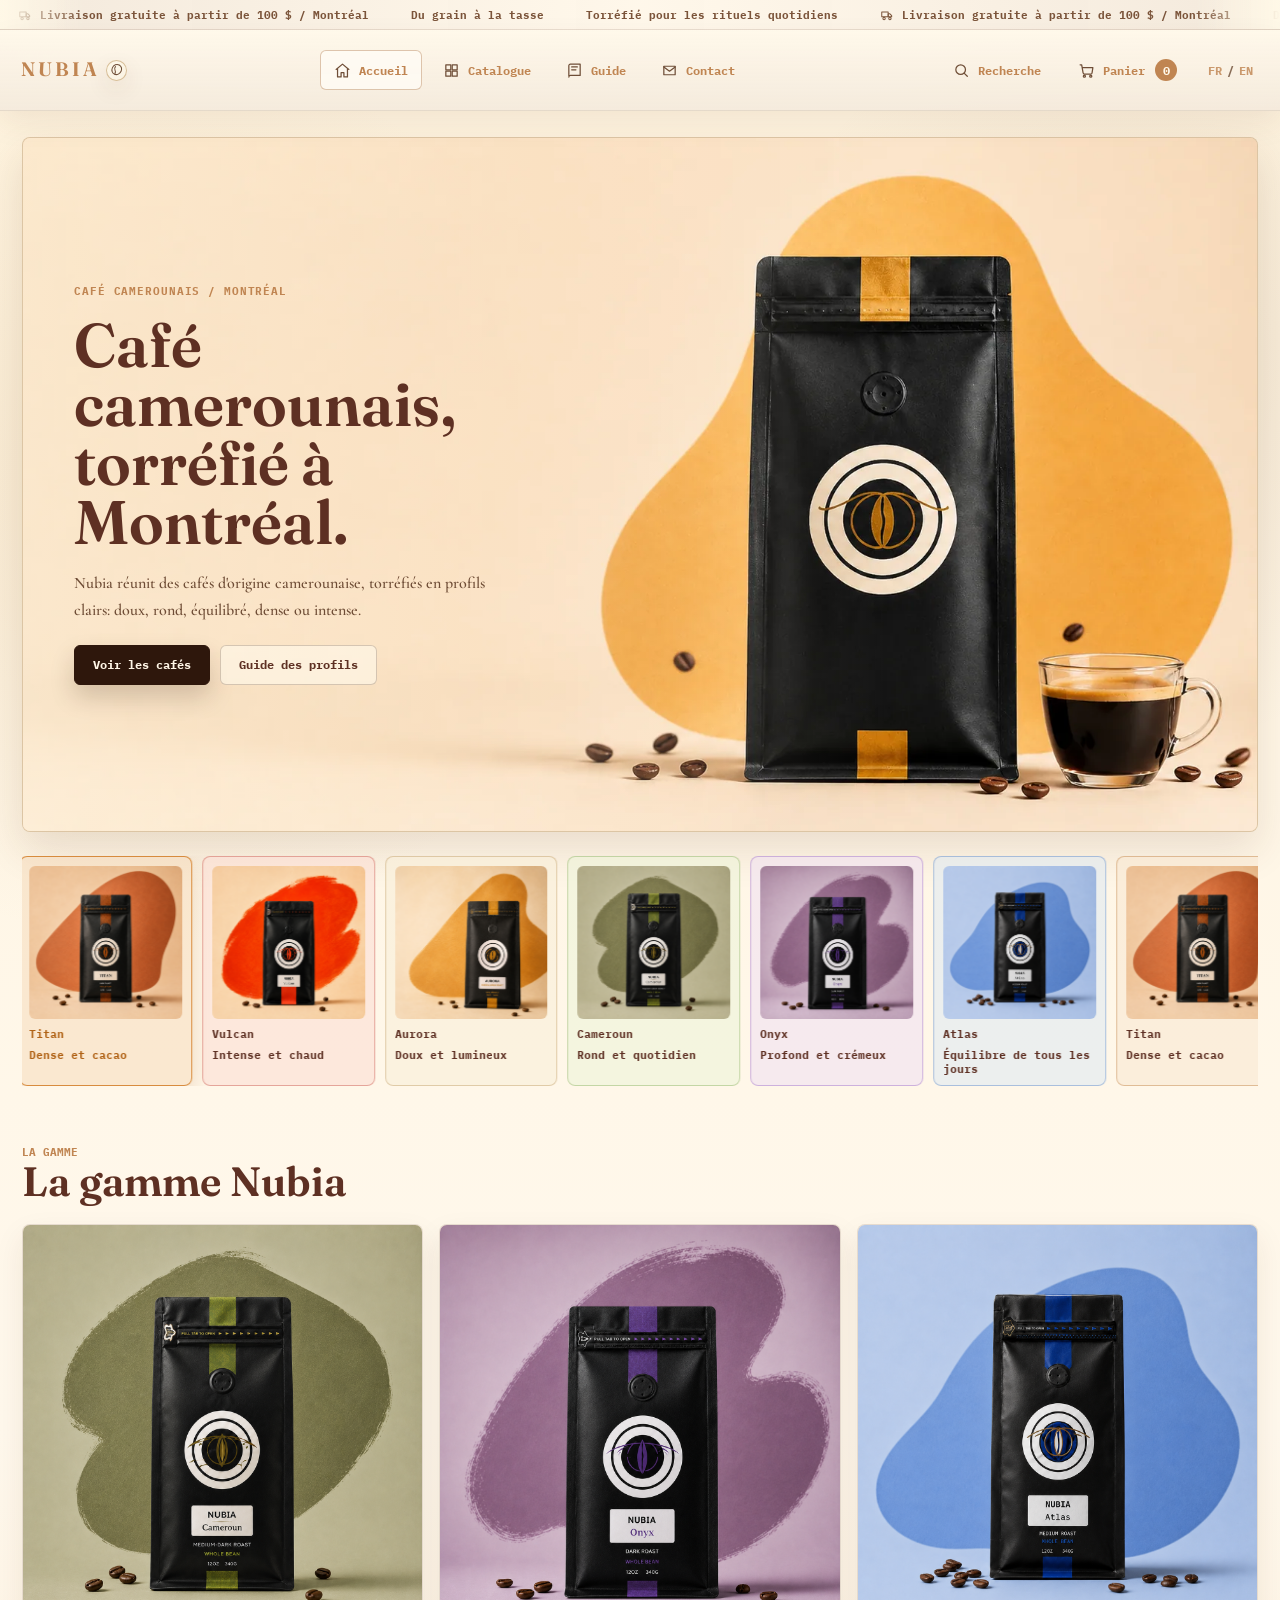
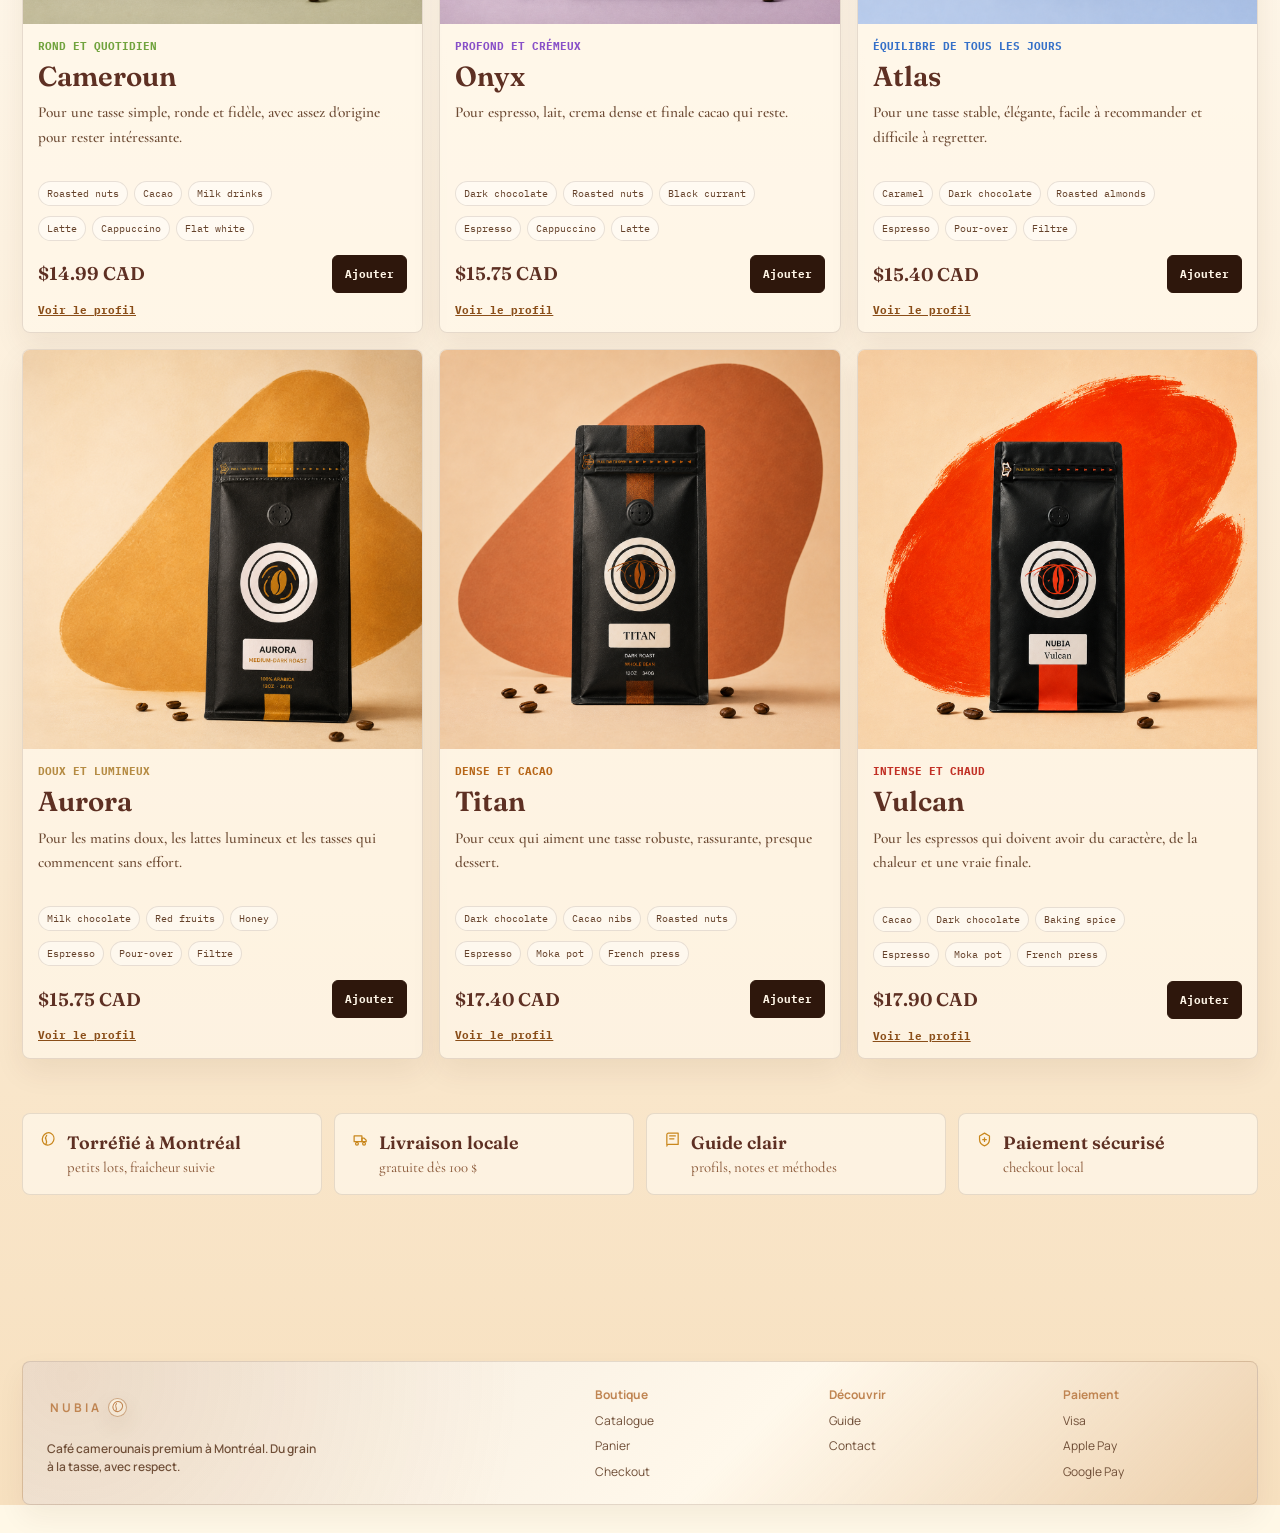
==== index.html @ 1af1313c "Nubia static site showcase" ====
<!doctype html>
<html lang="fr">
  <head>
    <meta charset="UTF-8" />
    <meta name="viewport" content="width=device-width, initial-scale=1.0" />
    <title>Nubia - Cafe camerounais premium</title>
    <meta name="description" content="Boutique Nubia: cafés camerounais premium torréfiés à Montréal." />
    <link rel="icon" href="./public/favicon.svg" type="image/svg+xml" />
    <link rel="preconnect" href="https://fonts.googleapis.com" />
    <link rel="preconnect" href="https://fonts.gstatic.com" crossorigin />
    <link href="https://fonts.googleapis.com/css2?family=Fraunces:opsz,wght@9..144,500;9..144,600&family=IBM+Plex+Mono:wght@400;500;600&family=Instrument+Serif:ital@0;1&family=Manrope:wght@400;500;600;700&display=swap" rel="stylesheet" />
    <link rel="stylesheet" href="./src/nubia.css" />
    <link rel="stylesheet" href="./src/nubia-da.css" />
  </head>
  <body class="page-store page-home" data-route="home" >
    <div class="ambient" aria-hidden="true">
      <canvas id="ambient-canvas"></canvas>
      <span class="ambient-grid"></span>
      <span class="ambient-aura"></span>
    </div>
    <div class="announcement" aria-label="Offre Nubia">
    <div class="announcement-track"><span><svg class="nav-icon" viewBox="0 0 24 24" aria-hidden="true" focusable="false"><path d="M3 7h11v8H3z" /><path d="M14 10h3l3 3v2h-6z" /><circle cx="7" cy="18" r="2" /><circle cx="17" cy="18" r="2" /></svg> <span data-i18n="announce-free-shipping" data-fr="Livraison gratuite à partir de 100 $ / Montréal" data-en="Free shipping over $100 / Montreal">Livraison gratuite à partir de 100 $ / Montréal</span></span><span><span data-i18n="announce-farm" data-fr="Du grain à la tasse" data-en="From the farm to the cup">Du grain à la tasse</span></span><span><span data-i18n="announce-ritual" data-fr="Torréfié pour les rituels quotidiens" data-en="Roasted for daily rituals">Torréfié pour les rituels quotidiens</span></span><span><svg class="nav-icon" viewBox="0 0 24 24" aria-hidden="true" focusable="false"><path d="M3 7h11v8H3z" /><path d="M14 10h3l3 3v2h-6z" /><circle cx="7" cy="18" r="2" /><circle cx="17" cy="18" r="2" /></svg> <span data-i18n="announce-free-shipping" data-fr="Livraison gratuite à partir de 100 $ / Montréal" data-en="Free shipping over $100 / Montreal">Livraison gratuite à partir de 100 $ / Montréal</span></span><span><span data-i18n="announce-farm" data-fr="Du grain à la tasse" data-en="From the farm to the cup">Du grain à la tasse</span></span><span><span data-i18n="announce-ritual" data-fr="Torréfié pour les rituels quotidiens" data-en="Roasted for daily rituals">Torréfié pour les rituels quotidiens</span></span><span><svg class="nav-icon" viewBox="0 0 24 24" aria-hidden="true" focusable="false"><path d="M3 7h11v8H3z" /><path d="M14 10h3l3 3v2h-6z" /><circle cx="7" cy="18" r="2" /><circle cx="17" cy="18" r="2" /></svg> <span data-i18n="announce-free-shipping" data-fr="Livraison gratuite à partir de 100 $ / Montréal" data-en="Free shipping over $100 / Montreal">Livraison gratuite à partir de 100 $ / Montréal</span></span><span><span data-i18n="announce-farm" data-fr="Du grain à la tasse" data-en="From the farm to the cup">Du grain à la tasse</span></span><span><span data-i18n="announce-ritual" data-fr="Torréfié pour les rituels quotidiens" data-en="Roasted for daily rituals">Torréfié pour les rituels quotidiens</span></span></div>
  </div>
  <header class="site-nav">
    <a class="brand" href="./index.html" aria-label="Nubia accueil"><span class="brand-word" aria-hidden="true"><span>N</span><span>U</span><span>B</span><span>I</span><span>A</span></span><span class="brand-bean" aria-hidden="true"><svg class="nav-icon" viewBox="0 0 24 24" aria-hidden="true" focusable="false"><path d="M15.8 3.5c3.4 2.2 4.9 6.7 3.2 10.7-1.9 4.5-7 6.9-11.2 5.1-4.1-1.7-5.7-6.9-3.6-11.4 2-4.4 7.4-7.1 11.6-4.4Z" /><path d="M8.3 18.7c1.3-2.4 1.4-4.4.2-6.5-1.1-2-.8-4 .9-6.1" /></svg></span></a>
    <nav aria-label="Navigation principale">
      <a class="active" href="./index.html"><svg class="nav-icon" viewBox="0 0 24 24" aria-hidden="true" focusable="false"><path d="M3 10.5 12 3l9 7.5" /><path d="M5 9.5V21h5v-6h4v6h5V9.5" /></svg><span data-i18n="nav-home" data-fr="Accueil" data-en="Home">Accueil</span></a><a class="" href="./collections/all/index.html"><svg class="nav-icon" viewBox="0 0 24 24" aria-hidden="true" focusable="false"><path d="M4 4h7v7H4z" /><path d="M13 4h7v7h-7z" /><path d="M4 13h7v7H4z" /><path d="M13 13h7v7h-7z" /></svg><span data-i18n="nav-catalogue" data-fr="Catalogue" data-en="Shop">Catalogue</span></a><a class="" href="./pages/apprendre/index.html"><svg class="nav-icon" viewBox="0 0 24 24" aria-hidden="true" focusable="false"><path d="M4 19.5V5.2A2.2 2.2 0 0 1 6.2 3H20v16H6.2A2.2 2.2 0 0 0 4 21.2" /><path d="M8 7h8" /><path d="M8 11h6" /></svg><span data-i18n="nav-learn" data-fr="Guide" data-en="Guide">Guide</span></a><a class="" href="./pages/contact/index.html"><svg class="nav-icon" viewBox="0 0 24 24" aria-hidden="true" focusable="false"><path d="M4 6h16v12H4z" /><path d="m4 7 8 6 8-6" /></svg><span data-i18n="nav-contact" data-fr="Contact" data-en="Contact">Contact</span></a>
    </nav>
    <div class="nav-actions">
      <button type="button" class="icon-button" data-search-toggle aria-label="Recherche"><svg class="nav-icon" viewBox="0 0 24 24" aria-hidden="true" focusable="false"><circle cx="10.8" cy="10.8" r="6.8" /><path d="m16 16 4.2 4.2" /></svg><span data-i18n="nav-search" data-fr="Recherche" data-en="Search">Recherche</span></button>
      <button type="button" class="cart-button" data-cart-toggle aria-label="Panier"><svg class="nav-icon" viewBox="0 0 24 24" aria-hidden="true" focusable="false"><circle cx="9" cy="20" r="1.5" /><circle cx="18" cy="20" r="1.5" /><path d="M3 4h2.2l2 11.5a2 2 0 0 0 2 1.6h8.7a2 2 0 0 0 1.9-1.4L21 8H6.1" /></svg><span data-i18n="nav-cart" data-fr="Panier" data-en="Cart">Panier</span><strong data-cart-count>0</strong></button>
      <button type="button" class="lang-button" data-lang-toggle aria-label="Changer la langue"><span data-lang-current>FR</span><span class="lang-separator">/</span><span data-lang-next>EN</span></button>
    </div>
  </header><main class="da-site da-home">
      <section class="da-hero da-scene" data-hero>
        <picture class="da-scene-picture">
    <source media="(max-width: 760px)" srcset="./public/images/new-da-optimized/mobile-4-5/1.%20Home%20Hero.webp" />
    <img src="./public/images/new-da-optimized/desktop-16-9/1.%20Home%20Hero.webp" alt="Sac Nubia Aurora avec tasse de café" loading="eager" decoding="async" />
  </picture>
        <div class="da-scene-copy da-hero-copy">
          <span class="da-label" data-i18n="da-home-label" data-fr="Café camerounais / Montréal" data-en="Cameroonian coffee / Montreal">Café camerounais / Montréal</span>
          <h1 data-split data-i18n="da-home-title" data-fr="Café camerounais, torréfié à Montréal." data-en="Cameroonian coffee, roasted in Montreal.">Café camerounais, torréfié à Montréal.</h1>
          <p data-i18n="da-home-copy" data-fr="Nubia réunit des cafés d&#39;origine camerounaise, torréfiés en profils clairs: doux, rond, équilibré, dense ou intense." data-en="Nubia brings together Cameroonian-origin coffees, roasted into clear profiles: soft, round, balanced, dense or intense.">Nubia réunit des cafés d'origine camerounaise, torréfiés en profils clairs: doux, rond, équilibré, dense ou intense.</p>
          <div class="hero-actions">
            <a class="btn primary" href="./collections/all/index.html"><span data-i18n="da-shop-now" data-fr="Voir les cafés" data-en="Shop coffees">Voir les cafés</span></a>
            <a class="btn ghost" href="./pages/apprendre/index.html"><span data-i18n="da-read-guide-hero" data-fr="Guide des profils" data-en="Profile guide">Guide des profils</span></a>
          </div>
        </div>
      </section>

      <section class="da-ritual-strip" data-profile-controls aria-label="Profils Nubia">
        <div class="da-ritual-track">
          <a class="active" href="./products/titan/index.html" style="--accent:#d87918;--soft:rgba(216, 121, 24, 0.2)" data-profile="titan" data-image="./public/images/product-images/titan/titan-01.png" data-name="Titan" data-label="Dense et cacao" data-price="$17.40 CAD" data-url="./products/titan/index.html" data-accent="#d87918" data-soft="rgba(216, 121, 24, 0.2)">
    <img src="./public/images/product-images/titan/titan-01.png" alt="Titan Nubia" loading="lazy" decoding="async" />
    <span>Titan</span>
    <small><span data-i18n="ritual-strip-titan" data-fr="Dense et cacao" data-en="Dense and cacao">Dense et cacao</span></small>
  </a><a class="" href="./products/vulcan/index.html" style="--accent:#e63129;--soft:rgba(230, 49, 41, 0.2)" data-profile="vulcan" data-image="./public/images/product-images/vulcan/vulcan-01.png" data-name="Vulcan" data-label="Intense et chaud" data-price="$17.90 CAD" data-url="./products/vulcan/index.html" data-accent="#e63129" data-soft="rgba(230, 49, 41, 0.2)">
    <img src="./public/images/product-images/vulcan/vulcan-01.png" alt="Vulcan Nubia" loading="lazy" decoding="async" />
    <span>Vulcan</span>
    <small><span data-i18n="ritual-strip-vulcan" data-fr="Intense et chaud" data-en="Intense and warm">Intense et chaud</span></small>
  </a><a class="" href="./products/aurora/index.html" style="--accent:#d6a950;--soft:rgba(214, 169, 80, 0.2)" data-profile="aurora" data-image="./public/images/product-images/aurora/aurora-01.png" data-name="Aurora" data-label="Doux et lumineux" data-price="$15.75 CAD" data-url="./products/aurora/index.html" data-accent="#d6a950" data-soft="rgba(214, 169, 80, 0.2)">
    <img src="./public/images/product-images/aurora/aurora-01.png" alt="Aurora Nubia" loading="lazy" decoding="async" />
    <span>Aurora</span>
    <small><span data-i18n="ritual-strip-aurora" data-fr="Doux et lumineux" data-en="Soft and luminous">Doux et lumineux</span></small>
  </a><a class="" href="./products/cameroun/index.html" style="--accent:#7cc94a;--soft:rgba(124, 201, 74, 0.2)" data-profile="cameroun" data-image="./public/images/product-images/cameroun/cameroun-01.png" data-name="Cameroun" data-label="Rond et quotidien" data-price="$14.99 CAD" data-url="./products/cameroun/index.html" data-accent="#7cc94a" data-soft="rgba(124, 201, 74, 0.2)">
    <img src="./public/images/product-images/cameroun/cameroun-01.png" alt="Cameroun Nubia" loading="lazy" decoding="async" />
    <span>Cameroun</span>
    <small><span data-i18n="ritual-strip-cameroun" data-fr="Rond et quotidien" data-en="Round and everyday">Rond et quotidien</span></small>
  </a><a class="" href="./products/onyx/index.html" style="--accent:#9b5cff;--soft:rgba(155, 92, 255, 0.22)" data-profile="onyx" data-image="./public/images/product-images/onyx/onyx-01.png" data-name="Onyx" data-label="Profond et crémeux" data-price="$15.75 CAD" data-url="./products/onyx/index.html" data-accent="#9b5cff" data-soft="rgba(155, 92, 255, 0.22)">
    <img src="./public/images/product-images/onyx/onyx-01.png" alt="Onyx Nubia" loading="lazy" decoding="async" />
    <span>Onyx</span>
    <small><span data-i18n="ritual-strip-onyx" data-fr="Profond et crémeux" data-en="Deep and creamy">Profond et crémeux</span></small>
  </a><a class="" href="./products/atlas/index.html" style="--accent:#2e86ff;--soft:rgba(46, 134, 255, 0.21)" data-profile="atlas" data-image="./public/images/product-images/atlas/atlas-01.png" data-name="Atlas" data-label="Équilibre de tous les jours" data-price="$15.40 CAD" data-url="./products/atlas/index.html" data-accent="#2e86ff" data-soft="rgba(46, 134, 255, 0.21)">
    <img src="./public/images/product-images/atlas/atlas-01.png" alt="Atlas Nubia" loading="lazy" decoding="async" />
    <span>Atlas</span>
    <small><span data-i18n="ritual-strip-atlas" data-fr="Équilibre de tous les jours" data-en="Everyday balance">Équilibre de tous les jours</span></small>
  </a>
          <a class=" is-clone" href="./products/titan/index.html" style="--accent:#d87918;--soft:rgba(216, 121, 24, 0.2)" data-profile="titan" data-image="./public/images/product-images/titan/titan-01.png" data-name="Titan" data-label="Dense et cacao" data-price="$17.40 CAD" data-url="./products/titan/index.html" data-accent="#d87918" data-soft="rgba(216, 121, 24, 0.2)" aria-hidden="true" tabindex="-1">
    <img src="./public/images/product-images/titan/titan-01.png" alt="Titan Nubia" loading="lazy" decoding="async" />
    <span>Titan</span>
    <small><span data-i18n="ritual-strip-titan" data-fr="Dense et cacao" data-en="Dense and cacao">Dense et cacao</span></small>
  </a><a class=" is-clone" href="./products/vulcan/index.html" style="--accent:#e63129;--soft:rgba(230, 49, 41, 0.2)" data-profile="vulcan" data-image="./public/images/product-images/vulcan/vulcan-01.png" data-name="Vulcan" data-label="Intense et chaud" data-price="$17.90 CAD" data-url="./products/vulcan/index.html" data-accent="#e63129" data-soft="rgba(230, 49, 41, 0.2)" aria-hidden="true" tabindex="-1">
    <img src="./public/images/product-images/vulcan/vulcan-01.png" alt="Vulcan Nubia" loading="lazy" decoding="async" />
    <span>Vulcan</span>
    <small><span data-i18n="ritual-strip-vulcan" data-fr="Intense et chaud" data-en="Intense and warm">Intense et chaud</span></small>
  </a><a class=" is-clone" href="./products/aurora/index.html" style="--accent:#d6a950;--soft:rgba(214, 169, 80, 0.2)" data-profile="aurora" data-image="./public/images/product-images/aurora/aurora-01.png" data-name="Aurora" data-label="Doux et lumineux" data-price="$15.75 CAD" data-url="./products/aurora/index.html" data-accent="#d6a950" data-soft="rgba(214, 169, 80, 0.2)" aria-hidden="true" tabindex="-1">
    <img src="./public/images/product-images/aurora/aurora-01.png" alt="Aurora Nubia" loading="lazy" decoding="async" />
    <span>Aurora</span>
    <small><span data-i18n="ritual-strip-aurora" data-fr="Doux et lumineux" data-en="Soft and luminous">Doux et lumineux</span></small>
  </a><a class=" is-clone" href="./products/cameroun/index.html" style="--accent:#7cc94a;--soft:rgba(124, 201, 74, 0.2)" data-profile="cameroun" data-image="./public/images/product-images/cameroun/cameroun-01.png" data-name="Cameroun" data-label="Rond et quotidien" data-price="$14.99 CAD" data-url="./products/cameroun/index.html" data-accent="#7cc94a" data-soft="rgba(124, 201, 74, 0.2)" aria-hidden="true" tabindex="-1">
    <img src="./public/images/product-images/cameroun/cameroun-01.png" alt="Cameroun Nubia" loading="lazy" decoding="async" />
    <span>Cameroun</span>
    <small><span data-i18n="ritual-strip-cameroun" data-fr="Rond et quotidien" data-en="Round and everyday">Rond et quotidien</span></small>
  </a><a class=" is-clone" href="./products/onyx/index.html" style="--accent:#9b5cff;--soft:rgba(155, 92, 255, 0.22)" data-profile="onyx" data-image="./public/images/product-images/onyx/onyx-01.png" data-name="Onyx" data-label="Profond et crémeux" data-price="$15.75 CAD" data-url="./products/onyx/index.html" data-accent="#9b5cff" data-soft="rgba(155, 92, 255, 0.22)" aria-hidden="true" tabindex="-1">
    <img src="./public/images/product-images/onyx/onyx-01.png" alt="Onyx Nubia" loading="lazy" decoding="async" />
    <span>Onyx</span>
    <small><span data-i18n="ritual-strip-onyx" data-fr="Profond et crémeux" data-en="Deep and creamy">Profond et crémeux</span></small>
  </a><a class=" is-clone" href="./products/atlas/index.html" style="--accent:#2e86ff;--soft:rgba(46, 134, 255, 0.21)" data-profile="atlas" data-image="./public/images/product-images/atlas/atlas-01.png" data-name="Atlas" data-label="Équilibre de tous les jours" data-price="$15.40 CAD" data-url="./products/atlas/index.html" data-accent="#2e86ff" data-soft="rgba(46, 134, 255, 0.21)" aria-hidden="true" tabindex="-1">
    <img src="./public/images/product-images/atlas/atlas-01.png" alt="Atlas Nubia" loading="lazy" decoding="async" />
    <span>Atlas</span>
    <small><span data-i18n="ritual-strip-atlas" data-fr="Équilibre de tous les jours" data-en="Everyday balance">Équilibre de tous les jours</span></small>
  </a>
        </div>
      </section>

      <section class="da-product-section">
        <div class="da-section-head">
          <div>
            <span class="da-label"><span data-i18n="da-range-label" data-fr="La gamme" data-en="The range">La gamme</span></span>
            <h2 data-i18n="da-range-title" data-fr="La gamme Nubia" data-en="The Nubia range">La gamme Nubia</h2>
          </div>
        </div>
        <div class="da-product-grid"><article class="da-product-card tone-sage" data-card data-product-card="cameroun" data-methods="latte cappuccino flat white filter" style="--accent:#7cc94a;--soft:rgba(124, 201, 74, 0.2)">
    <a class="da-product-media" href="./products/cameroun/index.html" aria-label="Voir Cameroun">
      <img src="./public/images/product-images/cameroun/cameroun-01.png" alt="Cameroun Nubia" loading="lazy" decoding="async" />
    </a>
    <div class="da-product-body">
      <span class="da-product-ritual"><span data-i18n="product-cameroun-ritual" data-fr="Rond et quotidien" data-en="Round and everyday">Rond et quotidien</span></span>
      <h3>Cameroun</h3>
      <p><span data-i18n="product-cameroun-promise" data-fr="Pour une tasse simple, ronde et fidèle, avec assez d&#39;origine pour rester intéressante." data-en="For a simple, round and reliable cup, with enough origin character to stay interesting.">Pour une tasse simple, ronde et fidèle, avec assez d'origine pour rester intéressante.</span></p>
      <div class="da-note-line"><span>Roasted nuts</span><span>Cacao</span><span>Milk drinks</span></div>
      <div class="da-method-line"><small>Latte</small><small>Cappuccino</small><small>Flat white</small></div>
      <div class="da-buy-line">
        <strong>$14.99 CAD</strong>
        <button type="button" data-add-cart data-product="cameroun" data-name="Cameroun" data-price="14.99"><span data-i18n="product-cameroun-add" data-fr="Ajouter" data-en="Add">Ajouter</span></button>
      </div>
      <a class="da-profile-link" href="./products/cameroun/index.html"><span data-i18n="product-cameroun-profile-link" data-fr="Voir le profil" data-en="View profile">Voir le profil</span></a>
    </div>
  </article><article class="da-product-card tone-violet" data-card data-product-card="onyx" data-methods="espresso cappuccino latte mocha" style="--accent:#9b5cff;--soft:rgba(155, 92, 255, 0.22)">
    <a class="da-product-media" href="./products/onyx/index.html" aria-label="Voir Onyx">
      <img src="./public/images/product-images/onyx/onyx-01.png" alt="Onyx Nubia" loading="lazy" decoding="async" />
    </a>
    <div class="da-product-body">
      <span class="da-product-ritual"><span data-i18n="product-onyx-ritual" data-fr="Profond et crémeux" data-en="Deep and creamy">Profond et crémeux</span></span>
      <h3>Onyx</h3>
      <p><span data-i18n="product-onyx-promise" data-fr="Pour espresso, lait, crema dense et finale cacao qui reste." data-en="For espresso, milk drinks, dense crema and a cacao finish that lingers.">Pour espresso, lait, crema dense et finale cacao qui reste.</span></p>
      <div class="da-note-line"><span>Dark chocolate</span><span>Roasted nuts</span><span>Black currant</span></div>
      <div class="da-method-line"><small>Espresso</small><small>Cappuccino</small><small>Latte</small></div>
      <div class="da-buy-line">
        <strong>$15.75 CAD</strong>
        <button type="button" data-add-cart data-product="onyx" data-name="Onyx" data-price="15.75"><span data-i18n="product-onyx-add" data-fr="Ajouter" data-en="Add">Ajouter</span></button>
      </div>
      <a class="da-profile-link" href="./products/onyx/index.html"><span data-i18n="product-onyx-profile-link" data-fr="Voir le profil" data-en="View profile">Voir le profil</span></a>
    </div>
  </article><article class="da-product-card tone-blue" data-card data-product-card="atlas" data-methods="espresso pour-over filter latte" style="--accent:#2e86ff;--soft:rgba(46, 134, 255, 0.21)">
    <a class="da-product-media" href="./products/atlas/index.html" aria-label="Voir Atlas">
      <img src="./public/images/product-images/atlas/atlas-01.png" alt="Atlas Nubia" loading="lazy" decoding="async" />
    </a>
    <div class="da-product-body">
      <span class="da-product-ritual"><span data-i18n="product-atlas-ritual" data-fr="Équilibre de tous les jours" data-en="Everyday balance">Équilibre de tous les jours</span></span>
      <h3>Atlas</h3>
      <p><span data-i18n="product-atlas-promise" data-fr="Pour une tasse stable, élégante, facile à recommander et difficile à regretter." data-en="For a stable, elegant cup that is easy to recommend and hard to regret.">Pour une tasse stable, élégante, facile à recommander et difficile à regretter.</span></p>
      <div class="da-note-line"><span>Caramel</span><span>Dark chocolate</span><span>Roasted almonds</span></div>
      <div class="da-method-line"><small>Espresso</small><small>Pour-over</small><small>Filter</small></div>
      <div class="da-buy-line">
        <strong>$15.40 CAD</strong>
        <button type="button" data-add-cart data-product="atlas" data-name="Atlas" data-price="15.40"><span data-i18n="product-atlas-add" data-fr="Ajouter" data-en="Add">Ajouter</span></button>
      </div>
      <a class="da-profile-link" href="./products/atlas/index.html"><span data-i18n="product-atlas-profile-link" data-fr="Voir le profil" data-en="View profile">Voir le profil</span></a>
    </div>
  </article><article class="da-product-card tone-gold" data-card data-product-card="aurora" data-methods="espresso pour-over filter latte" style="--accent:#d6a950;--soft:rgba(214, 169, 80, 0.2)">
    <a class="da-product-media" href="./products/aurora/index.html" aria-label="Voir Aurora">
      <img src="./public/images/product-images/aurora/aurora-01.png" alt="Aurora Nubia" loading="lazy" decoding="async" />
    </a>
    <div class="da-product-body">
      <span class="da-product-ritual"><span data-i18n="product-aurora-ritual" data-fr="Doux et lumineux" data-en="Soft and luminous">Doux et lumineux</span></span>
      <h3>Aurora</h3>
      <p><span data-i18n="product-aurora-promise" data-fr="Pour les matins doux, les lattes lumineux et les tasses qui commencent sans effort." data-en="For soft mornings, luminous lattes and cups that start without effort.">Pour les matins doux, les lattes lumineux et les tasses qui commencent sans effort.</span></p>
      <div class="da-note-line"><span>Milk chocolate</span><span>Red fruits</span><span>Honey</span></div>
      <div class="da-method-line"><small>Espresso</small><small>Pour-over</small><small>Filter</small></div>
      <div class="da-buy-line">
        <strong>$15.75 CAD</strong>
        <button type="button" data-add-cart data-product="aurora" data-name="Aurora" data-price="15.75"><span data-i18n="product-aurora-add" data-fr="Ajouter" data-en="Add">Ajouter</span></button>
      </div>
      <a class="da-profile-link" href="./products/aurora/index.html"><span data-i18n="product-aurora-profile-link" data-fr="Voir le profil" data-en="View profile">Voir le profil</span></a>
    </div>
  </article><article class="da-product-card tone-copper" data-card data-product-card="titan" data-methods="espresso moka pot french press cold brew" style="--accent:#d87918;--soft:rgba(216, 121, 24, 0.2)">
    <a class="da-product-media" href="./products/titan/index.html" aria-label="Voir Titan">
      <img src="./public/images/product-images/titan/titan-01.png" alt="Titan Nubia" loading="lazy" decoding="async" />
    </a>
    <div class="da-product-body">
      <span class="da-product-ritual"><span data-i18n="product-titan-ritual" data-fr="Dense et cacao" data-en="Dense and cacao">Dense et cacao</span></span>
      <h3>Titan</h3>
      <p><span data-i18n="product-titan-promise" data-fr="Pour ceux qui aiment une tasse robuste, rassurante, presque dessert." data-en="For people who like a robust, reassuring cup with a near-dessert finish.">Pour ceux qui aiment une tasse robuste, rassurante, presque dessert.</span></p>
      <div class="da-note-line"><span>Dark chocolate</span><span>Cacao nibs</span><span>Roasted nuts</span></div>
      <div class="da-method-line"><small>Espresso</small><small>Moka pot</small><small>French press</small></div>
      <div class="da-buy-line">
        <strong>$17.40 CAD</strong>
        <button type="button" data-add-cart data-product="titan" data-name="Titan" data-price="17.40"><span data-i18n="product-titan-add" data-fr="Ajouter" data-en="Add">Ajouter</span></button>
      </div>
      <a class="da-profile-link" href="./products/titan/index.html"><span data-i18n="product-titan-profile-link" data-fr="Voir le profil" data-en="View profile">Voir le profil</span></a>
    </div>
  </article><article class="da-product-card tone-red" data-card data-product-card="vulcan" data-methods="espresso moka pot french press cappuccino" style="--accent:#e63129;--soft:rgba(230, 49, 41, 0.2)">
    <a class="da-product-media" href="./products/vulcan/index.html" aria-label="Voir Vulcan">
      <img src="./public/images/product-images/vulcan/vulcan-01.png" alt="Vulcan Nubia" loading="lazy" decoding="async" />
    </a>
    <div class="da-product-body">
      <span class="da-product-ritual"><span data-i18n="product-vulcan-ritual" data-fr="Intense et chaud" data-en="Intense and warm">Intense et chaud</span></span>
      <h3>Vulcan</h3>
      <p><span data-i18n="product-vulcan-promise" data-fr="Pour les espressos qui doivent avoir du caractère, de la chaleur et une vraie finale." data-en="For espressos that need character, warmth and a real finish.">Pour les espressos qui doivent avoir du caractère, de la chaleur et une vraie finale.</span></p>
      <div class="da-note-line"><span>Cacao</span><span>Dark chocolate</span><span>Baking spice</span></div>
      <div class="da-method-line"><small>Espresso</small><small>Moka pot</small><small>French press</small></div>
      <div class="da-buy-line">
        <strong>$17.90 CAD</strong>
        <button type="button" data-add-cart data-product="vulcan" data-name="Vulcan" data-price="17.90"><span data-i18n="product-vulcan-add" data-fr="Ajouter" data-en="Add">Ajouter</span></button>
      </div>
      <a class="da-profile-link" href="./products/vulcan/index.html"><span data-i18n="product-vulcan-profile-link" data-fr="Voir le profil" data-en="View profile">Voir le profil</span></a>
    </div>
  </article></div>
      </section>

      <section class="da-trust-row">
        <span class="da-stat"><svg class="nav-icon" viewBox="0 0 24 24" aria-hidden="true" focusable="false"><path d="M15.8 3.5c3.4 2.2 4.9 6.7 3.2 10.7-1.9 4.5-7 6.9-11.2 5.1-4.1-1.7-5.7-6.9-3.6-11.4 2-4.4 7.4-7.1 11.6-4.4Z" /><path d="M8.3 18.7c1.3-2.4 1.4-4.4.2-6.5-1.1-2-.8-4 .9-6.1" /></svg><strong><span data-i18n="da-stat-roasted-montreal" data-fr="Torréfié à Montréal" data-en="Roasted in Montreal">Torréfié à Montréal</span></strong><small><span data-i18n="da-stat-roasted-montreal-detail" data-fr="petits lots, fraîcheur suivie" data-en="small batches, tracked freshness">petits lots, fraîcheur suivie</span></small></span>
        <span class="da-stat"><svg class="nav-icon" viewBox="0 0 24 24" aria-hidden="true" focusable="false"><path d="M3 7h11v8H3z" /><path d="M14 10h3l3 3v2h-6z" /><circle cx="7" cy="18" r="2" /><circle cx="17" cy="18" r="2" /></svg><strong><span data-i18n="da-stat-local-delivery" data-fr="Livraison locale" data-en="Local delivery">Livraison locale</span></strong><small><span data-i18n="da-stat-local-delivery-detail" data-fr="gratuite dès 100 $" data-en="free from $100">gratuite dès 100 $</span></small></span>
        <span class="da-stat"><svg class="nav-icon" viewBox="0 0 24 24" aria-hidden="true" focusable="false"><path d="M4 19.5V5.2A2.2 2.2 0 0 1 6.2 3H20v16H6.2A2.2 2.2 0 0 0 4 21.2" /><path d="M8 7h8" /><path d="M8 11h6" /></svg><strong><span data-i18n="da-stat-guided-choice" data-fr="Guide clair" data-en="Clear guide">Guide clair</span></strong><small><span data-i18n="da-stat-guided-choice-detail" data-fr="profils, notes et méthodes" data-en="profiles, notes and methods">profils, notes et méthodes</span></small></span>
        <span class="da-stat"><svg class="nav-icon" viewBox="0 0 24 24" aria-hidden="true" focusable="false"><path d="M12 3l7 4v5c0 4.5-2.9 7.4-7 9-4.1-1.6-7-4.5-7-9V7z" /><path d="M9.5 12.2h5" /><path d="M12 9.7v5" /></svg><strong><span data-i18n="da-stat-secure-payment" data-fr="Paiement sécurisé" data-en="Secure payment">Paiement sécurisé</span></strong><small><span data-i18n="da-stat-secure-payment-detail" data-fr="checkout local" data-en="local checkout">checkout local</span></small></span>
      </section>
    </main><aside class="cart-drawer" id="cart-drawer" aria-hidden="true">
    <div class="drawer-head">
      <div><span class="eyebrow"><span data-i18n="drawer-cart" data-fr="Panier" data-en="Cart">Panier</span></span><h2><span data-i18n="drawer-title" data-fr="Sélection Nubia" data-en="Nubia selection">Sélection Nubia</span></h2></div>
      <button type="button" class="round-button" data-cart-close aria-label="Fermer">x</button>
    </div>
    <div class="cart-lines" data-cart-lines></div>
    <div class="cart-total"><span><span data-i18n="drawer-total" data-fr="Total estimé" data-en="Estimated total">Total estimé</span></span><strong data-cart-total>$0.00 CAD</strong></div>
    <a class="btn primary full" href="./cart/index.html"><span data-i18n="drawer-review-cart" data-fr="Voir le panier" data-en="Review cart">Voir le panier</span></a>
    <a class="btn ghost full" href="./checkout/index.html"><span data-i18n="drawer-checkout" data-fr="Passer au checkout" data-en="Go to checkout">Passer au checkout</span></a>
  </aside><section class="search-overlay" id="search-overlay" aria-hidden="true">
    <div class="search-panel">
      <div class="drawer-head">
        <div><span class="eyebrow">Finder</span><h2>Quel rituel tu veux?</h2></div>
        <button type="button" class="round-button" data-search-close aria-label="Fermer">x</button>
      </div>
      <input type="search" data-search-input placeholder="espresso, latte, cacao, smooth..." />
      <div class="search-results" data-search-results></div>
    </div>
  </section><section class="bulk-modal" id="bulk-modal" aria-hidden="true">
    <div class="bulk-panel">
      <div class="drawer-head">
        <div><span class="eyebrow">Calcul pro</span><h2 data-bulk-title>Nubia</h2><p data-bulk-sub>Commande professionnelle locale.</p></div>
        <button type="button" class="round-button" data-bulk-close aria-label="Fermer">x</button>
      </div>
      <div class="bulk-tabs">
        <button class="active" type="button" data-bulk-qty="10">10 kg</button>
        <button type="button" data-bulk-qty="20">20 kg</button>
        <button type="button" data-bulk-qty="50">50 kg</button>
      </div>
      <label class="bulk-custom"><span>Kg personnalisé</span><input type="number" min="1" data-bulk-custom placeholder="35" /></label>
      <div class="bulk-table" data-bulk-results></div>
      <p class="bulk-note" data-bulk-note></p>
    </div>
  </section><footer class="site-footer da-footer">
    <div><a class="brand" href="./index.html" aria-label="Nubia accueil"><span class="brand-word" aria-hidden="true"><span>N</span><span>U</span><span>B</span><span>I</span><span>A</span></span><span class="brand-bean" aria-hidden="true"><svg class="nav-icon" viewBox="0 0 24 24" aria-hidden="true" focusable="false"><path d="M15.8 3.5c3.4 2.2 4.9 6.7 3.2 10.7-1.9 4.5-7 6.9-11.2 5.1-4.1-1.7-5.7-6.9-3.6-11.4 2-4.4 7.4-7.1 11.6-4.4Z" /><path d="M8.3 18.7c1.3-2.4 1.4-4.4.2-6.5-1.1-2-.8-4 .9-6.1" /></svg></span></a><p><span data-i18n="da-footer-copy" data-fr="Café camerounais premium à Montréal. Du grain à la tasse, avec respect." data-en="Premium Cameroonian coffee in Montreal. From the farm to the cup, with respect.">Café camerounais premium à Montréal. Du grain à la tasse, avec respect.</span></p></div>
    <nav><strong><span data-i18n="footer-shop-title" data-fr="Boutique" data-en="Shop">Boutique</span></strong><a href="./collections/all/index.html"><span data-i18n="footer-catalogue" data-fr="Catalogue" data-en="Catalog">Catalogue</span></a><a href="./cart/index.html"><span data-i18n="footer-cart" data-fr="Panier" data-en="Cart">Panier</span></a><a href="./checkout/index.html">Checkout</a></nav>
    <nav><strong><span data-i18n="footer-discover-title" data-fr="Découvrir" data-en="Discover">Découvrir</span></strong><a href="./pages/apprendre/index.html">Guide</a><a href="./pages/contact/index.html">Contact</a></nav>
    <nav><strong><span data-i18n="footer-payment-title" data-fr="Paiement" data-en="Payment">Paiement</span></strong><span>Visa</span><span>Apple Pay</span><span>Google Pay</span></nav>
  </footer>
    <div class="scroll-progress" aria-hidden="true"></div>
    <script>window.__NUBIA_EXPORT__ = true;window.__NUBIA_BOOTSTRAP__ = {"products":[{"slug":"onyx","name":"Onyx","label":"Profond / crémeux","price":"$15.75 CAD","status":"Profil signature","accent":"#9b5cff","soft":"rgba(155, 92, 255, 0.22)","image":"./public/images/product-images/onyx/onyx-01.png","tile":"./public/images/product-images/onyx/onyx-01.png","gallery":["./public/images/product-images/onyx/onyx-01.png","./public/images/product-images/onyx/onyx-02.png","./public/images/product-images/onyx/onyx-03.png","./public/images/product-images/onyx/onyx-04.png","./public/images/product-images/onyx/onyx-05.png"],"origin":"Cameroun","region":"West Africa","roast":"Dark roast","process":"Washed","altitude":"1100-1600 MASL","harvest":"Nov-Feb","blend":"30% Robusta","ritual":"Heavy body","tagline":"Deep, bold, creamy.","description":"Pour ceux qui veulent un café profond, crémeux, avec une vraie présence en lait.","notes":["Dark chocolate","Roasted nuts","Black currant","Caramel","Spice"],"methods":["Espresso","Cappuccino","Latte","Mocha"],"brew":{"temp":"92 C","ratio":"1:2.1","time":"25-28s"},"scores":{"body":8.8,"acidity":6.2,"crema":8,"sweetness":7.4,"balance":8},"story":"Onyx est le profil signature pour un café intense mais enveloppant. Il garde une texture riche, une crema rassurante et une finale qui fonctionne autant en espresso qu'en lait.","visual":{"tile":"./public/images/new-da-optimized/product%20titles/onyx.webp","desktop":"./public/images/new-da-optimized/desktop-16-9/5.%20Product%20Page%20Hero%20Template-onyx.webp","mobile":"./public/images/new-da-optimized/mobile-4-5/5.%20Product%20Page%20Hero%20Template-onyx.webp","tone":"violet"},"heroDesktop":"./public/images/new-da-optimized/desktop-16-9/5.%20Product%20Page%20Hero%20Template-onyx.webp","heroMobile":"./public/images/new-da-optimized/mobile-4-5/5.%20Product%20Page%20Hero%20Template-onyx.webp","copy":{"ritual":"Profond et crémeux","ritualEn":"Deep and creamy","promise":"Pour espresso, lait, crema dense et finale cacao qui reste.","promiseEn":"For espresso, milk drinks, dense crema and a cacao finish that lingers.","oneLine":"Le profil signature quand tu veux du poids sans agressivité.","oneLineEn":"The signature profile when you want weight without harshness."}},{"slug":"cameroun","name":"Cameroun","label":"Rond / smooth","price":"$14.99 CAD","status":"Profil origine","accent":"#7cc94a","soft":"rgba(124, 201, 74, 0.2)","image":"./public/images/product-images/cameroun/cameroun-01.png","tile":"./public/images/product-images/cameroun/cameroun-01.png","gallery":["./public/images/product-images/cameroun/cameroun-01.png","./public/images/product-images/cameroun/cameroun-02.png","./public/images/product-images/cameroun/cameroun-03.png","./public/images/product-images/cameroun/cameroun-04.png","./public/images/product-images/cameroun/cameroun-05.png"],"origin":"Cameroun","region":"West Region","roast":"Medium-dark","process":"Washed","altitude":"1100-1600 MASL","harvest":"Nov-Feb","blend":"Mountain grown","ritual":"Smooth milk drinks","tagline":"Full body. Low acidity.","description":"Le profil le plus smooth pour les rituels quotidiens: rond, accessible, mais premium.","notes":["Roasted nuts","Cacao","Milk drinks","Caramel","Spice"],"methods":["Latte","Cappuccino","Flat white","Filter"],"brew":{"temp":"92 C","ratio":"1:2.2","time":"26-30s"},"scores":{"body":9.1,"acidity":3.2,"crema":8.6,"sweetness":6.8,"balance":8.4},"story":"Cameroun met l'origine au centre. C'est le profil qui donne à Nubia son ancrage: une tasse ronde, douce, basse en acidité, facile à aimer mais clairement premium.","visual":{"tile":"./public/images/new-da-optimized/product%20titles/cameroun.webp","desktop":"./public/images/new-da-optimized/desktop-16-9/5.%20Product%20Page%20Hero%20Template%3Dcameroun.webp","mobile":"./public/images/new-da-optimized/mobile-4-5/5.%20Product%20Page%20Hero%20Template-cameroun.webp","tone":"sage"},"heroDesktop":"./public/images/new-da-optimized/desktop-16-9/5.%20Product%20Page%20Hero%20Template%3Dcameroun.webp","heroMobile":"./public/images/new-da-optimized/mobile-4-5/5.%20Product%20Page%20Hero%20Template-cameroun.webp","copy":{"ritual":"Rond et quotidien","ritualEn":"Round and everyday","promise":"Pour une tasse simple, ronde et fidèle, avec assez d'origine pour rester intéressante.","promiseEn":"For a simple, round and reliable cup, with enough origin character to stay interesting.","oneLine":"Le point d'ancrage de Nubia: quotidien, solide, jamais plat.","oneLineEn":"Nubia's anchor profile: everyday, solid, never flat."}},{"slug":"titan","name":"Titan","label":"Dense / cacao","price":"$17.40 CAD","status":"Profil puissant","accent":"#d87918","soft":"rgba(216, 121, 24, 0.2)","image":"./public/images/product-images/titan/titan-01.png","tile":"./public/images/product-images/titan/titan-01.png","gallery":["./public/images/product-images/titan/titan-01.png","./public/images/product-images/titan/titan-02.png","./public/images/product-images/titan/titan-03.png","./public/images/product-images/titan/titan-04.png","./public/images/product-images/titan/titan-05.png"],"origin":"Multi-origin","region":"South America / Africa / Asia","roast":"Dark roast","process":"Washed","altitude":"1200-1800 MASL","harvest":"Nov-Feb","blend":"Power blend","ritual":"Full body","tagline":"Cacao, dark choco, nuts.","description":"Un dark roast puissant, dense, construit pour l'espresso et les methodes qui demandent du corps.","notes":["Dark chocolate","Cacao nibs","Roasted nuts","Burnt caramel"],"methods":["Espresso","Moka pot","French press","Cold brew"],"brew":{"temp":"93 C","ratio":"1:2.2","time":"28-32s"},"scores":{"body":9.2,"acidity":2.8,"crema":8.7,"sweetness":6.6,"balance":8.8},"story":"Titan est construit comme un moteur: dense, stable, rassurant. Il donne au client l'impression d'un cafe qui ne flanche pas, avec une presence cacao tres nette.","visual":{"tile":"./public/images/new-da-optimized/product%20titles/titan.webp","desktop":"./public/images/new-da-optimized/desktop-16-9/5.%20Product%20Page%20Hero%20Template-titan.webp","mobile":"./public/images/new-da-optimized/mobile-4-5/5.%20Product%20Page%20Hero%20Template-titan.webp","tone":"copper"},"heroDesktop":"./public/images/new-da-optimized/desktop-16-9/5.%20Product%20Page%20Hero%20Template-titan.webp","heroMobile":"./public/images/new-da-optimized/mobile-4-5/5.%20Product%20Page%20Hero%20Template-titan.webp","copy":{"ritual":"Dense et cacao","ritualEn":"Dense and cacao","promise":"Pour ceux qui aiment une tasse robuste, rassurante, presque dessert.","promiseEn":"For people who like a robust, reassuring cup with a near-dessert finish.","oneLine":"Un profil construit pour tenir tête au lait, au sucre et aux longues journées.","oneLineEn":"A profile built to stand up to milk, sugar and long days."}},{"slug":"vulcan","name":"Vulcan","label":"Intense / épicé","price":"$17.90 CAD","status":"Profil intense","accent":"#e63129","soft":"rgba(230, 49, 41, 0.2)","image":"./public/images/product-images/vulcan/vulcan-01.png","tile":"./public/images/product-images/vulcan/vulcan-01.png","gallery":["./public/images/product-images/vulcan/vulcan-01.png","./public/images/product-images/vulcan/vulcan-02.png","./public/images/product-images/vulcan/vulcan-03.png","./public/images/product-images/vulcan/vulcan-04.png","./public/images/product-images/vulcan/vulcan-05.png"],"origin":"West Africa","region":"Highland belt","roast":"Dark roast","process":"Washed","altitude":"1200-1800 MASL","harvest":"Nov-Feb","blend":"Most intense","ritual":"Maximum intensity","tagline":"Dark, intense, spiced.","description":"Le module le plus intense: cacao, dark choco, spices, crema dense et finish assumée.","notes":["Cacao","Dark chocolate","Baking spice","Molasses","Smoked wood"],"methods":["Espresso","Moka pot","French press","Cappuccino"],"brew":{"temp":"94 C","ratio":"1:2.0","time":"29-33s"},"scores":{"body":9.5,"acidity":2.4,"crema":8.9,"sweetness":6.2,"balance":7.8},"story":"Vulcan est le profil qui vend le frisson. Il doit sentir la chaleur, la pression, la densité. C'est le café pour ceux qui veulent que leur espresso ait du poids.","visual":{"tile":"./public/images/new-da-optimized/product%20titles/vulcan.webp","desktop":"./public/images/new-da-optimized/desktop-16-9/5.%20Product%20Page%20Hero%20Template-vulcan.webp","mobile":"./public/images/new-da-optimized/mobile-4-5/5.%20Product%20Page%20Hero%20Template-vulcan.webp","tone":"red"},"heroDesktop":"./public/images/new-da-optimized/desktop-16-9/5.%20Product%20Page%20Hero%20Template-vulcan.webp","heroMobile":"./public/images/new-da-optimized/mobile-4-5/5.%20Product%20Page%20Hero%20Template-vulcan.webp","copy":{"ritual":"Intense et chaud","ritualEn":"Intense and warm","promise":"Pour les espressos qui doivent avoir du caractère, de la chaleur et une vraie finale.","promiseEn":"For espressos that need character, warmth and a real finish.","oneLine":"La version plus assumée: chaude, directe, mémorable.","oneLineEn":"The more assertive version: warm, direct, memorable."}},{"slug":"aurora","name":"Aurora","label":"Doux / raffiné","price":"$15.75 CAD","status":"Profil arabica","accent":"#d6a950","soft":"rgba(214, 169, 80, 0.2)","image":"./public/images/product-images/aurora/aurora-01.png","tile":"./public/images/product-images/aurora/aurora-01.png","gallery":["./public/images/product-images/aurora/aurora-01.png","./public/images/product-images/aurora/aurora-02.png","./public/images/product-images/aurora/aurora-03.png","./public/images/product-images/aurora/aurora-04.png","./public/images/product-images/aurora/aurora-05.png"],"origin":"Selected Arabica","region":"High altitude","roast":"Medium-dark","process":"Washed","altitude":"1200-1800 MASL","harvest":"Nov-Feb","blend":"100% Arabica","ritual":"Refined sweetness","tagline":"Sweet, smooth, refined.","description":"Un profil plus doux et lumineux: milk chocolate, fruits rouges, miel, equilibre et finesse.","notes":["Milk chocolate","Red fruits","Honey","Roasted almonds","Brown sugar"],"methods":["Espresso","Pour-over","Filter","Latte"],"brew":{"temp":"92 C","ratio":"1:2.4","time":"26-30s"},"scores":{"body":8.3,"acidity":5.6,"crema":8.1,"sweetness":8.7,"balance":8.6},"story":"Aurora apporte la lumière dans l'univers Nubia. Il garde le côté premium, mais ouvre une expérience plus douce, plus accessible, plus élégante.","visual":{"tile":"./public/images/new-da-optimized/product%20titles/aurora.webp","desktop":"./public/images/new-da-optimized/desktop-16-9/5.%20Product%20Page%20Hero%20Template-aurora.webp","mobile":"./public/images/new-da-optimized/mobile-4-5/5.%20Product%20Page%20Hero%20Template-aurora.webp","tone":"gold"},"heroDesktop":"./public/images/new-da-optimized/desktop-16-9/5.%20Product%20Page%20Hero%20Template-aurora.webp","heroMobile":"./public/images/new-da-optimized/mobile-4-5/5.%20Product%20Page%20Hero%20Template-aurora.webp","copy":{"ritual":"Doux et lumineux","ritualEn":"Soft and luminous","promise":"Pour les matins doux, les lattes lumineux et les tasses qui commencent sans effort.","promiseEn":"For soft mornings, luminous lattes and cups that start without effort.","oneLine":"Le profil le plus accessible: clair, doux, rassurant.","oneLineEn":"The most approachable profile: clear, soft and reassuring."}},{"slug":"atlas","name":"Atlas","label":"Équilibre / quotidien","price":"$15.40 CAD","status":"Profil equilibre","accent":"#2e86ff","soft":"rgba(46, 134, 255, 0.21)","image":"./public/images/product-images/atlas/atlas-01.png","tile":"./public/images/product-images/atlas/atlas-01.png","gallery":["./public/images/product-images/atlas/atlas-01.png","./public/images/product-images/atlas/atlas-02.png","./public/images/product-images/atlas/atlas-03.png","./public/images/product-images/atlas/atlas-04.png","./public/images/product-images/atlas/atlas-05.png"],"origin":"Premium Arabica","region":"Signature selection","roast":"Medium roast","process":"Washed","altitude":"1200-1800 MASL","harvest":"Nov-Feb","blend":"100% Arabica","ritual":"Balanced everyday cup","tagline":"Balanced, full-bodied, dependable.","description":"Le point d'entrée signature: full body, structure équilibrée, caramel, choco et amandes grillées.","notes":["Caramel","Dark chocolate","Roasted almonds","Brown sugar","Toasted grains"],"methods":["Espresso","Pour-over","Filter","Latte"],"brew":{"temp":"92 C","ratio":"1:2.4","time":"26-30s"},"scores":{"body":8.7,"acidity":4.8,"crema":8.2,"sweetness":8,"balance":9},"story":"Atlas est le profil qui porte la collection. Il est assez riche pour vendre la qualité, assez balancé pour devenir le café quotidien.","visual":{"tile":"./public/images/new-da-optimized/product%20titles/atlas.webp","desktop":"./public/images/new-da-optimized/desktop-16-9/5.%20Product%20Page%20Hero%20Template-atlas.webp","mobile":"./public/images/new-da-optimized/mobile-4-5/5.%20Product%20Page%20Hero%20Template-atlas.webp","tone":"blue"},"heroDesktop":"./public/images/new-da-optimized/desktop-16-9/5.%20Product%20Page%20Hero%20Template-atlas.webp","heroMobile":"./public/images/new-da-optimized/mobile-4-5/5.%20Product%20Page%20Hero%20Template-atlas.webp","copy":{"ritual":"Équilibre de tous les jours","ritualEn":"Everyday balance","promise":"Pour une tasse stable, élégante, facile à recommander et difficile à regretter.","promiseEn":"For a stable, elegant cup that is easy to recommend and hard to regret.","oneLine":"Le sac qui porte la routine sans devenir banal.","oneLineEn":"The bag that carries the routine without becoming ordinary."}}]};window.__NUBIA_PATH_PREFIX__ = "./";window.__NUBIA_SITE_ORIGIN__ = "";</script>
    <script type="module" src="./src/nubia.js"></script>
    
  </body>
</html>
---- src/nubia.css ----
:root {
  color-scheme: light;
  --bg: #fff8e7;
  --roast: #e8d4ba;
  --panel: rgba(255, 248, 231, 0.78);
  --panel-2: rgba(245, 232, 206, 0.92);
  --ink: #2d1a0e;
  --muted: #74533d;
  --faint: rgba(45, 26, 14, 0.48);
  --line: rgba(84, 52, 29, 0.16);
  --line-strong: rgba(84, 52, 29, 0.34);
  --gold: #9c6418;
  --light-roast: #cfb298;
  --green: #527a36;
  --blue: #2c6faa;
  --purple: #7442ad;
  --red: #b93830;
  --radius: 6px;
  --max: 1450px;
  --scroll: 0;
  --mx: 50vw;
  --my: 20vh;
  --serif: "Playfair Display", Georgia, "Times New Roman", serif;
  --mono: "DM Mono", Consolas, "SFMono-Regular", "Roboto Mono", monospace;
  --sans: Inter, "Segoe UI", Arial, sans-serif;
  font-family: var(--mono);
  background: var(--bg);
}

* {
  box-sizing: border-box;
  letter-spacing: 0 !important;
}

html {
  background: var(--bg);
  overflow-x: clip;
  scroll-behavior: smooth;
}

body {
  margin: 0;
  min-height: 100vh;
  overflow-x: clip;
  color: var(--ink);
  background:
    radial-gradient(ellipse at calc(var(--mx) * .7) calc(var(--my) * .75), rgba(207, 178, 152, 0.48) 0%, transparent 34rem),
    radial-gradient(ellipse at 82% calc(16% + var(--scroll) * 18%), rgba(222, 199, 173, 0.42) 0%, transparent 28rem),
    radial-gradient(ellipse at 18% calc(84% - var(--scroll) * 20%), rgba(245, 232, 206, 0.62) 0%, transparent 30rem),
    linear-gradient(135deg, #fff8e7 0%, #f5e8ce 48%, #e8d4ba 100%);
  font-family: var(--mono);
}

body::after {
  content: "";
  position: fixed;
  inset: 0;
  z-index: -8;
  pointer-events: none;
  opacity: 0.22;
  background:
    repeating-radial-gradient(circle at 18% 22%, rgba(45,26,14,0.11) 0 1px, transparent 1px 5px),
    repeating-linear-gradient(120deg, transparent 0 12px, rgba(84,52,29,0.035) 13px 14px);
  mix-blend-mode: multiply;
}

a {
  color: inherit;
  text-decoration: none;
}

img {
  display: block;
  max-width: 100%;
}

[hidden] {
  display: none !important;
}

button,
input,
select {
  font: inherit;
}

button {
  color: inherit;
}

.ambient,
.ambient-grid,
.ambient-aura,
#ambient-canvas {
  position: fixed;
  inset: 0;
  pointer-events: none;
}

.ambient {
  z-index: -10;
  overflow: hidden;
}

#ambient-canvas {
  width: 100%;
  height: 100%;
  opacity: 0.24;
}

.ambient-grid {
  background:
    linear-gradient(rgba(84, 52, 29, 0.055) 1px, transparent 1px),
    linear-gradient(90deg, rgba(84, 52, 29, 0.04) 1px, transparent 1px);
  background-size: 64px 64px;
  transform: translate3d(0, calc(var(--scroll) * -80px), 0);
  mask-image: radial-gradient(circle at 55% 32%, black, transparent 78%);
}

.ambient-aura {
  inset: -26%;
  contain: paint;
  background:
    conic-gradient(from calc(var(--scroll) * 300deg) at 54% 46%, transparent 0deg, rgba(207,178,152,.5) 62deg, transparent 126deg, rgba(245,232,206,.42) 210deg, rgba(222,199,173,.44) 292deg, transparent 360deg),
    radial-gradient(circle at 50% 100%, rgba(207,178,152,.5), transparent 35rem);
  filter: blur(34px) saturate(1.2);
  opacity: 0.62;
  animation: aura-drift 22s ease-in-out infinite alternate;
}

.scroll-progress {
  position: fixed;
  left: 0;
  top: 0;
  z-index: 100;
  width: calc(var(--scroll) * 100%);
  height: 3px;
  background: linear-gradient(90deg, #5f7f3a, #9c6418, #7442ad, #b93830);
  box-shadow: 0 0 18px rgba(84, 52, 29, 0.28);
}

.announcement {
  position: relative;
  display: flex;
  align-items: center;
  min-height: 32px;
  border-bottom: 1px solid var(--line);
  background: rgba(255, 248, 231, 0.72);
  color: var(--muted);
  font-size: 0.78rem;
  font-weight: 800;
  overflow: hidden;
  contain: paint;
  white-space: nowrap;
}

.announcement::before,
.announcement::after {
  content: "";
  position: absolute;
  top: 0;
  bottom: 0;
  z-index: 2;
  width: 86px;
  pointer-events: none;
}

.announcement::before {
  left: 0;
  background: linear-gradient(90deg, var(--bg), transparent);
}

.announcement::after {
  right: 0;
  background: linear-gradient(270deg, var(--bg), transparent);
}

.announcement-track {
  display: inline-flex;
  min-width: max-content;
  align-items: center;
  gap: 32px;
  padding-inline: 18px;
  animation: announcement-marquee 34s linear infinite;
  will-change: transform;
}

.announcement:hover .announcement-track {
  animation-play-state: paused;
}

.announcement-track span {
  display: inline-flex;
  align-items: center;
  gap: 8px;
}

.site-nav,
.admin-topbar {
  position: sticky;
  top: 0;
  z-index: 50;
  display: grid;
  grid-template-columns: auto 1fr auto;
  gap: 20px;
  align-items: center;
  min-height: 74px;
  padding: 14px max(18px, calc((100vw - var(--max)) / 2));
  border-bottom: 1px solid var(--line);
  background: rgba(255, 248, 231, 0.74);
  backdrop-filter: blur(22px);
  box-shadow: 0 18px 50px rgba(84, 52, 29, 0.08);
}

.brand {
  display: inline-flex;
  align-items: center;
  gap: 7px;
  padding: 5px 3px;
  color: var(--ink);
  font-weight: 900;
  min-height: 42px;
}

.brand-word {
  display: inline-flex;
  align-items: center;
  gap: 3px;
  color: var(--gold);
  font-family: var(--serif);
  font-size: .92rem;
  font-weight: 900;
  line-height: 1;
  text-transform: uppercase;
}

.brand-bean {
  display: grid;
  place-items: center;
  width: 20px;
  height: 20px;
  color: var(--gold);
  border: 1px solid rgba(156, 100, 24, 0.38);
  border-radius: 50%;
  background:
    radial-gradient(circle at 35% 28%, rgba(255,248,231,.82), transparent 48%),
    rgba(255,248,231,.35);
  box-shadow: 0 8px 22px rgba(84, 52, 29, 0.1);
  transition: transform 220ms ease, border-color 220ms ease;
}

.brand:hover .brand-bean {
  transform: rotate(12deg) scale(1.05);
  border-color: rgba(156, 100, 24, 0.58);
}

.nav-icon {
  flex: 0 0 auto;
  width: 17px;
  height: 17px;
  fill: none;
  stroke: currentColor;
  stroke-width: 1.85;
  stroke-linecap: round;
  stroke-linejoin: round;
}

.brand .nav-icon,
.announcement .nav-icon {
  width: 14px;
  height: 14px;
}

.site-nav nav,
.nav-actions,
.admin-toolbar,
.time-tabs {
  display: flex;
  align-items: center;
  gap: 8px;
}

.site-nav nav {
  justify-content: center;
}

.nav-actions,
.admin-toolbar {
  justify-content: flex-end;
}

.site-nav a,
.site-nav button,
.btn,
.catalogue-filters button,
.hero-controls button,
.variant-row button,
.gallery-controls button,
.bulk-tabs button,
.round-button,
.time-tabs button,
.admin-sidebar button,
.admin-sidebar a {
  border-radius: 4px;
}

.site-nav nav a,
.icon-button,
.cart-button {
  display: inline-flex;
  align-items: center;
  gap: 8px;
  min-height: 42px;
  padding: 10px 14px;
  border: 1px solid transparent;
  background: transparent;
  color: var(--muted);
  cursor: pointer;
  transition: border-color 180ms ease, background 180ms ease, color 180ms ease, transform 180ms ease;
}

.site-nav nav a:hover,
.site-nav nav a.active,
.icon-button:hover,
.cart-button:hover {
  color: var(--ink);
  border-color: var(--line);
  background: rgba(84,52,29,0.06);
  transform: translateY(-1px);
}

.cart-button [data-cart-count] {
  display: inline-grid;
  place-items: center;
  min-width: 22px;
  min-height: 22px;
  margin-left: 2px;
  background: var(--gold);
  color: #fff8e7;
  border-radius: 50%;
  font-weight: 900;
  font-size: .78rem;
}

[data-lang-current] {
  color: var(--ink);
  font-weight: 900;
}

.lang-separator {
  color: var(--faint);
}

.btn {
  display: inline-flex;
  justify-content: center;
  align-items: center;
  gap: 8px;
  min-height: 46px;
  padding: 12px 18px;
  border: 1px solid var(--line);
  background: rgba(84,52,29,0.055);
  color: var(--ink);
  font-weight: 900;
  cursor: pointer;
  transition: transform 180ms ease, box-shadow 180ms ease, border-color 180ms ease;
}

.btn.primary {
  border-color: rgba(84, 52, 29, 0.22);
  background: linear-gradient(135deg, #fff8e7, #f5e8ce 38%, #cfb298 78%, #a2703a);
  color: #2d1a0e;
  box-shadow: 0 18px 52px rgba(84,52,29,0.14);
}

.btn.ghost {
  background: rgba(84,52,29,0.06);
}

.btn:hover {
  transform: translateY(-2px);
  border-color: var(--line-strong);
}

.btn.full {
  width: 100%;
}

.eyebrow {
  color: var(--gold);
  font-size: 0.82rem;
  font-weight: 900;
}

.ecom-hero,
.catalogue-hero,
.simple-hero,
.contact-hero,
.cart-page,
.section {
  width: min(calc(100% - 36px), var(--max));
  margin: 0 auto;
}

.ecom-hero {
  display: grid;
  grid-template-columns: minmax(0, 0.88fr) minmax(430px, 1.12fr);
  gap: 36px;
  min-height: calc(100vh - 106px);
  align-items: center;
  padding: 64px 0 44px;
}

.hero-copy {
  display: grid;
  gap: 22px;
}

h1,
h2,
h3 {
  margin: 0;
  font-family: var(--serif);
  color: var(--ink);
  line-height: 1.02;
}

.hero-copy h1,
.catalogue-hero h1,
.simple-hero h1,
.contact-hero h1,
.cart-page h1 {
  font-size: clamp(3rem, 6.2vw, 6.8rem);
  max-width: 900px;
}

.guide-brand-title {
  color: var(--gold);
  font-size: clamp(4rem, 10vw, 8.2rem) !important;
  font-weight: 900;
  line-height: .82;
  text-transform: uppercase;
  text-shadow: 0 12px 40px rgba(84,52,29,.12);
}

.guide-divider {
  width: min(120px, 26vw);
  height: 1px;
  background: var(--gold);
  opacity: .48;
}

.guide-subtitle {
  margin: -4px 0 0;
  color: var(--muted) !important;
  text-transform: uppercase;
  font-size: .78rem !important;
}

.hero-copy p,
.catalogue-hero p,
.simple-hero p,
.contact-hero p,
.origin-copy p,
.product-buy-box p,
.cart-summary p {
  max-width: 720px;
  color: var(--muted);
  line-height: 1.72;
  font-size: 1rem;
}

.split-word {
  display: inline-block;
  transform-origin: 50% 100%;
  will-change: transform, opacity, filter;
}

.motion-ready .reveal-item {
  will-change: transform, opacity, filter;
}

.motion-ready .reveal-item.is-visible {
  opacity: 1;
  transform: translateY(0);
  filter: blur(0);
}

.hero-controls,
.catalogue-filters,
.bulk-tabs,
.variant-row,
.time-tabs {
  display: flex;
  flex-wrap: wrap;
  gap: 8px;
}

.hero-controls button,
.catalogue-filters button,
.bulk-tabs button,
.variant-row button,
.time-tabs button {
  min-height: 40px;
  padding: 9px 14px;
  border: 1px solid var(--line);
  background: rgba(255,255,255,0.04);
  color: var(--muted);
  cursor: pointer;
}

.hero-controls button.active,
.catalogue-filters button.active,
.bulk-tabs button.active,
.variant-row button.active,
.time-tabs button.active,
.hero-controls button:hover,
.catalogue-filters button:hover,
.variant-row button:hover {
  color: var(--ink);
  border-color: color-mix(in srgb, var(--accent, var(--gold)), white 18%);
  background: color-mix(in srgb, var(--accent, var(--gold)), transparent 84%);
}

.hero-actions {
  display: flex;
  flex-wrap: wrap;
  gap: 12px;
}

.hero-console,
[data-card],
.product-card,
.product-gallery,
.product-buy-box,
.admin-panel,
.admin-kpi,
.admin-customizer,
.cart-summary,
.cart-page-lines,
.search-panel,
.bulk-panel {
  border: 1px solid var(--line);
  border-radius: var(--radius);
  background:
    radial-gradient(circle at var(--spot-x, 50%) var(--spot-y, 0%), color-mix(in srgb, var(--soft, rgba(207,178,152,.25)), white 58%), transparent 34%),
    linear-gradient(155deg, rgba(255,255,255,0.62), rgba(245,232,206,0.38)),
    rgba(255, 248, 231, 0.74);
  box-shadow: 0 28px 90px rgba(84,52,29,.14), inset 0 1px 0 rgba(255,255,255,.72);
}

.hero-console {
  position: relative;
  overflow: hidden;
  min-height: 680px;
  padding: 18px;
}

.console-top,
.drawer-head,
.panel-head,
.product-line,
.price-row {
  display: flex;
  justify-content: space-between;
  gap: 18px;
  align-items: center;
}

.console-top {
  position: relative;
  z-index: 2;
  padding: 14px;
}

.console-top strong {
  display: block;
  margin-top: 4px;
  font-size: 2rem;
  font-family: var(--serif);
}

.console-top small {
  color: var(--muted);
}

.spring-stage {
  position: relative;
  display: grid;
  place-items: center;
  min-height: 470px;
  overflow: hidden;
  border: 1px solid rgba(246,213,151,.1);
  border-radius: var(--radius);
  background:
    linear-gradient(rgba(84,52,29,.065) 1px, transparent 1px),
    linear-gradient(90deg, rgba(84,52,29,.048) 1px, transparent 1px),
    radial-gradient(circle at 50% 45%, rgba(255,248,231,.76), transparent 24rem);
  background-size: 42px 42px;
}

.spring-lines {
  position: absolute;
  inset: 0;
  width: 100%;
  height: 100%;
  opacity: 0.74;
}

.trace {
  fill: none;
  stroke-width: 2;
  stroke-linecap: round;
  stroke-dasharray: 680;
  stroke-dashoffset: 680;
  filter: drop-shadow(0 0 12px currentColor);
}

.trace-a { color: var(--gold); stroke: currentColor; }
.trace-b { color: var(--green); stroke: currentColor; }
.trace-c { color: var(--purple); stroke: currentColor; }

.spring-stage img {
  position: relative;
  z-index: 2;
  width: min(88%, 660px);
  max-height: 430px;
  object-fit: contain;
  filter: drop-shadow(0 34px 46px rgba(0,0,0,.58));
}

.console-metrics,
.proof-grid,
.fact-grid {
  display: grid;
  grid-template-columns: repeat(3, minmax(0, 1fr));
  gap: 10px;
  margin-top: 12px;
}

.console-metrics div,
.proof-grid div,
.fact-grid div {
  min-height: 82px;
  padding: 14px;
  border: 1px solid var(--line);
  border-radius: var(--radius);
  background: rgba(84,52,29,.045);
}

.console-metrics span,
.proof-grid span,
.fact-grid span {
  display: block;
  color: var(--faint);
  font-size: .78rem;
}

.console-metrics strong,
.proof-grid strong,
.fact-grid strong {
  display: block;
  margin-top: 8px;
  color: var(--ink);
}

.section {
  padding: 86px 0;
}

.brand-hero,
.mission-band,
.visual-story-grid,
.catalogue-shelf,
.guide-hero,
.guide-path,
.checkout-page {
  width: min(calc(100% - 36px), var(--max));
  margin: 0 auto;
}

.brand-hero {
  display: grid;
  grid-template-columns: minmax(0, 1.12fr) minmax(380px, .88fr);
  gap: 34px;
  align-items: center;
  min-height: calc(100vh - 106px);
  padding: 44px 0 62px;
}

.brand-hero-media {
  position: relative;
  min-height: 670px;
  overflow: hidden;
  padding: 20px;
  background:
    radial-gradient(circle at 18% 18%, rgba(255,248,231,.95), transparent 18rem),
    linear-gradient(135deg, #fff8e7, #e8d4ba 54%, #cfb298);
}

.brand-hero-media > img {
  width: 100%;
  height: 100%;
  max-height: 630px;
  object-fit: contain;
  opacity: .94;
  filter: saturate(1.02) contrast(1.02);
}

.hero-overlay-copy {
  position: absolute;
  inset: 24px 24px auto;
  display: flex;
  justify-content: space-between;
  align-items: start;
  gap: 18px;
  color: var(--gold);
  pointer-events: none;
}

.hero-overlay-copy span {
  max-width: 220px;
  color: var(--muted);
  font-weight: 900;
  line-height: 1.35;
}

.hero-overlay-copy strong {
  color: rgba(156,100,24,.22);
  font-family: var(--serif);
  font-size: clamp(4.4rem, 12vw, 12rem);
  line-height: .75;
}

.hero-product-float {
  position: absolute;
  right: 4%;
  bottom: 4%;
  display: grid;
  place-items: center;
  width: min(42%, 340px);
  aspect-ratio: 1;
  border-radius: 50%;
  background: rgba(255,248,231,.56);
  box-shadow: 0 26px 70px rgba(84,52,29,.22);
  animation: product-float 7s ease-in-out infinite;
}

.hero-product-float img {
  width: 94%;
  height: 94%;
  object-fit: contain;
  filter: drop-shadow(0 28px 34px rgba(45,26,14,.32));
}

.brand-hero-copy {
  display: grid;
  gap: 22px;
}

.brand-hero-copy h1,
.guide-hero h1,
.checkout-page h1 {
  font-size: clamp(3rem, 5.4vw, 6.4rem);
  max-width: 820px;
}

.brand-hero-copy p,
.guide-hero p,
.checkout-intro p {
  max-width: 680px;
  color: var(--muted);
  line-height: 1.72;
  font-size: 1rem;
}

.mission-band {
  display: grid;
  gap: 18px;
  padding: 70px 0 76px;
  border-top: 1px solid var(--line);
  border-bottom: 1px solid var(--line);
  text-align: center;
}

.mission-line {
  display: flex;
  justify-content: center;
  gap: clamp(18px, 8vw, 120px);
  color: var(--gold);
  font-weight: 900;
  text-transform: uppercase;
}

.mission-band h2 {
  max-width: 980px;
  margin: 0 auto;
  font-size: clamp(2.6rem, 6vw, 7rem);
}

.visual-story-grid {
  display: grid;
  grid-template-columns: minmax(0, 1.08fr) minmax(0, .92fr);
  gap: 18px;
  padding: 20px 0 80px;
}

.visual-story-card {
  position: relative;
  min-height: 620px;
  overflow: hidden;
  padding: 22px;
  border: 1px solid var(--line);
  border-radius: var(--radius);
  background: rgba(255,248,231,.72);
}

.visual-story-card img {
  width: 100%;
  height: 100%;
  max-height: 570px;
  object-fit: contain;
}

.visual-story-card > div {
  position: absolute;
  left: 24px;
  right: 24px;
  bottom: 24px;
  display: grid;
  gap: 8px;
  padding: 18px;
  border: 1px solid rgba(255,248,231,.42);
  background: rgba(255,248,231,.78);
  backdrop-filter: blur(16px);
}

.visual-story-dark > div {
  background: rgba(45,26,14,.78);
  color: #fff8e7;
}

.visual-story-dark h2,
.visual-story-dark span {
  color: #fff8e7;
}

.visual-story-card h2 {
  max-width: 760px;
  font-size: clamp(2rem, 3vw, 3.4rem);
}

.social-club {
  display: grid;
  grid-template-columns: minmax(0, .95fr) minmax(360px, .8fr);
  gap: 24px;
  align-items: center;
  margin-bottom: 84px;
  padding: 34px;
  border: 1px solid var(--line);
  border-radius: var(--radius);
  background:
    radial-gradient(circle at 18% 20%, rgba(255,248,231,.92), transparent 24rem),
    linear-gradient(135deg, rgba(207,178,152,.48), rgba(245,232,206,.88));
}

.social-club h2 {
  font-size: clamp(2.4rem, 4.5vw, 5rem);
}

.social-club-form {
  display: grid;
  gap: 12px;
}

.catalogue-command {
  align-items: stretch;
}

.catalogue-toolbox {
  display: grid;
  gap: 14px;
  min-width: min(430px, 100%);
  padding: 20px;
}

.catalogue-shelf {
  display: grid;
  grid-template-columns: 180px minmax(0, 1fr);
  gap: 22px;
  padding: 28px 0 88px;
}

.catalogue-rail-label {
  position: sticky;
  top: 112px;
  align-self: start;
  display: grid;
  gap: 8px;
  color: var(--muted);
}

.catalogue-rail-label strong {
  color: var(--ink);
  font-size: 1.8rem;
  font-family: var(--serif);
}

.guide-hero {
  display: grid;
  grid-template-columns: minmax(0, .94fr) minmax(420px, 1.06fr);
  gap: 26px;
  align-items: center;
  padding: 72px 0 34px;
}

.guide-hero-copy {
  display: grid;
  gap: 18px;
}

.guide-hero-board {
  position: relative;
  min-height: 560px;
  display: grid;
  place-items: center;
  overflow: hidden;
  padding: 22px;
}

.guide-hero-board img {
  width: 100%;
  height: 100%;
  max-height: 500px;
  object-fit: contain;
}

.guide-hero-board strong {
  position: absolute;
  left: 24px;
  right: 24px;
  bottom: 24px;
  padding: 16px;
  background: rgba(45,26,14,.78);
  color: #fff8e7;
}

.guide-path {
  display: grid;
  grid-template-columns: repeat(3, minmax(0, 1fr));
  gap: 14px;
  padding: 24px 0 40px;
}

.guide-path article {
  display: grid;
  gap: 12px;
  min-height: 220px;
  padding: 22px;
  border: 1px solid var(--line);
  border-radius: var(--radius);
  background: rgba(255,248,231,.68);
}

.guide-path article span {
  color: var(--gold);
  font-weight: 900;
}

.guide-path article h2 {
  font-size: clamp(1.8rem, 2.6vw, 3rem);
}

.contact-room {
  min-height: calc(100vh - 140px);
  padding-top: 78px;
}

.contact-copy {
  display: grid;
  gap: 18px;
}

.contact-proof {
  display: flex;
  flex-wrap: wrap;
  gap: 8px;
}

.contact-proof span {
  padding: 10px 12px;
  border: 1px solid var(--line);
  background: rgba(84,52,29,.045);
  color: var(--muted);
  font-weight: 900;
}

.checkout-page {
  display: grid;
  gap: 28px;
  padding: 74px 0 92px;
}

.checkout-intro {
  display: grid;
  gap: 14px;
}

.checkout-grid {
  display: grid;
  grid-template-columns: minmax(0, .96fr) minmax(360px, .72fr);
  gap: 22px;
  align-items: start;
}

.checkout-form,
.checkout-summary {
  display: grid;
  gap: 16px;
  padding: 22px;
}

.checkout-form label {
  display: grid;
  gap: 8px;
  color: var(--muted);
}

.checkout-section-title {
  display: flex;
  align-items: center;
  gap: 10px;
  color: var(--ink);
  font-weight: 900;
}

.checkout-section-title > span {
  display: grid;
  place-items: center;
  width: 32px;
  height: 32px;
  border: 1px solid var(--line);
  color: var(--gold);
}

.radio-line {
  grid-template-columns: auto 1fr;
  align-items: center;
  min-height: 48px;
  padding: 10px 12px;
  border: 1px solid var(--line);
}

.radio-line input {
  width: auto;
  min-height: auto;
}

.checkout-lines {
  display: grid;
  gap: 10px;
}

.checkout-line {
  display: grid;
  grid-template-columns: 58px 1fr auto;
  gap: 12px;
  align-items: center;
  padding: 10px;
  border: 1px solid var(--line);
  background: rgba(84,52,29,.045);
}

.checkout-line img {
  width: 54px;
  height: 54px;
  object-fit: contain;
}

.checkout-line span,
.checkout-empty,
.checkout-output {
  color: var(--muted);
}

.checkout-totals {
  display: grid;
  gap: 8px;
  padding-top: 12px;
  border-top: 1px solid var(--line);
}

.checkout-totals div {
  display: flex;
  justify-content: space-between;
  gap: 16px;
}

.total-row {
  padding-top: 10px;
  border-top: 1px solid var(--line);
  color: var(--ink);
  font-size: 1.25rem;
}

.referral-card {
  display: grid;
  gap: 10px;
  margin-top: 8px;
  padding: 16px;
  border: 1px solid var(--line);
  background: rgba(207,178,152,.22);
}

.referral-card strong {
  font-size: 1.5rem;
  color: var(--gold);
}

.lang-button {
  display: inline-flex;
  align-items: center;
  gap: 5px;
  min-height: 30px;
  padding: 5px 8px;
  border: 0;
  background: transparent;
  color: var(--faint);
  font-size: .72rem;
  font-weight: 900;
  cursor: pointer;
}

.lang-button:hover {
  color: var(--ink);
}

.home-cinema,
.origin-rhythm,
.home-shop-strip,
.ritual-window,
.guide-studio,
.guide-scroll-system,
.guide-method-wall {
  width: min(calc(100% - 36px), var(--max));
  margin: 0 auto;
  min-width: 0;
}

.home-cinema > *,
.origin-rhythm > *,
.guide-studio > *,
.guide-scroll-system > *,
.guide-method-wall > * {
  min-width: 0;
}

.home-cinema {
  position: relative;
  display: grid;
  grid-template-columns: minmax(360px, .72fr) minmax(0, 1.28fr);
  gap: clamp(24px, 4vw, 64px);
  align-items: center;
  min-height: calc(100vh - 106px);
  padding: 52px 0 72px;
}

.home-cinema::before {
  content: "";
  position: absolute;
  inset: 9% -3% auto 38%;
  height: 52%;
  z-index: -1;
  background: radial-gradient(ellipse, rgba(207,178,152,.66), transparent 68%);
  filter: blur(24px);
}

.home-cinema-copy {
  position: relative;
  z-index: 6;
  display: grid;
  gap: 22px;
  align-content: center;
}

.cinema-kicker {
  margin: 0;
  color: var(--gold);
  font-weight: 900;
}

.home-cinema h1 {
  max-width: 670px;
  font-size: clamp(3.8rem, 5.95vw, 7rem);
  line-height: .92;
}

.guide-studio h1 {
  font-size: clamp(3.9rem, 7.8vw, 9rem);
  max-width: 880px;
}

.home-cinema p:not(.cinema-kicker),
.guide-studio p,
.origin-rhythm-copy p,
.ritual-window-copy p {
  max-width: 650px;
  color: var(--muted);
  font-size: 1.02rem;
  line-height: 1.76;
}

.cinema-stage {
  position: relative;
  min-height: 720px;
  overflow: hidden;
  display: grid;
  align-items: stretch;
  isolation: isolate;
  contain: paint;
}

.cinema-stage::before,
.cinema-stage::after {
  content: "";
  position: absolute;
  inset: auto 0 0;
  z-index: 3;
  height: 42%;
  pointer-events: none;
  background: linear-gradient(0deg, var(--bg), transparent);
}

.cinema-stage::after {
  inset: 0 0 auto;
  height: 34%;
  background: linear-gradient(180deg, var(--bg), transparent);
}

.cinema-scene {
  position: absolute;
  inset: 0;
  z-index: 1;
  width: 100%;
  height: 100%;
  object-fit: contain;
  object-position: center;
  opacity: .9;
  transform: scale(1.075);
  filter: saturate(1.08) contrast(1.02);
  mix-blend-mode: multiply;
  -webkit-mask-image:
    radial-gradient(ellipse at 55% 50%, #000 0%, #000 44%, rgba(0,0,0,.74) 58%, transparent 76%),
    linear-gradient(90deg, transparent 0%, #000 12%, #000 88%, transparent 100%);
  mask-image:
    radial-gradient(ellipse at 55% 50%, #000 0%, #000 44%, rgba(0,0,0,.74) 58%, transparent 76%),
    linear-gradient(90deg, transparent 0%, #000 12%, #000 88%, transparent 100%);
  -webkit-mask-composite: source-in;
  mask-composite: intersect;
}

.scene-wordmark {
  position: absolute;
  z-index: 2;
  right: 2%;
  top: 8%;
  color: rgba(156,100,24,.16);
  font-family: var(--serif);
  font-size: clamp(6rem, 15vw, 15rem);
  font-weight: 900;
  line-height: .75;
  pointer-events: none;
}

.scene-gradient {
  position: absolute;
  inset: 0;
  z-index: 2;
  background:
    radial-gradient(circle at 68% 63%, rgba(255,248,231,.68), transparent 15rem),
    radial-gradient(ellipse at 52% 50%, transparent 0%, transparent 46%, rgba(255,248,231,.88) 74%),
    linear-gradient(90deg, rgba(255,248,231,.95), transparent 32%, transparent 68%, rgba(255,248,231,.96));
  pointer-events: none;
}

.scene-product {
  position: absolute;
  right: clamp(12px, 5vw, 86px);
  bottom: 12%;
  z-index: 4;
  width: min(34vw, 390px);
  aspect-ratio: 1;
  display: grid;
  place-items: center;
  border-radius: 50%;
  background: rgba(255,248,231,.5);
  box-shadow: 0 34px 90px rgba(84,52,29,.2);
  animation: product-float 7s ease-in-out infinite;
}

.scene-product img {
  width: 96%;
  height: 96%;
  object-fit: contain;
  filter: drop-shadow(0 28px 34px rgba(45,26,14,.32));
}

.scene-controls {
  position: absolute;
  left: 4%;
  bottom: 10%;
  z-index: 5;
  display: grid;
  grid-template-columns: repeat(2, minmax(110px, 1fr));
  gap: 8px;
  width: min(360px, 52%);
}

.scene-controls button {
  display: grid;
  gap: 4px;
  min-height: 62px;
  padding: 10px 12px;
  border: 1px solid rgba(84,52,29,.18);
  background: rgba(255,248,231,.68);
  color: var(--ink);
  text-align: left;
  cursor: pointer;
  backdrop-filter: blur(14px);
}

.scene-controls button.active,
.scene-controls button:hover {
  border-color: color-mix(in srgb, var(--accent), white 20%);
  background: color-mix(in srgb, var(--soft), white 72%);
}

.scene-controls small {
  color: var(--muted);
}

.origin-rhythm {
  display: grid;
  grid-template-columns: minmax(0, .7fr) minmax(0, 1.3fr);
  gap: clamp(24px, 5vw, 72px);
  align-items: center;
  min-height: 760px;
  padding: 92px 0;
  border-top: 1px solid var(--line);
}

.origin-rhythm-copy {
  display: grid;
  gap: 18px;
}

.origin-rhythm-copy h2,
.ritual-window-copy h2,
.guide-method-wall h2 {
  font-size: clamp(3rem, 6vw, 7.2rem);
}

.origin-rhythm-scene {
  position: relative;
  min-height: 680px;
  overflow: hidden;
  display: grid;
  place-items: center;
  contain: paint;
  isolation: isolate;
}

.origin-rhythm-scene img {
  width: 100%;
  height: 100%;
  max-height: 640px;
  object-fit: contain;
  opacity: .94;
  filter: saturate(1.04) contrast(1.04) drop-shadow(0 36px 60px rgba(84,52,29,.16));
  mix-blend-mode: multiply;
  -webkit-mask-image:
    radial-gradient(ellipse at 55% 48%, #000 0%, #000 56%, rgba(0,0,0,.72) 70%, transparent 88%),
    linear-gradient(90deg, transparent, #000 10%, #000 90%, transparent);
  mask-image:
    radial-gradient(ellipse at 55% 48%, #000 0%, #000 56%, rgba(0,0,0,.72) 70%, transparent 88%),
    linear-gradient(90deg, transparent, #000 10%, #000 90%, transparent);
  -webkit-mask-composite: source-in;
  mask-composite: intersect;
}

.origin-rhythm-tags {
  position: absolute;
  left: 5%;
  right: 5%;
  bottom: 8%;
  display: flex;
  justify-content: space-between;
  gap: 12px;
}

.origin-rhythm-tags span {
  padding: 10px 14px;
  background: rgba(45,26,14,.72);
  color: #fff8e7;
  font-weight: 900;
  backdrop-filter: blur(14px);
}

.home-shop-strip {
  display: grid;
  gap: 24px;
  padding: 60px 0 90px;
}

.strip-head {
  display: flex;
  justify-content: space-between;
  gap: 22px;
  align-items: end;
}

.strip-head h2 {
  font-size: clamp(2.8rem, 5vw, 6rem);
}

.strip-products {
  display: grid;
  grid-template-columns: repeat(4, minmax(0, 1fr));
  gap: 12px;
}

.strip-product {
  position: relative;
  overflow: hidden;
  min-height: 440px;
  display: grid;
  align-content: end;
  padding: 18px;
  border: 1px solid var(--line);
  background:
    radial-gradient(circle at 50% 44%, color-mix(in srgb, var(--soft), white 48%), transparent 18rem),
    rgba(255,248,231,.58);
  transition: transform 260ms cubic-bezier(.18,1,.32,1);
}

.strip-product:hover {
  transform: translateY(-6px);
}

.strip-product img {
  position: absolute;
  inset: 8% 0 auto;
  width: 100%;
  height: 68%;
  object-fit: contain;
  filter: drop-shadow(0 26px 34px rgba(45,26,14,.24));
}

.strip-product span,
.strip-product strong {
  position: relative;
  z-index: 2;
}

.strip-product span {
  color: var(--muted);
}

.strip-product strong {
  margin-top: 6px;
  font-family: var(--serif);
  font-size: 2rem;
}

.ritual-window {
  position: relative;
  min-height: 760px;
  display: grid;
  align-items: end;
  overflow: hidden;
  margin-bottom: 90px;
  padding: 42px;
  isolation: isolate;
}

.ritual-window img {
  position: absolute;
  inset: 0;
  z-index: -2;
  width: 100%;
  height: 100%;
  object-fit: contain;
  opacity: .88;
  filter: saturate(1.02) contrast(1.01);
  mix-blend-mode: multiply;
  -webkit-mask-image:
    radial-gradient(ellipse at 54% 46%, #000 0%, #000 55%, rgba(0,0,0,.78) 68%, transparent 88%),
    linear-gradient(90deg, transparent 0%, #000 8%, #000 92%, transparent 100%);
  mask-image:
    radial-gradient(ellipse at 54% 46%, #000 0%, #000 55%, rgba(0,0,0,.78) 68%, transparent 88%),
    linear-gradient(90deg, transparent 0%, #000 8%, #000 92%, transparent 100%);
  -webkit-mask-composite: source-in;
  mask-composite: intersect;
}

.ritual-window::after {
  content: "";
  position: absolute;
  inset: 0;
  z-index: -1;
  background:
    linear-gradient(0deg, var(--bg) 0%, rgba(255,248,231,.7) 22%, transparent 44%),
    linear-gradient(90deg, rgba(255,248,231,.96), rgba(255,248,231,.42) 42%, rgba(255,248,231,.88));
}

.ritual-window-copy {
  max-width: 760px;
  display: grid;
  gap: 16px;
}

.social-club-integrated {
  margin-top: 0;
  background:
    radial-gradient(circle at 80% 30%, rgba(255,248,231,.8), transparent 22rem),
    linear-gradient(125deg, rgba(45,26,14,.08), rgba(207,178,152,.42), rgba(245,232,206,.88));
}

.guide-studio {
  position: relative;
  display: grid;
  grid-template-columns: minmax(360px, .74fr) minmax(0, 1.26fr);
  gap: clamp(24px, 4vw, 64px);
  align-items: center;
  min-height: calc(100vh - 106px);
  padding: 54px 0 72px;
}

.guide-studio-copy {
  display: grid;
  gap: 20px;
  align-content: center;
}

.guide-studio-copy .btn {
  width: fit-content;
}

.guide-studio-stage {
  position: relative;
  min-height: 700px;
  overflow: hidden;
  display: grid;
  place-items: center;
}

.guide-studio-stage img {
  width: 100%;
  height: 100%;
  max-height: 640px;
  object-fit: contain;
  mask-image: radial-gradient(ellipse at 54% 52%, black 0%, black 66%, transparent 86%);
}

.guide-orbit {
  position: absolute;
  inset: 0;
  width: 100%;
  height: 100%;
  color: var(--gold);
  opacity: .68;
}

.guide-orbit path {
  fill: none;
  stroke: currentColor;
  stroke-width: 2;
  stroke-dasharray: 700;
  stroke-dashoffset: 700;
  filter: drop-shadow(0 0 10px rgba(156,100,24,.4));
}

.guide-stage-note {
  position: absolute;
  display: grid;
  gap: 4px;
  min-width: 130px;
  padding: 12px;
  border: 1px solid rgba(84,52,29,.2);
  background: rgba(255,248,231,.72);
  backdrop-filter: blur(14px);
}

.guide-stage-note span {
  color: var(--gold);
}

.note-a { left: 8%; top: 20%; }
.note-b { right: 8%; top: 30%; }
.note-c { left: 18%; bottom: 18%; }

.guide-scroll-system {
  display: grid;
  grid-template-columns: minmax(0, 1fr) minmax(340px, .64fr);
  gap: clamp(22px, 5vw, 72px);
  align-items: start;
  padding: 70px 0 96px;
}

.guide-scroll-visual {
  position: sticky;
  top: 112px;
  min-height: 700px;
  display: grid;
  place-items: center;
  overflow: hidden;
}

.guide-scroll-visual img {
  width: 100%;
  height: 100%;
  max-height: 660px;
  object-fit: contain;
  filter: drop-shadow(0 34px 70px rgba(84,52,29,.2));
  mask-image: linear-gradient(90deg, transparent, black 10%, black 90%, transparent);
}

.guide-scroll-copy {
  display: grid;
  gap: 18px;
}

.guide-scroll-copy article {
  min-height: 360px;
  display: grid;
  align-content: center;
  gap: 14px;
  padding: 26px 0;
  border-top: 1px solid var(--line);
}

.guide-scroll-copy article span {
  color: var(--gold);
  font-weight: 900;
}

.guide-scroll-copy article h2 {
  font-size: clamp(2.3rem, 3.8vw, 4.8rem);
}

.guide-scroll-copy article p {
  color: var(--muted);
  line-height: 1.72;
}

.guide-method-wall {
  display: grid;
  grid-template-columns: minmax(0, .8fr) minmax(0, 1.2fr);
  gap: 26px;
  align-items: end;
  padding: 34px 0 94px;
}

.method-copy {
  display: grid;
  gap: 14px;
}

.method-tiles {
  display: grid;
  grid-template-columns: repeat(3, minmax(0, 1fr));
  gap: 10px;
}

.method-tiles article {
  min-height: 230px;
  display: grid;
  align-content: end;
  gap: 8px;
  padding: 18px;
  border: 1px solid var(--line);
  background:
    linear-gradient(180deg, transparent, rgba(84,52,29,.08)),
    rgba(255,248,231,.58);
}

.method-tiles strong {
  font-family: var(--serif);
  font-size: 2rem;
}

.method-tiles span {
  color: var(--muted);
}

.client-home,
.guide-page-v3 {
  padding-bottom: 40px;
}

.storefront-hero,
.coffee-chooser,
.product-path,
.origin-service,
.morning-panel,
.club-signup,
.guide-practical-hero,
.decision-guide,
.brew-map,
.origin-explainer {
  width: min(calc(100% - 36px), var(--max));
  margin: 0 auto;
  min-width: 0;
}

.storefront-hero {
  display: grid;
  grid-template-columns: minmax(360px, .72fr) minmax(0, 1.28fr);
  gap: clamp(28px, 5vw, 80px);
  align-items: center;
  min-height: calc(100vh - 106px);
  padding: 58px 0 76px;
}

.storefront-copy {
  display: grid;
  gap: 20px;
  max-width: 650px;
}

.storefront-label {
  margin: 0;
  color: var(--gold);
  font-size: .78rem;
  font-weight: 900;
}

.storefront-hero h1,
.guide-practical-hero h1 {
  max-width: 720px;
  font-size: clamp(2.75rem, 4.7vw, 5.05rem);
  font-weight: 650;
  line-height: 1.02;
}

.storefront-copy p:not(.storefront-label),
.guide-practical-copy p,
.chooser-intro p,
.origin-service-copy p,
.morning-panel p,
.club-copy p,
.brew-map-copy p,
.origin-explainer p,
.decision-steps p {
  max-width: 680px;
  margin: 0;
  color: var(--muted);
  font-size: .98rem;
  line-height: 1.72;
}

.hero-proof-line {
  display: flex;
  flex-wrap: wrap;
  gap: 8px;
  padding-top: 8px;
}

.hero-proof-line span {
  padding: 7px 10px;
  border: 1px solid rgba(84,52,29,.13);
  background: rgba(255,248,231,.54);
  color: var(--muted);
  font-size: .76rem;
  font-weight: 850;
}

.storefront-visual {
  position: relative;
  min-height: 650px;
  display: grid;
  place-items: center;
  overflow: hidden;
  isolation: isolate;
  contain: paint;
}

.storefront-visual::before {
  content: "";
  position: absolute;
  inset: 10% 4% 8%;
  z-index: -2;
  background: radial-gradient(ellipse at 54% 55%, rgba(207,178,152,.48), transparent 72%);
  filter: blur(18px);
}

.storefront-scene {
  width: 100%;
  height: 100%;
  max-height: 620px;
  object-fit: contain;
  opacity: .88;
  filter: saturate(1.02) contrast(1.02);
  mix-blend-mode: multiply;
  -webkit-mask-image: radial-gradient(ellipse at 52% 52%, #000 0%, #000 54%, rgba(0,0,0,.74) 68%, transparent 88%);
  mask-image: radial-gradient(ellipse at 52% 52%, #000 0%, #000 54%, rgba(0,0,0,.74) 68%, transparent 88%);
}

.hero-product-focus {
  position: absolute;
  right: 4%;
  bottom: 8%;
  z-index: 3;
  display: grid;
  grid-template-columns: 120px minmax(150px, 1fr);
  gap: 12px;
  align-items: center;
  width: min(430px, 58%);
  padding: 12px;
  border: 1px solid rgba(84,52,29,.16);
  background: rgba(255,248,231,.76);
  box-shadow: 0 24px 70px rgba(84,52,29,.16);
  backdrop-filter: blur(18px);
  transition: transform 220ms ease, border-color 220ms ease;
}

.hero-product-focus:hover {
  transform: translateY(-3px);
  border-color: color-mix(in srgb, var(--accent), white 22%);
}

.hero-product-focus img {
  grid-row: span 3;
  width: 120px;
  height: 120px;
  object-fit: contain;
  filter: drop-shadow(0 16px 20px rgba(45,26,14,.2));
}

.hero-product-focus span {
  color: var(--gold);
  font-size: .72rem;
  font-weight: 900;
}

.hero-product-focus strong {
  font-family: var(--serif);
  font-size: 1.55rem;
  line-height: .95;
}

.hero-product-focus small {
  color: var(--muted);
  line-height: 1.35;
}

.coffee-chooser {
  display: grid;
  grid-template-columns: minmax(300px, .54fr) minmax(0, 1fr);
  gap: clamp(22px, 4vw, 58px);
  align-items: start;
  padding: 38px 0 76px;
  border-top: 1px solid var(--line);
}

.chooser-intro,
.path-head,
.origin-service-copy,
.club-copy,
.guide-practical-copy,
.decision-head,
.brew-map-copy,
.origin-explainer > div {
  display: grid;
  gap: 14px;
}

.coffee-chooser h2,
.product-path h2,
.origin-service h2,
.morning-panel h2,
.club-signup h2,
.decision-guide h2,
.brew-map h2,
.origin-explainer h2 {
  max-width: 760px;
  font-size: clamp(1.95rem, 3.35vw, 3.7rem);
  font-weight: 650;
  line-height: 1.04;
}

.chooser-options {
  display: grid;
  grid-template-columns: repeat(2, minmax(0, 1fr));
  gap: 10px;
}

.chooser-options button {
  display: grid;
  gap: 9px;
  min-height: 172px;
  padding: 18px;
  border: 1px solid rgba(84,52,29,.16);
  background:
    radial-gradient(circle at 92% 8%, color-mix(in srgb, var(--soft, rgba(207,178,152,.2)), white 40%), transparent 8rem),
    rgba(255,248,231,.62);
  color: var(--ink);
  text-align: left;
  cursor: pointer;
  transition: transform 220ms ease, border-color 220ms ease, background 220ms ease;
}

.chooser-options button:hover,
.chooser-options button.active {
  transform: translateY(-3px);
  border-color: color-mix(in srgb, var(--accent), white 22%);
  background:
    radial-gradient(circle at 92% 8%, color-mix(in srgb, var(--soft, rgba(207,178,152,.2)), white 20%), transparent 9rem),
    rgba(255,248,231,.82);
}

.chooser-options span {
  color: var(--muted);
  font-size: .82rem;
  font-weight: 900;
}

.chooser-options strong {
  font-family: var(--serif);
  font-size: 2rem;
  line-height: .98;
}

.chooser-options small {
  max-width: 260px;
  color: var(--muted);
  line-height: 1.45;
}

.product-path {
  display: grid;
  gap: 24px;
  padding: 26px 0 84px;
}

.path-grid {
  display: grid;
  grid-template-columns: repeat(4, minmax(0, 1fr));
  gap: 12px;
}

.path-card {
  display: grid;
  grid-template-rows: auto minmax(250px, 1fr) auto;
  gap: 12px;
  min-height: 460px;
  padding: 16px;
  border: 1px solid rgba(84,52,29,.14);
  background:
    radial-gradient(circle at 50% 42%, color-mix(in srgb, var(--soft), white 52%), transparent 14rem),
    rgba(255,248,231,.58);
  transition: transform 220ms ease, border-color 220ms ease;
}

.path-card:hover {
  transform: translateY(-5px);
  border-color: color-mix(in srgb, var(--accent), white 20%);
}

.path-card > span {
  color: var(--gold);
  font-size: .74rem;
  font-weight: 900;
}

.path-card img {
  width: 100%;
  height: 100%;
  max-height: 300px;
  object-fit: contain;
  filter: drop-shadow(0 20px 28px rgba(45,26,14,.18));
}

.path-card div {
  display: grid;
  gap: 8px;
}

.path-card strong {
  font-family: var(--serif);
  font-size: 1.8rem;
  line-height: 1;
}

.path-card small {
  color: var(--muted);
  line-height: 1.48;
}

.origin-service {
  display: grid;
  grid-template-columns: minmax(0, 1.08fr) minmax(320px, .72fr);
  gap: clamp(24px, 5vw, 76px);
  align-items: center;
  padding: 58px 0 86px;
  border-top: 1px solid var(--line);
}

.origin-service-media {
  min-height: 560px;
  display: grid;
  place-items: center;
  overflow: hidden;
  contain: paint;
}

.origin-service-media img {
  width: 100%;
  max-height: 560px;
  object-fit: contain;
  mix-blend-mode: multiply;
  -webkit-mask-image: radial-gradient(ellipse at 50% 50%, #000 0%, #000 62%, transparent 86%);
  mask-image: radial-gradient(ellipse at 50% 50%, #000 0%, #000 62%, transparent 86%);
}

.text-link {
  width: fit-content;
  padding-bottom: 4px;
  border-bottom: 1px solid currentColor;
  color: var(--gold);
  font-weight: 900;
}

.morning-panel {
  position: relative;
  min-height: 620px;
  display: grid;
  align-items: end;
  overflow: hidden;
  padding: 34px;
  margin-bottom: 62px;
  border-top: 1px solid var(--line);
  border-bottom: 1px solid var(--line);
  isolation: isolate;
}

.morning-panel img {
  position: absolute;
  inset: 0;
  z-index: -2;
  width: 100%;
  height: 100%;
  object-fit: contain;
  opacity: .82;
  mix-blend-mode: multiply;
  -webkit-mask-image: radial-gradient(ellipse at 57% 46%, #000 0%, #000 54%, transparent 84%);
  mask-image: radial-gradient(ellipse at 57% 46%, #000 0%, #000 54%, transparent 84%);
}

.morning-panel::after {
  content: "";
  position: absolute;
  inset: 0;
  z-index: -1;
  background: linear-gradient(90deg, rgba(255,248,231,.96), rgba(255,248,231,.5) 52%, rgba(255,248,231,.86));
}

.morning-panel div {
  display: grid;
  gap: 14px;
  max-width: 690px;
}

.club-signup {
  display: grid;
  grid-template-columns: minmax(0, .86fr) minmax(320px, .7fr);
  gap: 26px;
  align-items: center;
  padding: 28px;
  border: 1px solid rgba(84,52,29,.14);
  background: rgba(207,178,152,.22);
}

.club-form {
  display: grid;
  gap: 10px;
}

.club-form input,
.club-form select {
  width: 100%;
  min-height: 46px;
  border: 1px solid var(--line);
  background: rgba(255,248,231,.86);
  padding: 11px 12px;
  color: var(--ink);
}

.club-form output {
  color: var(--muted);
  font-size: .82rem;
}

.guide-practical-hero {
  display: grid;
  grid-template-columns: minmax(360px, .74fr) minmax(0, 1.26fr);
  gap: clamp(26px, 5vw, 78px);
  align-items: center;
  min-height: calc(100vh - 106px);
  padding: 58px 0 80px;
}

.guide-practical-media {
  position: relative;
  min-height: 620px;
  display: grid;
  place-items: center;
  overflow: hidden;
  contain: paint;
}

.guide-practical-media img {
  width: 100%;
  height: 100%;
  max-height: 610px;
  object-fit: contain;
  opacity: .98;
  filter: saturate(1.04) contrast(1.04) drop-shadow(0 26px 48px rgba(84,52,29,.14));
  -webkit-mask-image: radial-gradient(ellipse at 52% 52%, #000 0%, #000 58%, transparent 86%);
  mask-image: radial-gradient(ellipse at 52% 52%, #000 0%, #000 58%, transparent 86%);
}

.guide-mini-card {
  position: absolute;
  right: 9%;
  bottom: 12%;
  display: grid;
  gap: 6px;
  min-width: 210px;
  padding: 14px;
  border: 1px solid rgba(84,52,29,.16);
  background: rgba(255,248,231,.78);
  backdrop-filter: blur(16px);
}

.guide-mini-card span {
  color: var(--gold);
  font-size: .72rem;
  font-weight: 900;
}

.guide-mini-card strong {
  font-size: 1rem;
}

.decision-guide {
  display: grid;
  gap: 24px;
  padding: 24px 0 82px;
  border-top: 1px solid var(--line);
}

.decision-steps {
  display: grid;
  grid-template-columns: repeat(3, minmax(0, 1fr));
  gap: 12px;
}

.decision-steps article {
  display: grid;
  align-content: start;
  gap: 14px;
  min-height: 330px;
  padding: 22px;
  border: 1px solid rgba(84,52,29,.14);
  background: rgba(255,248,231,.58);
}

.decision-steps article > span {
  color: var(--gold);
  font-weight: 900;
}

.decision-steps h3 {
  font-size: clamp(1.55rem, 2.25vw, 2.45rem);
  font-weight: 650;
}

.decision-steps a {
  width: fit-content;
  margin-top: auto;
  color: var(--gold);
  font-weight: 900;
  border-bottom: 1px solid currentColor;
}

.brew-map {
  display: grid;
  grid-template-columns: minmax(320px, .62fr) minmax(0, 1fr);
  gap: clamp(22px, 4vw, 60px);
  align-items: start;
  padding: 46px 0 82px;
}

.brew-table {
  display: grid;
  border-top: 1px solid var(--line);
}

.brew-table div {
  display: grid;
  grid-template-columns: 170px minmax(0, 1fr);
  gap: 18px;
  padding: 20px 0;
  border-bottom: 1px solid var(--line);
}

.brew-table strong {
  font-family: var(--serif);
  font-size: 1.6rem;
}

.brew-table span {
  color: var(--muted);
  line-height: 1.55;
}

.origin-explainer {
  display: grid;
  grid-template-columns: minmax(0, 1fr) minmax(320px, .72fr);
  gap: clamp(24px, 5vw, 72px);
  align-items: center;
  padding: 38px 0 86px;
  border-top: 1px solid var(--line);
}

.origin-explainer img {
  width: 100%;
  max-height: 560px;
  object-fit: contain;
  mix-blend-mode: multiply;
  -webkit-mask-image: radial-gradient(ellipse at 50% 50%, #000 0%, #000 62%, transparent 86%);
  mask-image: radial-gradient(ellipse at 50% 50%, #000 0%, #000 62%, transparent 86%);
}

.commerce-home,
.guide-system {
  padding-bottom: 46px;
}

.commerce-hero,
.quick-buy-bar,
.taste-lab,
.shop-floor,
.origin-proof,
.bundle-club,
.guide-hero-v4,
.answer-board,
.compare-guide,
.brew-cards,
.origin-explainer-v4 {
  width: min(calc(100% - 36px), var(--max));
  margin: 0 auto;
  min-width: 0;
}

.commerce-hero {
  display: grid;
  grid-template-columns: minmax(350px, .66fr) minmax(0, 1.34fr);
  gap: clamp(30px, 4.8vw, 78px);
  align-items: center;
  min-height: calc(100vh - 106px);
  padding: clamp(42px, 5vw, 76px) 0 60px;
}

.commerce-copy,
.taste-copy,
.shop-floor-head,
.origin-proof-copy,
.club-copy,
.guide-practical-copy,
.answer-head,
.compare-guide > div:first-child,
.origin-explainer-v4 > div {
  display: grid;
  gap: 14px;
}

.commerce-hero h1,
.guide-hero-v4 h1 {
  max-width: 780px;
  font-size: clamp(2.65rem, 4.4vw, 5rem);
  line-height: 1.02;
  font-weight: 620;
}

.commerce-copy > p,
.taste-copy p,
.origin-proof-copy p,
.club-copy p,
.guide-practical-copy p,
.answer-head p,
.compare-guide p,
.origin-explainer-v4 p,
.brew-cards p {
  max-width: 720px;
  margin: 0;
  color: var(--muted);
  font-size: .98rem;
  line-height: 1.72;
}

.commerce-microproof,
.proof-list {
  display: flex;
  flex-wrap: wrap;
  gap: 8px;
}

.commerce-microproof span,
.proof-list span {
  border: 1px solid rgba(84,52,29,.15);
  background: rgba(255,248,231,.64);
  padding: 8px 10px;
  color: var(--muted);
  font-size: .74rem;
  font-weight: 850;
}

.commerce-interface {
  position: relative;
  display: grid;
  align-items: end;
  min-height: 690px;
  isolation: isolate;
}

.commerce-stage {
  position: relative;
  min-height: 640px;
  display: grid;
  place-items: center;
  overflow: hidden;
  border: 1px solid rgba(84,52,29,.12);
  background:
    radial-gradient(circle at 68% 32%, var(--soft), transparent 18rem),
    radial-gradient(circle at 26% 72%, rgba(207,178,152,.32), transparent 20rem),
    rgba(255,248,231,.42);
  box-shadow: inset 0 0 0 1px rgba(255,248,231,.58), 0 30px 80px rgba(84,52,29,.12);
  contain: paint;
}

.commerce-stage::before {
  content: "";
  position: absolute;
  inset: 12%;
  border: 1px solid rgba(84,52,29,.08);
  transform: rotate(-4deg);
  pointer-events: none;
}

.commerce-scene {
  width: 100%;
  height: 100%;
  max-height: 610px;
  object-fit: contain;
  opacity: .86;
  mix-blend-mode: multiply;
  filter: saturate(1.04) contrast(1.03);
  transform: translateY(calc(var(--scroll) * -18px));
  -webkit-mask-image: radial-gradient(ellipse at 52% 52%, #000 0%, #000 57%, rgba(0,0,0,.78) 71%, transparent 90%);
  mask-image: radial-gradient(ellipse at 52% 52%, #000 0%, #000 57%, rgba(0,0,0,.78) 71%, transparent 90%);
}

.commerce-pick {
  position: absolute;
  right: clamp(16px, 4vw, 58px);
  bottom: clamp(18px, 5vw, 70px);
  z-index: 3;
  display: grid;
  grid-template-columns: 122px minmax(0, 1fr);
  gap: 12px;
  align-items: center;
  width: min(440px, 62%);
  padding: 12px;
  border: 1px solid color-mix(in srgb, var(--accent), white 36%);
  background: rgba(255,248,231,.78);
  box-shadow: 0 26px 70px rgba(84,52,29,.16);
  backdrop-filter: blur(18px);
  transition: transform 220ms ease, border-color 220ms ease, background 220ms ease;
}

.commerce-pick:hover {
  transform: translateY(-4px);
  background: rgba(255,248,231,.88);
}

.commerce-pick img {
  grid-row: span 4;
  width: 122px;
  height: 122px;
  object-fit: contain;
  filter: drop-shadow(0 18px 22px rgba(45,26,14,.2));
}

.commerce-pick span,
.commerce-pick em {
  color: var(--gold);
  font-size: .72rem;
  font-style: normal;
  font-weight: 900;
}

.commerce-pick strong {
  font-family: var(--serif);
  font-size: 1.7rem;
  line-height: .95;
}

.commerce-pick small {
  color: var(--muted);
}

.ritual-selector {
  position: absolute;
  left: clamp(14px, 3vw, 36px);
  bottom: clamp(14px, 3vw, 34px);
  z-index: 4;
  display: grid;
  grid-template-columns: repeat(2, minmax(0, 1fr));
  gap: 8px;
  width: min(430px, 58%);
  padding: 12px;
  border: 1px solid rgba(84,52,29,.14);
  background: rgba(255,248,231,.76);
  backdrop-filter: blur(18px);
  box-shadow: 0 24px 70px rgba(84,52,29,.12);
}

.ritual-selector > div {
  grid-column: 1 / -1;
  display: flex;
  justify-content: space-between;
  gap: 12px;
  align-items: end;
  padding-bottom: 4px;
}

.ritual-selector > div strong {
  font-size: .9rem;
}

.ritual-selector > div span {
  color: var(--muted);
  font-size: .72rem;
}

.ritual-selector button {
  display: grid;
  gap: 4px;
  min-height: 76px;
  padding: 10px;
  border: 1px solid rgba(84,52,29,.12);
  background: rgba(255,248,231,.64);
  color: var(--ink);
  text-align: left;
  cursor: pointer;
  transition: transform 220ms ease, border-color 220ms ease, background 220ms ease;
}

.ritual-selector button:hover,
.ritual-selector button.active {
  transform: translateY(-2px);
  border-color: color-mix(in srgb, var(--accent), white 30%);
  background: color-mix(in srgb, var(--soft), white 75%);
}

.ritual-selector button span {
  font-size: .78rem;
  font-weight: 900;
}

.ritual-selector button small {
  color: var(--muted);
  font-size: .7rem;
  line-height: 1.35;
}

.quick-buy-bar {
  display: grid;
  grid-template-columns: minmax(260px, .42fr) minmax(0, 1fr);
  gap: 18px;
  align-items: stretch;
  padding: 18px 0 56px;
  border-top: 1px solid var(--line);
}

.shipping-meter {
  display: grid;
  align-content: center;
  gap: 9px;
  padding: 18px;
  border: 1px solid rgba(84,52,29,.14);
  background: rgba(255,248,231,.58);
}

.shipping-meter span {
  color: var(--gold);
  font-size: .72rem;
  font-weight: 900;
}

.shipping-meter strong {
  font-size: .98rem;
  line-height: 1.35;
}

.shipping-meter i {
  display: block;
  height: 7px;
  overflow: hidden;
  background: rgba(84,52,29,.1);
}

.shipping-meter b {
  display: block;
  width: 68%;
  height: 100%;
  background: linear-gradient(90deg, var(--green), var(--gold));
}

.quick-buy-products {
  display: grid;
  grid-template-columns: repeat(4, minmax(0, 1fr));
  gap: 10px;
}

.quick-product {
  display: grid;
  grid-template-columns: 74px minmax(0, 1fr) auto;
  gap: 10px;
  align-items: center;
  min-height: 118px;
  padding: 12px;
  border: 1px solid rgba(84,52,29,.12);
  background:
    radial-gradient(circle at 12% 52%, var(--soft), transparent 6rem),
    rgba(255,248,231,.56);
}

.quick-product img {
  width: 74px;
  height: 92px;
  object-fit: contain;
  filter: drop-shadow(0 12px 14px rgba(45,26,14,.16));
}

.quick-product div {
  display: grid;
  gap: 3px;
}

.quick-product span,
.quick-product small {
  color: var(--muted);
  font-size: .72rem;
}

.quick-product strong {
  font-family: var(--serif);
  font-size: 1.28rem;
}

.quick-product button {
  width: 34px;
  height: 34px;
  border: 1px solid color-mix(in srgb, var(--accent), white 36%);
  border-radius: 999px;
  background: var(--ink);
  color: var(--bg);
  cursor: pointer;
}

.taste-lab,
.origin-proof,
.bundle-club,
.guide-hero-v4,
.compare-guide,
.origin-explainer-v4 {
  display: grid;
  grid-template-columns: minmax(320px, .72fr) minmax(0, 1fr);
  gap: clamp(26px, 5vw, 74px);
  align-items: center;
  padding: 62px 0;
  border-top: 1px solid var(--line);
}

.taste-lab h2,
.shop-floor h2,
.origin-proof h2,
.bundle-club h2,
.answer-board h2,
.compare-guide h2,
.origin-explainer-v4 h2 {
  max-width: 820px;
  font-size: clamp(1.85rem, 3vw, 3.35rem);
  line-height: 1.06;
  font-weight: 620;
}

.taste-matrix {
  display: grid;
  grid-template-columns: repeat(2, minmax(0, 1fr));
  gap: 10px;
}

.taste-matrix a,
.answer-card {
  display: grid;
  gap: 10px;
  min-height: 184px;
  padding: 18px;
  border: 1px solid rgba(84,52,29,.14);
  background:
    linear-gradient(135deg, rgba(255,248,231,.76), rgba(232,212,186,.34)),
    rgba(255,248,231,.48);
  transition: transform 220ms ease, border-color 220ms ease;
}

.taste-matrix a:hover,
.answer-card:hover {
  transform: translateY(-4px);
  border-color: rgba(156,100,24,.35);
}

.taste-matrix span,
.answer-card span {
  color: var(--gold);
  font-size: .76rem;
  font-weight: 900;
}

.taste-matrix strong,
.answer-card strong {
  font-family: var(--serif);
  font-size: clamp(1.65rem, 2.2vw, 2.3rem);
  line-height: .98;
}

.taste-matrix small,
.answer-card small {
  color: var(--muted);
  line-height: 1.45;
}

.shop-floor {
  display: grid;
  gap: 24px;
  padding: 36px 0 70px;
  border-top: 1px solid var(--line);
}

.shop-floor-head {
  grid-template-columns: minmax(0, 1fr) auto;
  align-items: end;
}

.shop-floor-grid {
  display: grid;
  grid-template-columns: repeat(3, minmax(0, 1fr));
  gap: 12px;
}

.shop-tile {
  display: grid;
  grid-template-rows: minmax(250px, 1fr) auto;
  min-height: 520px;
  border: 1px solid rgba(84,52,29,.13);
  background:
    radial-gradient(circle at 50% 38%, color-mix(in srgb, var(--soft), white 45%), transparent 15rem),
    rgba(255,248,231,.54);
  overflow: hidden;
}

.shop-tile-media {
  display: grid;
  place-items: center;
  padding: 18px 18px 0;
}

.shop-tile-media img {
  width: 100%;
  height: min(34vw, 330px);
  object-fit: contain;
  filter: drop-shadow(0 24px 30px rgba(45,26,14,.18));
  transition: transform 260ms ease;
}

.shop-tile:hover .shop-tile-media img {
  transform: translateY(-6px) rotate(-1deg);
}

.shop-tile-copy {
  display: grid;
  gap: 9px;
  padding: 18px;
}

.shop-tile-copy span {
  color: var(--gold);
  font-size: .74rem;
  font-weight: 900;
}

.shop-tile-copy h3 {
  font-family: var(--serif);
  font-size: clamp(1.8rem, 2.3vw, 2.55rem);
  line-height: .98;
}

.shop-tile-copy p {
  min-height: 58px;
  margin: 0;
  color: var(--muted);
  font-size: .88rem;
  line-height: 1.55;
}

.shop-tile-actions {
  display: flex;
  align-items: center;
  justify-content: space-between;
  gap: 10px;
  margin-top: 8px;
}

.shop-tile-actions button {
  min-height: 38px;
  border: 1px solid color-mix(in srgb, var(--accent), white 28%);
  background: var(--ink);
  color: var(--bg);
  padding: 0 14px;
  cursor: pointer;
}

.origin-proof {
  grid-template-columns: minmax(0, 1.08fr) minmax(330px, .72fr);
}

.origin-photo,
.bundle-media {
  min-height: 560px;
  display: grid;
  place-items: center;
  overflow: hidden;
  background:
    radial-gradient(circle at 50% 50%, rgba(207,178,152,.34), transparent 22rem),
    rgba(255,248,231,.28);
  contain: paint;
}

.origin-photo img,
.bundle-media img {
  width: 100%;
  height: 100%;
  max-height: 560px;
  object-fit: contain;
  mix-blend-mode: multiply;
  -webkit-mask-image: radial-gradient(ellipse at 50% 50%, #000 0%, #000 62%, transparent 88%);
  mask-image: radial-gradient(ellipse at 50% 50%, #000 0%, #000 62%, transparent 88%);
}

.bundle-club {
  grid-template-columns: minmax(0, 1fr) minmax(330px, .74fr);
}

.bundle-club .club-form {
  margin-top: 8px;
}

.guide-hero-v4 {
  min-height: calc(100vh - 106px);
  border-top: 0;
}

.guide-media-v4 {
  background:
    radial-gradient(circle at 50% 54%, rgba(207,178,152,.32), transparent 23rem),
    rgba(255,248,231,.24);
}

.answer-board {
  display: grid;
  gap: 24px;
  padding: 34px 0 72px;
  border-top: 1px solid var(--line);
}

.answer-head {
  max-width: 780px;
}

.answer-grid {
  display: grid;
  grid-template-columns: repeat(4, minmax(0, 1fr));
  gap: 10px;
}

.compare-guide {
  align-items: start;
}

.compare-table {
  display: grid;
  border-top: 1px solid var(--line);
}

.compare-table div {
  display: grid;
  grid-template-columns: minmax(96px, .32fr) minmax(0, 1fr) minmax(120px, .34fr);
  gap: 14px;
  align-items: center;
  padding: 18px 0;
  border-bottom: 1px solid var(--line);
}

.compare-table span {
  color: var(--gold);
  font-weight: 900;
}

.compare-table strong {
  line-height: 1.45;
}

.compare-table em {
  color: var(--muted);
  font-style: normal;
  text-align: right;
}

.brew-cards {
  display: grid;
  grid-template-columns: repeat(3, minmax(0, 1fr));
  gap: 12px;
  padding: 20px 0 72px;
  border-top: 1px solid var(--line);
}

.brew-cards article {
  display: grid;
  gap: 12px;
  min-height: 260px;
  padding: 20px;
  border: 1px solid rgba(84,52,29,.14);
  background: rgba(255,248,231,.54);
}

.brew-cards span {
  color: var(--gold);
  font-weight: 900;
}

.brew-cards h3 {
  font-size: clamp(1.4rem, 2vw, 2.05rem);
  font-weight: 620;
  line-height: 1.08;
}

.section-head {
  display: grid;
  gap: 10px;
  margin-bottom: 26px;
}

.section-head h2,
.origin-copy h2,
.ritual-lab h2,
.pdp-details h2,
.admin-page-head h1 {
  font-size: clamp(2.2rem, 4vw, 4.1rem);
}

.section-head p {
  max-width: 760px;
  margin: 0;
  color: var(--muted);
  line-height: 1.7;
}

.product-grid {
  display: grid;
  grid-template-columns: repeat(4, minmax(0, 1fr));
  gap: 18px;
}

.catalogue-grid,
.compact-grid {
  grid-template-columns: repeat(3, minmax(0, 1fr));
}

.product-card {
  position: relative;
  overflow: hidden;
  background: rgba(255,248,231,.82);
  transition: transform 260ms cubic-bezier(.18,1,.32,1), border-color 220ms ease, box-shadow 220ms ease;
}

.product-card:hover {
  transform: translateY(-5px);
  border-color: color-mix(in srgb, var(--accent), white 18%);
}

.card-accent {
  position: absolute;
  inset: 0 0 auto;
  z-index: 3;
  height: 3px;
  background: linear-gradient(90deg, var(--accent), color-mix(in srgb, var(--accent), var(--light-roast) 34%));
  transform-origin: 0 50%;
}

.card-header {
  position: relative;
  z-index: 4;
  display: grid;
  gap: 5px;
  padding: 26px 26px 18px;
  border-bottom: 1px solid rgba(245,237,224,.065);
}

.blend-name,
.name-hint {
  justify-self: start;
  padding: 0;
  border: 0;
  background: transparent;
  color: var(--ink);
  cursor: pointer;
}

.blend-name {
  display: inline-flex;
  align-items: center;
  gap: 10px;
  font-family: var(--serif);
  font-size: 2rem;
  font-weight: 800;
}

.blend-name:hover {
  color: color-mix(in srgb, var(--accent), var(--gold) 38%);
}

.calc-icon {
  display: inline-grid;
  place-items: center;
  width: 22px;
  height: 22px;
  border: 1px solid color-mix(in srgb, var(--accent), transparent 35%);
  border-radius: 50%;
  color: color-mix(in srgb, var(--accent), white 10%);
  font-family: var(--mono);
  font-size: 15px;
}

.name-hint,
.blend-sub,
.guide-section-label,
.guide-price-head,
.price-size,
.guide-recipe span,
.price-cols span {
  color: var(--muted);
  text-transform: uppercase;
  font-size: .66rem;
}

.name-hint {
  opacity: .72;
}

.blend-sub {
  margin-top: 5px;
}

.badge {
  justify-self: start;
  margin-top: 8px;
  padding: 5px 9px;
  border-radius: 3px;
  background: color-mix(in srgb, var(--accent), white 88%);
  color: color-mix(in srgb, var(--accent), #2d1a0e 32%);
  font-size: .7rem;
}

.product-media {
  position: relative;
  display: grid;
  place-items: center;
  min-height: 270px;
  padding: 20px 18px 12px;
  overflow: hidden;
  background:
    linear-gradient(rgba(84,52,29,.052) 1px, transparent 1px),
    linear-gradient(90deg, rgba(84,52,29,.04) 1px, transparent 1px),
    radial-gradient(circle at 50% 48%, color-mix(in srgb, var(--soft), white 52%), transparent 17rem);
  background-size: 34px 34px;
}

.product-ring {
  position: absolute;
  width: 75%;
  aspect-ratio: 1;
  border: 1px solid color-mix(in srgb, var(--accent), transparent 48%);
  border-radius: 50%;
  box-shadow: inset 0 0 38px var(--soft), 0 0 30px var(--soft);
}

.product-media img {
  position: relative;
  z-index: 1;
  width: 100%;
  height: 250px;
  object-fit: contain;
  filter: drop-shadow(0 28px 36px rgba(0,0,0,.5));
}

.product-info {
  display: grid;
  gap: 14px;
  padding: 18px 26px 24px;
}

.product-line span {
  color: var(--gold);
  font-size: .78rem;
  font-weight: 900;
}

.product-line strong {
  color: var(--muted);
  font-size: .88rem;
}

.product-card h3 {
  font-size: 2rem;
}

.product-card p {
  margin: 0;
  color: var(--muted);
  line-height: 1.55;
}

.flavor-profile {
  min-height: 48px;
}

.guide-bars {
  display: grid;
  gap: 8px;
}

.guide-bar-row {
  display: grid;
  grid-template-columns: 64px 1fr 38px;
  gap: 9px;
  align-items: center;
}

.guide-bar-row i {
  display: block;
  height: 6px;
  overflow: hidden;
  border-radius: 999px;
  background: rgba(84,52,29,.14);
}

.guide-bar-row b {
  display: block;
  height: 100%;
  border-radius: inherit;
  background: linear-gradient(90deg, var(--accent), color-mix(in srgb, var(--accent), var(--light-roast) 35%));
  transform-origin: 0 50%;
}

.bar-name {
  color: var(--ink);
  font-size: .72rem;
}

.bar-val {
  color: var(--muted);
  font-size: .7rem;
  text-align: right;
}

.guide-recipe {
  display: grid;
  grid-template-columns: repeat(2, minmax(0, 1fr));
  gap: 9px;
  padding: 14px;
  border-radius: 4px;
  background: rgba(84,52,29,.055);
}

.guide-recipe div {
  display: grid;
  gap: 3px;
  min-width: 0;
}

.guide-recipe strong {
  color: var(--ink);
  font-size: .82rem;
  overflow-wrap: anywhere;
}

.guide-pricing {
  display: grid;
  gap: 0;
  border-top: 1px solid rgba(84,52,29,.11);
  padding-top: 14px;
}

.guide-price-head,
.guide-price-row {
  display: flex;
  justify-content: space-between;
  align-items: center;
  gap: 16px;
}

.guide-price-head {
  margin-bottom: 7px;
}

.guide-price-row {
  padding: 8px 0;
  border-bottom: 1px solid rgba(84,52,29,.08);
}

.guide-price-row:last-child {
  border-bottom: 0;
}

.price-cols {
  display: flex;
  gap: 22px;
  text-align: right;
}

.price-cols div {
  min-width: 74px;
}

.price-cols strong {
  display: block;
  margin-top: 3px;
  color: var(--ink);
  font-size: .77rem;
}

.price-cols div:last-child strong {
  color: var(--gold);
}

.note-pills,
.card-actions {
  display: flex;
  flex-wrap: wrap;
  gap: 8px;
}

.card-actions {
  display: grid;
  grid-template-columns: 1fr 1fr;
}

.note-pills span,
.bulk-row,
.trust-chip {
  display: inline-flex;
  min-height: 30px;
  align-items: center;
  padding: 7px 10px;
  border: 1px solid var(--line);
  border-radius: 3px;
  background: rgba(84,52,29,.045);
  color: var(--muted);
  font-size: .8rem;
}

.origin-block {
  display: grid;
  grid-template-columns: minmax(0, .96fr) minmax(360px, 1.04fr);
  gap: 28px;
  align-items: center;
}

.origin-media {
  display: grid;
  place-items: center;
  min-height: 560px;
  padding: 18px;
}

.origin-media img,
.education-grid img {
  width: 100%;
  height: 100%;
  max-height: 620px;
  object-fit: contain;
}

.origin-copy,
.ritual-lab,
.simple-hero,
.contact-hero,
.cart-page {
  display: grid;
  gap: 18px;
}

.origin-copy,
.ritual-lab {
  padding: 30px;
  border: 1px solid var(--line);
  border-radius: var(--radius);
  background: rgba(255,248,231,.72);
}

.ritual-lab {
  grid-template-columns: minmax(0, .86fr) minmax(360px, 1fr);
  align-items: center;
}

.ritual-lab form,
.contact-form {
  display: grid;
  gap: 12px;
}

input,
select {
  min-height: 46px;
  width: 100%;
  border: 1px solid var(--line);
  border-radius: 4px;
  background: rgba(255,248,231,.78);
  color: var(--ink);
  padding: 0 14px;
  outline: none;
}

input:focus,
select:focus {
  border-color: rgba(84,52,29,.38);
  box-shadow: 0 0 0 4px rgba(84,52,29,.1);
}

output {
  color: var(--faint);
  font-size: .84rem;
}

.catalogue-hero,
.simple-hero,
.contact-hero,
.cart-page {
  padding: 78px 0 36px;
}

.catalogue-hero {
  display: grid;
  grid-template-columns: minmax(0, 1fr) auto;
  gap: 28px;
  align-items: end;
}

.pdp {
  display: grid;
  grid-template-columns: minmax(0, 1.05fr) minmax(390px, .95fr);
  gap: 28px;
  align-items: start;
  width: min(calc(100% - 36px), var(--max));
  margin: 0 auto;
  padding: 70px 0 44px;
}

.product-gallery {
  position: sticky;
  top: 96px;
  display: grid;
  gap: 12px;
  padding: 16px;
}

.gallery-stage {
  position: relative;
  display: grid;
  place-items: center;
  min-height: 630px;
  border: 1px solid rgba(246,213,151,.1);
  border-radius: var(--radius);
  overflow: hidden;
  background:
    linear-gradient(rgba(84,52,29,.055) 1px, transparent 1px),
    linear-gradient(90deg, rgba(84,52,29,.04) 1px, transparent 1px),
    radial-gradient(circle at 50% 48%, color-mix(in srgb, var(--soft), white 52%), transparent 24rem);
  background-size: 40px 40px, 40px 40px, auto;
}

.gallery-stage img {
  position: absolute;
  inset: 0;
  width: 100%;
  height: 100%;
  padding: 28px;
  object-fit: contain;
  opacity: 0;
  transform: scale(.985);
  transition: opacity 520ms ease, transform 740ms ease;
  filter: drop-shadow(0 32px 44px rgba(0,0,0,.52));
}

.gallery-stage img.is-active {
  opacity: 1;
  transform: scale(1);
}

.gallery-controls {
  display: grid;
  grid-template-columns: auto 1fr auto;
  align-items: center;
  gap: 10px;
}

.gallery-controls button,
.round-button,
.quantity-row button {
  min-height: 40px;
  border: 1px solid var(--line);
  background: rgba(84,52,29,.055);
  cursor: pointer;
}

.gallery-controls span {
  color: var(--muted);
  text-align: center;
}

.gallery-thumbs {
  display: grid;
  grid-template-columns: repeat(5, minmax(0, 1fr));
  gap: 8px;
}

.gallery-thumbs button {
  display: grid;
  place-items: center;
  aspect-ratio: 1;
  border: 1px solid var(--line);
  border-radius: var(--radius);
  background: rgba(84,52,29,.045);
  cursor: pointer;
}

.gallery-thumbs button.is-active {
  border-color: color-mix(in srgb, var(--accent), white 16%);
  box-shadow: 0 0 0 3px color-mix(in srgb, var(--accent), transparent 74%);
}

.gallery-thumbs img {
  width: 100%;
  height: 100%;
  padding: 5px;
  object-fit: contain;
}

.product-buy-box {
  position: relative;
  overflow: hidden;
  display: grid;
  gap: 18px;
  padding: 26px;
}

.crumb {
  color: var(--faint);
}

.product-buy-box h1 {
  font-size: clamp(3rem, 5vw, 5.2rem);
}

.tagline {
  color: var(--gold) !important;
  font-weight: 900;
}

.fact-grid {
  grid-template-columns: repeat(2, minmax(0, 1fr));
}

.pdp-guide-system {
  display: grid;
  gap: 16px;
  padding: 18px;
  border: 1px solid rgba(84,52,29,.09);
  border-radius: var(--radius);
  background: rgba(255,248,231,.48);
}

.price-row {
  padding: 14px 0;
  border-top: 1px solid var(--line);
  border-bottom: 1px solid var(--line);
}

.price-row strong {
  font-size: 2rem;
}

.price-row span {
  max-width: 210px;
  color: var(--faint);
  text-align: right;
}

.quantity-row {
  display: grid;
  grid-template-columns: 46px minmax(70px, 110px) 46px;
  gap: 8px;
}

.quantity-row input {
  text-align: center;
}

.pdp-details {
  display: grid;
  grid-template-columns: repeat(2, minmax(0, 1fr));
  gap: 18px;
}

.pdp-details article,
.education-grid article {
  display: grid;
  gap: 14px;
  padding: 22px;
}

.score-stack {
  display: grid;
  gap: 12px;
}

.score-row {
  display: grid;
  grid-template-columns: 90px 1fr 44px;
  gap: 10px;
  align-items: center;
}

.score-row span,
.score-row strong {
  color: var(--ink);
}

.score-row i,
.product-row .progress {
  display: block;
  height: 9px;
  border-radius: 999px;
  overflow: hidden;
  background: rgba(84,52,29,.14);
}

.score-row b,
.product-row .progress b {
  display: block;
  height: 100%;
  border-radius: inherit;
  background: linear-gradient(90deg, var(--accent), var(--gold));
}

.education-grid {
  display: grid;
  grid-template-columns: repeat(3, minmax(0, 1fr));
  gap: 18px;
}

.education-grid img {
  height: 300px;
}

.contact-hero {
  grid-template-columns: minmax(0, .95fr) minmax(360px, .85fr);
  align-items: start;
}

.contact-form {
  padding: 22px;
  border: 1px solid var(--line);
  border-radius: var(--radius);
  background: rgba(255,248,231,.72);
}

.contact-form label {
  display: grid;
  gap: 7px;
  color: var(--muted);
}

.cart-page-grid {
  display: grid;
  grid-template-columns: minmax(0, 1fr) minmax(320px, .38fr);
  gap: 20px;
}

.cart-page-lines,
.cart-summary {
  padding: 20px;
}

.cart-line,
.search-result {
  display: grid;
  grid-template-columns: 58px 1fr auto;
  gap: 12px;
  align-items: center;
  min-height: 74px;
  padding: 10px;
  border: 1px solid var(--line);
  border-radius: var(--radius);
  background: rgba(84,52,29,.045);
}

.cart-line img,
.search-result img {
  width: 54px;
  height: 54px;
  object-fit: contain;
}

.cart-drawer {
  position: fixed;
  top: 0;
  right: 0;
  z-index: 80;
  display: grid;
  grid-template-rows: auto 1fr auto auto;
  gap: 16px;
  width: min(460px, calc(100vw - 24px));
  height: 100vh;
  padding: 22px;
  border-left: 1px solid var(--line);
  background: rgba(255,248,231,.96);
  box-shadow: -30px 0 90px rgba(84,52,29,.18);
  transform: translateX(105%);
  transition: transform 300ms ease;
}

.cart-drawer[aria-hidden="true"] {
  display: none;
}

.cart-drawer.is-open {
  display: grid;
  transform: translateX(0);
}

.cart-lines {
  display: grid;
  align-content: start;
  gap: 10px;
  overflow: auto;
}

.cart-total {
  display: flex;
  justify-content: space-between;
  padding-top: 14px;
  border-top: 1px solid var(--line);
}

.search-overlay,
.bulk-modal {
  position: fixed;
  inset: 0;
  z-index: 75;
  display: grid;
  place-items: center;
  padding: 18px;
  background: rgba(45,26,14,.22);
  backdrop-filter: blur(16px);
  opacity: 0;
  pointer-events: none;
  transition: opacity 220ms ease;
}

.search-overlay.is-open,
.bulk-modal.is-open {
  opacity: 1;
  pointer-events: auto;
}

.search-panel,
.bulk-panel {
  width: min(760px, 100%);
  padding: 22px;
  display: grid;
  gap: 14px;
}

.bulk-panel {
  position: relative;
  overflow: hidden;
  border-color: rgba(200,134,10,.3);
  background:
    radial-gradient(circle at 20% 0%, rgba(207,178,152,.46), transparent 22rem),
    #fff8e7;
}

.bulk-panel::before {
  content: "";
  position: absolute;
  inset: 0 0 auto;
  height: 3px;
  background: linear-gradient(90deg, var(--gold), var(--green), var(--purple));
}

.search-results,
.bulk-table,
.breakdown-list,
.product-table,
.event-table,
.lead-list,
.growth-actions {
  display: grid;
  gap: 10px;
}

.bulk-custom {
  display: grid;
  gap: 7px;
  color: var(--muted);
  text-transform: uppercase;
  font-size: .68rem;
}

.bulk-row {
  display: grid;
  grid-template-columns: 1.1fr .8fr .8fr .8fr;
  border-radius: var(--radius);
}

.bulk-row.best {
  border-color: rgba(84,52,29,.28);
  background: rgba(207,178,152,.28);
}

.bulk-note {
  color: var(--muted);
}

.page-admin {
  background:
    radial-gradient(circle at 18% 4%, rgba(207,178,152,.45), transparent 24rem),
    radial-gradient(circle at 92% 12%, rgba(245,232,206,.62), transparent 25rem),
    var(--bg);
}

.admin-layout {
  display: grid;
  grid-template-columns: 250px minmax(0, 1fr);
}

.admin-sidebar {
  position: sticky;
  top: 74px;
  height: calc(100vh - 74px);
  padding: 18px 14px;
  border-right: 1px solid var(--line);
  background: rgba(255,248,231,.56);
}

.store-switcher {
  display: flex;
  justify-content: space-between;
  gap: 12px;
  margin-bottom: 16px;
  padding: 14px;
  border: 1px solid var(--line);
  border-radius: var(--radius);
  background: rgba(84,52,29,.045);
}

.admin-sidebar nav {
  display: grid;
  gap: 8px;
}

.admin-sidebar button,
.admin-sidebar a {
  min-height: 42px;
  border: 1px solid transparent;
  background: transparent;
  color: var(--muted);
  text-align: left;
  padding: 10px 12px;
  cursor: pointer;
}

.admin-sidebar button.active,
.admin-sidebar button:hover,
.admin-sidebar a:hover {
  color: var(--ink);
  background: rgba(84,52,29,.07);
}

.admin-main {
  width: min(100%, 1500px);
  padding: 34px;
}

.admin-page-head {
  display: grid;
  grid-template-columns: 1fr auto;
  gap: 18px;
  align-items: end;
  margin-bottom: 20px;
}

.admin-page-head p,
.panel-head small,
.admin-kpi small,
.product-row small,
.event-row small,
.event-row span,
.lead-row span,
.growth-action span,
.breakdown-row span {
  color: var(--muted);
}

.admin-search {
  display: grid;
  grid-template-columns: auto auto minmax(180px, 1fr);
  gap: 10px;
  align-items: center;
}

.admin-search span {
  color: var(--muted);
  font-weight: 900;
}

.admin-customizer {
  display: flex;
  flex-wrap: wrap;
  gap: 14px;
  align-items: center;
  margin-bottom: 18px;
  padding: 16px;
}

.admin-customizer label {
  display: inline-flex;
  align-items: center;
  gap: 8px;
  min-height: 38px;
  padding: 8px 12px;
  border: 1px solid var(--line);
  border-radius: 4px;
  color: var(--muted);
  background: rgba(84,52,29,.045);
}

.admin-customizer input[type="checkbox"] {
  width: 18px;
  min-height: 18px;
  accent-color: var(--gold);
}

.admin-kpis {
  display: grid;
  grid-template-columns: repeat(4, minmax(0, 1fr));
  gap: 14px;
  margin-bottom: 18px;
}

.admin-kpi,
.admin-panel {
  padding: 20px;
}

.admin-kpi strong {
  display: block;
  margin: 10px 0 6px;
  font-size: 1.65rem;
}

.admin-grid.main,
.admin-grid.secondary {
  display: grid;
  gap: 18px;
}

.admin-grid.main {
  grid-template-columns: minmax(0, 1fr) minmax(310px, .42fr);
}

.admin-grid.secondary {
  grid-template-columns: repeat(2, minmax(0, 1fr));
  margin-top: 18px;
}

.line-chart {
  width: 100%;
  height: auto;
  min-height: 320px;
}

.mini-spark {
  width: 100%;
  height: 38px;
}

.breakdown-row,
.product-row,
.event-row,
.lead-row,
.growth-action {
  display: grid;
  gap: 12px;
  align-items: center;
  min-height: 58px;
  padding: 12px;
  border: 1px solid var(--line);
  border-radius: var(--radius);
  background: rgba(84,52,29,.04);
}

.breakdown-row {
  grid-template-columns: 1fr auto;
}

.product-row {
  grid-template-columns: 54px minmax(0, 1fr) minmax(80px, 140px) auto;
}

.product-row img {
  width: 50px;
  height: 50px;
  object-fit: contain;
  border-radius: 6px;
  background: rgba(84,52,29,.045);
}

.product-row > div strong {
  display: block;
  margin-bottom: 4px;
}

.product-row > div small {
  display: block;
  line-height: 1.35;
}

.product-row .progress b {
  width: var(--w);
  background: var(--bar);
}

.event-row {
  grid-template-columns: 70px minmax(0, 1fr) minmax(70px, auto);
}

.lead-row,
.growth-action {
  grid-template-columns: 1fr;
}

.growth-action.is-focus {
  border-color: rgba(84,52,29,.28);
  background: rgba(207,178,152,.25);
}

.is-match {
  outline: 2px solid rgba(84,52,29,.42);
  outline-offset: 2px;
}

.site-footer {
  display: grid;
  grid-template-columns: 1fr auto;
  gap: 20px;
  align-items: end;
  width: min(calc(100% - 36px), var(--max));
  margin: 0 auto;
  padding: 70px 0 34px;
  border-top: 1px solid var(--line);
  color: var(--muted);
}

.site-footer nav {
  display: flex;
  gap: 14px;
}

@keyframes aura-drift {
  from { transform: translate3d(-2%, -1%, 0) rotate(0deg) scale(1); }
  to { transform: translate3d(3%, 2%, 0) rotate(9deg) scale(1.06); }
}

@keyframes announcement-marquee {
  from { transform: translate3d(0, 0, 0); }
  to { transform: translate3d(-33.333%, 0, 0); }
}

@keyframes product-float {
  0%, 100% { transform: translate3d(0, 0, 0) rotate(-2deg); }
  50% { transform: translate3d(0, -14px, 0) rotate(2deg); }
}

@media (max-width: 1180px) {
  .ecom-hero,
  .brand-hero,
  .home-cinema,
  .commerce-hero,
  .quick-buy-bar,
  .taste-lab,
  .origin-proof,
  .bundle-club,
  .guide-hero-v4,
  .compare-guide,
  .origin-explainer-v4,
  .storefront-hero,
  .coffee-chooser,
  .origin-service,
  .club-signup,
  .guide-practical-hero,
  .brew-map,
  .origin-explainer,
  .origin-rhythm,
  .guide-studio,
  .guide-scroll-system,
  .guide-method-wall,
  .origin-block,
  .pdp,
  .contact-hero,
  .ritual-lab,
  .social-club,
  .guide-hero,
  .checkout-grid {
    grid-template-columns: 1fr;
  }

  .brand-hero {
    min-height: auto;
  }

  .home-cinema,
  .guide-studio {
    min-height: auto;
  }

  .catalogue-shelf {
    grid-template-columns: 1fr;
  }

  .catalogue-rail-label {
    position: relative;
    top: auto;
  }

  .product-gallery {
    position: relative;
    top: auto;
  }

  .product-grid,
  .catalogue-grid,
  .compact-grid,
  .quick-buy-products,
  .shop-floor-grid,
  .answer-grid,
  .brew-cards,
  .path-grid,
  .decision-steps,
  .strip-products,
  .method-tiles,
  .education-grid,
  .guide-path,
  .visual-story-grid {
    grid-template-columns: repeat(2, minmax(0, 1fr));
  }

  .admin-layout {
    grid-template-columns: 1fr;
  }

  .admin-sidebar {
    position: relative;
    top: auto;
    height: auto;
    border-right: 0;
    border-bottom: 1px solid var(--line);
  }

  .admin-kpis,
  .admin-grid.main,
  .admin-grid.secondary {
    grid-template-columns: repeat(2, minmax(0, 1fr));
  }
}

@media (max-width: 760px) {
  .site-nav,
  .admin-topbar {
    grid-template-columns: 1fr;
    gap: 10px;
    padding: 12px 16px;
  }

  .site-nav nav,
  .nav-actions,
  .admin-toolbar {
    justify-content: flex-start;
    overflow-x: auto;
    padding-bottom: 2px;
  }

  .ecom-hero,
  .brand-hero,
  .home-cinema,
  .commerce-hero,
  .quick-buy-bar,
  .taste-lab,
  .shop-floor,
  .origin-proof,
  .bundle-club,
  .guide-hero-v4,
  .answer-board,
  .compare-guide,
  .brew-cards,
  .origin-explainer-v4,
  .storefront-hero,
  .coffee-chooser,
  .product-path,
  .origin-service,
  .morning-panel,
  .club-signup,
  .guide-practical-hero,
  .decision-guide,
  .brew-map,
  .origin-explainer,
  .origin-rhythm,
  .home-shop-strip,
  .ritual-window,
  .guide-studio,
  .guide-scroll-system,
  .guide-method-wall,
  .mission-band,
  .visual-story-grid,
  .catalogue-shelf,
  .guide-hero,
  .guide-path,
  .checkout-page,
  .catalogue-hero,
  .simple-hero,
  .contact-hero,
  .cart-page,
  .section,
  .pdp,
  .site-footer {
    width: min(calc(100% - 28px), var(--max));
  }

  .ecom-hero {
    min-height: auto;
    padding-top: 38px;
  }

  .brand-hero {
    min-height: auto;
    padding-top: 28px;
  }

  .home-cinema,
  .guide-studio {
    min-height: auto;
    padding-top: 30px;
  }

  .storefront-hero,
  .guide-practical-hero,
  .commerce-hero,
  .guide-hero-v4 {
    min-height: auto;
    padding-top: 30px;
    padding-bottom: 48px;
  }

  .home-cinema h1,
  .guide-studio h1 {
    font-size: clamp(3.1rem, 14vw, 5.2rem);
  }

  .storefront-hero h1,
  .guide-practical-hero h1,
  .commerce-hero h1,
  .guide-hero-v4 h1 {
    font-size: clamp(2.45rem, 10.6vw, 4.1rem);
  }

  .cinema-stage,
  .guide-studio-stage,
  .storefront-visual,
  .commerce-interface,
  .commerce-stage,
  .guide-practical-media,
  .origin-rhythm-scene,
  .guide-scroll-visual {
    min-height: 480px;
  }

  .hero-product-focus {
    left: 8px;
    right: 8px;
    bottom: 8px;
    width: auto;
    grid-template-columns: 86px minmax(0, 1fr);
  }

  .hero-product-focus img {
    width: 86px;
    height: 86px;
  }

  .commerce-interface,
  .commerce-stage {
    min-height: 580px;
  }

  .commerce-pick {
    left: 10px;
    right: 10px;
    bottom: 12px;
    width: auto;
    grid-template-columns: 88px minmax(0, 1fr);
  }

  .commerce-pick img {
    width: 88px;
    height: 88px;
  }

  .ritual-selector {
    position: relative;
    left: auto;
    bottom: auto;
    width: auto;
    margin-top: 10px;
  }

  .quick-buy-bar,
  .taste-lab,
  .origin-proof,
  .bundle-club,
  .guide-hero-v4,
  .compare-guide,
  .origin-explainer-v4 {
    gap: 28px;
  }

  .scene-product {
    width: min(58vw, 260px);
    right: 2%;
    bottom: 12%;
  }

  .scene-controls {
    left: 0;
    right: 0;
    bottom: 4%;
    width: auto;
    grid-template-columns: repeat(2, minmax(0, 1fr));
  }

  .brand-hero-media {
    min-height: 500px;
  }

  .hero-overlay-copy {
    inset: 18px 18px auto;
  }

  .hero-overlay-copy strong {
    font-size: clamp(3rem, 20vw, 7rem);
  }

  .hero-product-float {
    width: min(54%, 250px);
  }

  .hero-console {
    min-height: 500px;
  }

  .spring-stage,
  .gallery-stage {
    min-height: 420px;
  }

  .console-metrics,
  .proof-grid,
  .fact-grid,
  .pdp-details,
  .product-grid,
  .catalogue-grid,
  .compact-grid,
  .quick-buy-products,
  .shop-floor-grid,
  .answer-grid,
  .brew-cards,
  .taste-matrix,
  .path-grid,
  .chooser-options,
  .decision-steps,
  .strip-products,
  .method-tiles,
  .education-grid,
  .guide-path,
  .visual-story-grid,
  .admin-kpis,
  .admin-grid.main,
  .admin-grid.secondary,
  .cart-page-grid,
  .checkout-grid,
  .catalogue-hero,
  .admin-page-head,
  .site-footer {
    grid-template-columns: 1fr;
  }

  .origin-rhythm,
  .guide-scroll-system,
  .guide-method-wall,
  .coffee-chooser,
  .quick-buy-bar,
  .taste-lab,
  .origin-proof,
  .bundle-club,
  .compare-guide,
  .origin-service,
  .brew-map,
  .origin-explainer {
    gap: 28px;
  }

  .shop-floor-head {
    grid-template-columns: 1fr;
  }

  .quick-product {
    grid-template-columns: 70px minmax(0, 1fr) auto;
  }

  .shop-tile {
    min-height: 430px;
  }

  .shop-tile-media img {
    height: 240px;
  }

  .origin-photo,
  .bundle-media {
    min-height: 420px;
  }

  .compare-table div {
    grid-template-columns: 1fr;
    gap: 6px;
  }

  .compare-table em {
    text-align: left;
  }

  .path-card {
    min-height: 380px;
  }

  .morning-panel {
    min-height: 500px;
    padding: 22px;
  }

  .club-signup {
    padding: 20px;
  }

  .brew-table div {
    grid-template-columns: 1fr;
    gap: 6px;
  }

  .guide-scroll-visual {
    position: relative;
    top: auto;
  }

  .strip-product {
    min-height: 360px;
  }

  .ritual-window {
    min-height: 560px;
    padding: 24px;
  }

  .visual-story-card,
  .guide-hero-board {
    min-height: 430px;
  }

  .catalogue-toolbox {
    min-width: 0;
  }

  .social-club {
    padding: 22px;
  }

  .product-media {
    min-height: 310px;
  }

  .card-header,
  .product-info {
    padding-left: 18px;
    padding-right: 18px;
  }

  .guide-price-row {
    align-items: flex-start;
  }

  .price-cols {
    gap: 10px;
  }

  .price-cols div {
    min-width: 62px;
  }

  .guide-recipe {
    grid-template-columns: 1fr;
  }

  .gallery-thumbs {
    grid-template-columns: repeat(5, minmax(54px, 1fr));
    overflow-x: auto;
  }

  .admin-main {
    padding: 24px 14px 54px;
  }

  .product-row,
  .event-row,
  .cart-line,
  .search-result {
    grid-template-columns: 52px 1fr;
  }

  .product-row > strong,
  .event-row small,
  .cart-line button,
  .search-result > span {
    grid-column: 2;
  }
}

/* Nubia v5 storefront system */
.nubia-v5 {
  --v5-bg: #fff8e7;
  --v5-paper: rgba(255, 250, 239, .78);
  --v5-border: rgba(91, 58, 35, .18);
  --v5-ink: #2a170d;
  --v5-muted: #795940;
  --v5-gold: #9c6418;
  color: var(--v5-ink);
}

.nubia-v5 .v5-kicker,
.v5-kicker {
  color: var(--v5-gold);
  font-size: .74rem;
  font-weight: 900;
  text-transform: uppercase;
  letter-spacing: .08em !important;
}

.nubia-v5 h1,
.nubia-v5 h2,
.nubia-v5 h3 {
  color: var(--v5-ink);
}

.home-v5-hero {
  position: relative;
  width: min(calc(100% - 36px), var(--max));
  min-height: 690px;
  display: grid;
  grid-template-columns: minmax(390px, .48fr) minmax(0, .95fr);
  gap: clamp(28px, 4vw, 70px);
  align-items: center;
  margin: 0 auto;
  padding: clamp(44px, 6vw, 82px) 0 72px;
  border-bottom: 1px solid var(--v5-border);
}

.home-v5-hero::before {
  content: "";
  position: absolute;
  inset: 0 -18px;
  z-index: -2;
  background:
    radial-gradient(circle at 73% 36%, rgba(207,178,152,.48), transparent 28rem),
    radial-gradient(circle at 10% 18%, rgba(255,248,231,.9), transparent 18rem);
}

.home-v5-copy {
  display: grid;
  gap: 20px;
  max-width: 560px;
  z-index: 2;
}

.home-v5-copy h1 {
  max-width: 620px;
  font-size: clamp(3.6rem, 6.2vw, 7.2rem);
  font-weight: 560;
  line-height: .95;
}

.home-v5-copy p {
  max-width: 460px;
  margin: 0;
  color: var(--v5-muted);
  font-size: 1rem;
  line-height: 1.75;
}

.home-v5-media {
  min-height: 620px;
  display: grid;
  place-items: center;
  overflow: hidden;
  background: rgba(255,248,231,.26);
  contain: paint;
}

.home-v5-media img {
  width: 100%;
  max-height: 650px;
  object-fit: contain;
  filter: saturate(1.02) contrast(1.02);
  -webkit-mask-image: linear-gradient(90deg, transparent 0%, #000 7%, #000 100%);
  mask-image: linear-gradient(90deg, transparent 0%, #000 7%, #000 100%);
}

.hero-v5-proof {
  display: grid;
  grid-template-columns: repeat(3, minmax(0, 1fr));
  gap: 16px;
  margin-top: 24px;
  color: var(--v5-muted);
}

.hero-v5-proof span {
  display: grid;
  grid-template-columns: 28px 1fr;
  gap: 8px;
  align-items: start;
  font-size: .82rem;
  line-height: 1.32;
}

.hero-v5-proof svg,
.ritual-tabs svg,
.ritual-answer svg,
.trust-v5 svg,
.club-v5-perks svg,
.mini-proof-stack svg {
  color: var(--v5-gold);
}

.hero-v5-proof svg {
  width: 22px;
  height: 22px;
}

.hero-v5-proof small {
  color: rgba(121,89,64,.78);
  font-size: .7rem;
}

.ritual-dock {
  position: relative;
  z-index: 5;
  width: min(calc(100% - 70px), var(--max));
  min-height: 136px;
  display: grid;
  grid-template-columns: minmax(230px, .42fr) minmax(0, 1fr) minmax(120px, .18fr);
  gap: 18px;
  align-items: stretch;
  margin: -32px auto 72px;
  padding: 14px;
  border: 1px solid var(--v5-border);
  background: rgba(255,250,239,.88);
  box-shadow: 0 22px 70px rgba(91,58,35,.12);
  backdrop-filter: blur(18px);
}

.ritual-dock-copy {
  display: grid;
  align-content: center;
  gap: 8px;
  padding: 18px 24px;
}

.ritual-dock-copy h2 {
  font-size: 1.24rem;
  font-weight: 700;
}

.ritual-dock-copy p {
  margin: 0;
  color: var(--v5-muted);
  font-size: .85rem;
}

.ritual-tabs {
  display: grid;
  grid-template-columns: repeat(5, minmax(0, 1fr));
  align-items: stretch;
}

.ritual-tabs button {
  display: grid;
  place-items: center;
  align-content: center;
  gap: 7px;
  min-height: 108px;
  border: 0;
  border-left: 1px solid var(--v5-border);
  background: transparent;
  color: var(--v5-ink);
  cursor: pointer;
}

.ritual-tabs button.active,
.ritual-tabs button:hover {
  background: rgba(245,232,206,.58);
}

.ritual-tabs svg {
  width: 22px;
  height: 22px;
}

.ritual-tabs strong {
  font-size: .84rem;
}

.ritual-tabs span {
  color: var(--v5-muted);
  font-size: .72rem;
  text-align: center;
}

.ritual-answer {
  display: grid;
  place-items: center;
  align-content: center;
  gap: 8px;
  border: 1px solid var(--v5-border);
  background: rgba(255,248,231,.62);
  color: var(--v5-ink);
  text-align: center;
  font-size: .85rem;
}

.ritual-answer svg {
  width: 28px;
  height: 28px;
}

.home-v5-products,
.origin-v5,
.trust-v5,
.club-v5,
.catalogue-v5-hero,
.catalogue-v5-body,
.pdp-story-v5,
.related-v5,
.answer-board-v5,
.compare-guide-v5,
.brew-cards-v5,
.contact-v5-hero,
.cart-v5 .cart-page,
.checkout-v5 .checkout-page {
  width: min(calc(100% - 70px), var(--max));
  margin-inline: auto;
}

.v5-section-head {
  display: grid;
  grid-template-columns: minmax(0, 1fr) auto;
  gap: 24px;
  align-items: end;
  margin-bottom: 28px;
}

.v5-section-head h2 {
  font-size: clamp(2.1rem, 3.2vw, 4rem);
  font-weight: 560;
  line-height: 1.02;
}

.v5-section-head p {
  margin: 8px 0 0;
  color: var(--v5-muted);
}

.v5-product-row,
.v5-catalogue-grid {
  display: grid;
  grid-template-columns: repeat(4, minmax(0, 1fr));
  gap: 16px;
}

.v5-product-card {
  display: grid;
  grid-template-rows: auto minmax(260px, 1fr) auto auto auto auto;
  min-height: 610px;
  padding: 18px;
  border: 1px solid var(--v5-border);
  background:
    radial-gradient(circle at 50% 42%, color-mix(in srgb, var(--soft), white 48%), transparent 13rem),
    rgba(255,250,239,.68);
  box-shadow: 0 18px 48px rgba(91,58,35,.06);
}

.v5-card-top {
  display: grid;
  gap: 5px;
}

.v5-card-top span,
.v5-card-notes span,
.v5-card-ideal > span {
  color: var(--v5-gold);
  font-size: .72rem;
  font-weight: 900;
}

.v5-card-top h3 {
  font-family: var(--serif);
  font-size: clamp(1.8rem, 2.5vw, 2.6rem);
  font-weight: 560;
  line-height: 1;
}

.v5-card-top small,
.v5-card-notes strong,
.v5-card-buy small {
  color: var(--v5-muted);
  font-size: .78rem;
  line-height: 1.45;
}

.v5-card-media {
  display: grid;
  place-items: center;
  min-height: 260px;
  padding: 8px;
}

.v5-card-media img {
  width: 100%;
  height: 260px;
  object-fit: contain;
  filter: drop-shadow(0 22px 26px rgba(42,23,13,.18));
  transition: transform 260ms ease;
}

.v5-product-card:hover .v5-card-media img {
  transform: translateY(-6px);
}

.v5-card-notes,
.v5-card-ideal {
  display: grid;
  gap: 8px;
  padding-block: 10px;
}

.v5-card-ideal div {
  display: flex;
  flex-wrap: wrap;
  gap: 8px;
}

.v5-card-ideal i {
  display: inline-flex;
  align-items: center;
  gap: 4px;
  color: var(--v5-muted);
  font-style: normal;
  font-size: .68rem;
}

.v5-card-ideal svg {
  width: 16px;
  height: 16px;
  color: var(--v5-gold);
}

.v5-card-buy {
  display: grid;
  grid-template-columns: 1fr;
  gap: 12px;
  margin-top: 6px;
}

.v5-card-buy > div {
  display: flex;
  gap: 10px;
  align-items: baseline;
}

.v5-card-buy strong {
  font-size: 1.15rem;
}

.v5-card-buy button {
  min-height: 42px;
  border: 1px solid #2a170d;
  background: #2a170d;
  color: #fff8e7;
  cursor: pointer;
}

.v5-profile-link {
  justify-self: center;
  margin-top: 12px;
  color: var(--v5-gold);
  font-size: .78rem;
  font-weight: 800;
  text-decoration: underline;
  text-underline-offset: 4px;
}

.origin-v5 {
  display: grid;
  grid-template-columns: minmax(260px, .56fr) minmax(0, .8fr) minmax(280px, .54fr);
  gap: 0;
  align-items: stretch;
  padding: 70px 0;
  border-top: 1px solid var(--v5-border);
}

.origin-v5-copy,
.origin-v5-card {
  display: grid;
  align-content: start;
  gap: 16px;
  padding: 30px 32px;
}

.origin-v5-copy h2,
.club-v5 h2 {
  font-size: clamp(2rem, 3vw, 3.6rem);
  font-weight: 560;
  line-height: 1.02;
}

.origin-v5-copy p,
.club-v5 p,
.origin-v5-card dd {
  margin: 0;
  color: var(--v5-muted);
  line-height: 1.68;
}

.origin-v5-image {
  display: grid;
  place-items: center;
  min-height: 420px;
  overflow: hidden;
  background: rgba(255,250,239,.5);
}

.origin-v5-image img {
  width: 100%;
  height: 100%;
  max-height: 460px;
  object-fit: contain;
  mix-blend-mode: multiply;
}

.origin-v5-card {
  border: 1px solid var(--v5-border);
  background: rgba(255,250,239,.64);
}

.origin-v5-card h3 {
  font-size: 1.35rem;
}

.origin-v5-card dl {
  display: grid;
  gap: 12px;
  margin: 0;
}

.origin-v5-card dl div {
  display: grid;
  grid-template-columns: minmax(90px, .4fr) 1fr;
  gap: 12px;
}

.origin-v5-card dt {
  color: var(--v5-gold);
  font-weight: 900;
  font-size: .76rem;
}

.origin-v5-card a {
  width: fit-content;
  color: var(--v5-gold);
  font-weight: 900;
  text-decoration: underline;
  text-underline-offset: 4px;
}

.trust-v5 {
  display: grid;
  grid-template-columns: repeat(4, minmax(0, 1fr));
  gap: 0;
  margin-bottom: 48px;
  border: 1px solid var(--v5-border);
  background: rgba(255,250,239,.68);
}

.trust-v5 article {
  display: grid;
  grid-template-columns: 34px 1fr;
  gap: 12px;
  padding: 22px;
  border-right: 1px solid var(--v5-border);
}

.trust-v5 article:last-child {
  border-right: 0;
}

.trust-v5 svg {
  width: 28px;
  height: 28px;
}

.trust-v5 strong {
  display: block;
  margin-bottom: 4px;
}

.trust-v5 span {
  color: var(--v5-muted);
  font-size: .82rem;
  line-height: 1.45;
}

.club-v5 {
  position: relative;
  display: grid;
  grid-template-columns: minmax(300px, .56fr) minmax(0, .76fr) minmax(280px, .56fr);
  gap: 24px;
  align-items: center;
  min-height: 310px;
  margin-bottom: 70px;
  padding: 34px;
  border: 1px solid var(--v5-border);
  background:
    linear-gradient(90deg, rgba(222,199,173,.72), rgba(255,248,231,.76)),
    rgba(207,178,152,.3);
  overflow: hidden;
}

.club-v5 .club-form {
  grid-template-columns: minmax(0, 1fr) auto;
  align-items: center;
  margin-top: 12px;
}

.club-v5 .club-form output {
  grid-column: 1 / -1;
}

.club-v5-perks {
  display: grid;
  grid-template-columns: repeat(3, minmax(0, 1fr));
  gap: 18px;
}

.club-v5-perks span {
  display: grid;
  gap: 8px;
  color: var(--v5-muted);
}

.club-v5-perks svg {
  width: 28px;
  height: 28px;
}

.club-v5-perks strong {
  color: var(--v5-ink);
}

.club-v5-perks small {
  line-height: 1.45;
}

.club-v5 > img {
  width: 100%;
  max-height: 250px;
  object-fit: contain;
  mix-blend-mode: multiply;
}

.catalogue-v5-hero {
  display: grid;
  grid-template-columns: minmax(360px, .6fr) minmax(0, .9fr);
  gap: clamp(30px, 5vw, 76px);
  align-items: center;
  min-height: 540px;
  padding: 52px 0;
  border-bottom: 1px solid var(--v5-border);
}

.catalogue-v5-hero h1,
.contact-v5 h1,
.cart-v5 h1,
.checkout-v5 h1 {
  font-size: clamp(3rem, 5.4vw, 6.5rem);
  font-weight: 560;
  line-height: .96;
}

.catalogue-v5-hero p,
.cart-v5 .cart-page > div:first-child p,
.checkout-v5 .checkout-intro p {
  max-width: 620px;
  color: var(--v5-muted);
  line-height: 1.7;
}

.catalogue-v5-hero img {
  width: 100%;
  max-height: 520px;
  object-fit: contain;
  mix-blend-mode: multiply;
}

.catalogue-v5-body {
  display: grid;
  grid-template-columns: 270px minmax(0, 1fr);
  gap: 22px;
  padding: 42px 0 80px;
}

.catalogue-v5-guide {
  position: sticky;
  top: 126px;
  display: grid;
  align-content: start;
  gap: 14px;
  min-height: 380px;
  padding: 20px;
  border: 1px solid var(--v5-border);
  background: rgba(255,250,239,.7);
}

.catalogue-v5-guide p {
  margin: 0;
  color: var(--v5-muted);
  line-height: 1.58;
}

.mini-proof-stack {
  display: grid;
  gap: 10px;
  margin-top: 10px;
}

.mini-proof-stack span {
  display: grid;
  grid-template-columns: 22px 1fr;
  gap: 8px;
  align-items: center;
  color: var(--v5-muted);
  font-size: .78rem;
}

.mini-proof-stack svg {
  width: 18px;
  height: 18px;
}

.pdp-v5 {
  align-items: start;
}

.pdp-v5 .product-gallery,
.pdp-v5 .product-buy-box,
.pdp-story-v5 article,
.contact-form,
.cart-page-lines,
.cart-summary,
.checkout-form,
.checkout-summary {
  background: rgba(255,250,239,.72);
  border-color: var(--v5-border);
}

.pdp-story-v5 {
  display: grid;
  grid-template-columns: 1.15fr .85fr .7fr;
  gap: 14px;
  padding: 26px 0 74px;
}

.pdp-story-v5 article {
  display: grid;
  align-content: start;
  gap: 14px;
  min-height: 300px;
  padding: 22px;
  border: 1px solid var(--v5-border);
}

.pdp-story-v5 h2 {
  font-size: clamp(1.7rem, 2.4vw, 2.6rem);
  font-weight: 560;
  line-height: 1.04;
}

.guide-v5-hero {
  min-height: min(720px, calc(100vh - 106px));
  padding: 74px 0 86px;
  border-bottom: 1px solid var(--v5-border);
}

.answer-board-v5,
.compare-guide-v5,
.brew-cards-v5 {
  border-top: 0;
}

.contact-v5-hero {
  display: grid;
  grid-template-columns: minmax(320px, .7fr) minmax(280px, .58fr) minmax(320px, .62fr);
  gap: 24px;
  align-items: center;
  min-height: 620px;
  padding: 78px 0 72px;
}

.contact-v5 .contact-copy h1 {
  max-width: 700px;
  font-size: clamp(3rem, 5vw, 5.9rem);
  line-height: .96;
}

.contact-v5 .contact-copy p {
  max-width: 620px;
}

.contact-v5-media {
  min-height: 520px;
  display: grid;
  place-items: center;
  overflow: hidden;
}

.contact-v5-media img {
  width: 100%;
  max-height: 500px;
  object-fit: contain;
  mix-blend-mode: multiply;
}

.contact-routes-v5 {
  width: min(calc(100% - 70px), var(--max));
  display: grid;
  grid-template-columns: repeat(3, minmax(0, 1fr));
  gap: 14px;
  margin: -16px auto 82px;
}

.contact-routes-v5 article {
  display: grid;
  align-content: start;
  gap: 12px;
  min-height: 230px;
  padding: 22px;
  border: 1px solid var(--v5-border);
  background: rgba(255,250,239,.64);
  box-shadow: 0 20px 54px rgba(91,58,35,.05);
}

.contact-routes-v5 span {
  color: var(--v5-gold);
  font-size: .78rem;
  font-weight: 900;
}

.contact-routes-v5 h2 {
  font-size: clamp(1.55rem, 2.2vw, 2.35rem);
  font-weight: 560;
  line-height: 1.04;
}

.contact-routes-v5 p {
  margin: 0;
  color: var(--v5-muted);
  line-height: 1.6;
}

.contact-routes-v5 a {
  width: fit-content;
  color: var(--v5-gold);
  font-weight: 900;
  text-decoration: underline;
  text-underline-offset: 4px;
}

.cart-v5 .cart-page,
.checkout-v5 .checkout-page {
  padding-top: 58px;
}

.cart-v5 .cart-page > div:first-child,
.checkout-v5 .checkout-intro {
  display: grid;
  gap: 12px;
  margin-bottom: 28px;
}

.checkout-v5 .checkout-grid {
  align-items: start;
}

.cart-drawer {
  background: rgba(255,250,239,.96);
  box-shadow: -30px 0 90px rgba(42,23,13,.12);
}

.footer-v5 {
  width: min(calc(100% - 70px), var(--max));
  grid-template-columns: minmax(260px, 1.2fr) repeat(3, minmax(150px, .52fr));
  align-items: start;
  gap: 34px;
  padding: 40px 0 26px;
  border-top: 1px solid var(--v5-border);
}

.footer-v5 nav {
  display: grid;
  gap: 9px;
  color: var(--v5-muted);
  font-size: .82rem;
}

.footer-v5 nav strong {
  color: var(--v5-ink);
  font-size: .86rem;
}

.footer-v5-brand {
  display: grid;
  gap: 10px;
}

.footer-v5-brand p {
  max-width: 300px;
}

.admin-topbar,
.admin-sidebar,
.admin-panel,
.admin-kpi,
.admin-customizer {
  border-color: rgba(91,58,35,.14);
}

.admin-main {
  background:
    radial-gradient(circle at 80% 0%, rgba(207,178,152,.25), transparent 24rem),
    rgba(255,248,231,.22);
}

.admin-panel,
.admin-kpi {
  background: rgba(255,250,239,.78);
}

.admin-page-head h1 {
  font-family: var(--serif);
  font-weight: 560;
}

@media (max-width: 1180px) {
  .home-v5-hero,
  .catalogue-v5-hero,
  .origin-v5,
  .club-v5,
  .catalogue-v5-body,
  .pdp-story-v5,
  .contact-v5-hero,
  .contact-routes-v5 {
    grid-template-columns: 1fr;
  }

  .ritual-dock {
    grid-template-columns: 1fr;
  }

  .ritual-tabs,
  .v5-product-row,
  .v5-catalogue-grid,
  .trust-v5,
  .club-v5-perks {
    grid-template-columns: repeat(2, minmax(0, 1fr));
  }

  .catalogue-v5-guide {
    position: relative;
    top: auto;
  }
}

@media (max-width: 760px) {
  .home-v5-hero,
  .ritual-dock,
  .home-v5-products,
  .origin-v5,
  .trust-v5,
  .club-v5,
  .catalogue-v5-hero,
  .catalogue-v5-body,
  .pdp-story-v5,
  .related-v5,
  .answer-board-v5,
  .compare-guide-v5,
  .brew-cards-v5,
  .contact-v5-hero,
  .contact-routes-v5,
  .cart-v5 .cart-page,
  .checkout-v5 .checkout-page,
  .footer-v5 {
    width: min(calc(100% - 28px), var(--max));
  }

  .home-v5-hero {
    min-height: auto;
    padding-top: 28px;
    padding-bottom: 32px;
  }

  .home-v5-copy h1,
  .catalogue-v5-hero h1,
  .contact-v5 h1,
  .cart-v5 h1,
  .checkout-v5 h1 {
    font-size: clamp(2.65rem, 13vw, 4.2rem);
  }

  .home-v5-media,
  .contact-v5-media {
    min-height: 380px;
  }

  .guide-v5-hero,
  .contact-v5-hero {
    min-height: auto;
    padding-top: 34px;
    padding-bottom: 42px;
  }

  .home-v5-media img,
  .contact-v5-media img {
    max-height: 380px;
    -webkit-mask-image: none;
    mask-image: none;
  }

  .hero-v5-proof,
  .ritual-tabs,
  .v5-product-row,
  .v5-catalogue-grid,
  .trust-v5,
  .club-v5-perks,
  .footer-v5 {
    grid-template-columns: 1fr;
  }

  .ritual-dock {
    margin-top: 0;
    padding: 12px;
  }

  .ritual-tabs button {
    min-height: 72px;
    border-left: 0;
    border-top: 1px solid var(--v5-border);
  }

  .v5-section-head {
    grid-template-columns: 1fr;
  }

  .v5-product-card {
    min-height: auto;
  }

  .origin-v5-copy,
  .origin-v5-card {
    padding: 22px 0;
  }

  .origin-v5-card {
    padding: 22px;
  }

  .origin-v5-image {
    min-height: 320px;
  }

  .contact-routes-v5 {
    margin-top: 0;
    margin-bottom: 54px;
  }

  .trust-v5 article {
    border-right: 0;
    border-bottom: 1px solid var(--v5-border);
  }

  .club-v5 {
    padding: 22px;
  }

  .club-v5 .club-form {
    grid-template-columns: 1fr;
  }
}

/* Nubia v6 mobile storefront pass: phone-first shopping rhythm */
@media (max-width: 760px) {
  html,
  body {
    max-width: 100%;
    overflow-x: hidden;
  }

  body.page-store {
    font-size: 15px;
  }

  input,
  select,
  textarea {
    font-size: 16px;
  }

  button,
  a,
  input,
  select,
  textarea {
    touch-action: manipulation;
  }

  .announcement {
    min-height: 27px;
    font-size: .64rem;
    background: rgba(255, 248, 231, .92);
  }

  .announcement::before,
  .announcement::after {
    width: 34px;
  }

  .announcement-track {
    gap: 20px;
    padding-inline: 10px;
    animation-duration: 26s;
  }

  .announcement-track span {
    gap: 6px;
  }

  .site-nav {
    grid-template-columns: auto minmax(0, 1fr);
    grid-template-areas:
      "brand actions"
      "nav nav";
    gap: 7px 10px;
    min-height: auto;
    padding: 8px 14px 7px;
    background: rgba(255, 248, 231, .94);
  }

  .site-nav .brand {
    grid-area: brand;
    min-height: 30px;
    padding: 0;
  }

  .brand-word {
    gap: 2px;
    font-size: .78rem;
  }

  .brand-bean {
    width: 18px;
    height: 18px;
  }

  .site-nav nav {
    grid-area: nav;
    justify-content: flex-start;
    gap: 15px;
    margin: 0 -14px;
    padding: 0 14px 2px;
    overflow-x: auto;
    scrollbar-width: none;
    scroll-snap-type: x proximity;
  }

  .site-nav nav::-webkit-scrollbar,
  .nav-actions::-webkit-scrollbar,
  .hero-v5-proof::-webkit-scrollbar,
  .ritual-tabs::-webkit-scrollbar,
  .v5-product-row::-webkit-scrollbar,
  .club-v5-perks::-webkit-scrollbar,
  .answer-grid::-webkit-scrollbar,
  .brew-cards::-webkit-scrollbar,
  .contact-routes-v5::-webkit-scrollbar,
  .gallery-thumbs::-webkit-scrollbar,
  .variant-row::-webkit-scrollbar {
    display: none;
  }

  .site-nav nav a {
    flex: 0 0 auto;
    scroll-snap-align: start;
    min-height: 29px;
    padding: 5px 0;
    border: 0;
    border-bottom: 2px solid transparent;
    background: transparent;
    color: var(--muted);
    font-size: .67rem;
    white-space: nowrap;
  }

  .site-nav nav a.active {
    border-bottom-color: #2a170d;
    background: transparent;
    color: #2a170d;
  }

  .site-nav nav a .nav-icon {
    width: 14px;
    height: 14px;
  }

  .nav-actions {
    grid-area: actions;
    justify-content: flex-end;
    gap: 3px;
    overflow: visible;
    padding: 0;
  }

  .nav-actions .icon-button,
  .nav-actions .cart-button {
    min-width: 31px;
    min-height: 31px;
    padding: 6px 7px;
    gap: 0;
    font-size: 0;
  }

  .nav-actions .icon-button span,
  .cart-button span[data-i18n="nav-cart"] {
    display: none;
  }

  .nav-actions .nav-icon {
    width: 16px;
    height: 16px;
  }

  .cart-button [data-cart-count] {
    min-width: 18px;
    min-height: 18px;
    margin-left: 4px;
    font-size: .62rem;
  }

  .lang-button {
    min-height: 28px;
    padding: 4px 2px;
    color: rgba(45, 26, 14, .54);
    font-size: .62rem;
  }

  .btn {
    min-height: 42px;
    padding: 10px 13px;
    font-size: .78rem;
  }

  .nubia-v5 p,
  .nubia-v5 small,
  .nubia-v5 input,
  .nubia-v5 textarea,
  .nubia-v5 select,
  .v5-card-top small,
  .v5-card-notes strong,
  .v5-card-buy small,
  .origin-v5-card dd,
  .trust-v5 span,
  .club-v5-perks small,
  .answer-card small,
  .compare-table strong,
  .compare-table em,
  .brew-cards p,
  .contact-routes-v5 p,
  .checkout-form label,
  .checkout-summary,
  .cart-summary {
    font-family: var(--sans);
  }

  .nubia-v5 .v5-kicker,
  .v5-kicker {
    font-size: .64rem;
  }

  .home-v5-hero {
    width: 100%;
    grid-template-columns: 1fr;
    gap: 14px;
    margin: 0;
    padding: 18px 14px 22px;
    border-bottom: 0;
    background:
      radial-gradient(circle at 88% 18%, rgba(207, 178, 152, .48), transparent 13rem),
      linear-gradient(180deg, rgba(255, 250, 239, .96), rgba(245, 232, 206, .3));
    overflow: hidden;
  }

  .home-v5-hero::before {
    inset: 0;
    background:
      radial-gradient(circle at 14% 4%, rgba(255, 248, 231, .95), transparent 12rem),
      radial-gradient(circle at 70% 80%, rgba(156, 100, 24, .12), transparent 14rem);
  }

  .home-v5-copy {
    gap: 13px;
    max-width: none;
  }

  .home-v5-copy h1 {
    max-width: 11ch;
    font-size: clamp(2.18rem, 9.7vw, 2.82rem);
    line-height: .98;
  }

  .home-v5-copy p {
    max-width: 34ch;
    font-size: .9rem;
    line-height: 1.55;
  }

  .home-v5-media {
    order: -1;
    min-height: 238px;
    margin: -4px -14px 0;
    background:
      radial-gradient(circle at 50% 54%, rgba(207, 178, 152, .36), transparent 12rem),
      rgba(255, 248, 231, .18);
  }

  .home-v5-media img {
    max-height: 258px;
    -webkit-mask-image: none;
    mask-image: none;
  }

  .hero-actions {
    display: grid;
    grid-template-columns: 1fr 1fr;
    gap: 8px;
  }

  .hero-v5-proof {
    display: flex;
    grid-template-columns: none;
    gap: 8px;
    margin-top: 2px;
    padding-bottom: 2px;
    overflow-x: auto;
    scrollbar-width: none;
  }

  .hero-v5-proof span {
    flex: 0 0 auto;
    min-width: 152px;
    min-height: 52px;
    grid-template-columns: 20px 1fr;
    align-items: center;
    gap: 7px;
    padding: 9px;
    border: 1px solid rgba(91, 58, 35, .14);
    background: rgba(255, 250, 239, .62);
    font-size: .7rem;
  }

  .hero-v5-proof svg {
    width: 18px;
    height: 18px;
  }

  .hero-v5-proof small {
    display: none;
  }

  .ritual-dock {
    width: 100%;
    grid-template-columns: 1fr;
    gap: 10px;
    margin: 0;
    padding: 14px;
    border-inline: 0;
    background: rgba(255, 250, 239, .9);
    box-shadow: 0 18px 46px rgba(91, 58, 35, .1);
  }

  .ritual-dock-copy {
    padding: 0;
    gap: 4px;
  }

  .ritual-dock-copy h2 {
    font-size: 1rem;
  }

  .ritual-dock-copy p {
    font-size: .76rem;
  }

  .ritual-tabs {
    display: flex;
    grid-template-columns: none;
    gap: 8px;
    margin: 0 -14px;
    padding: 0 14px 3px;
    overflow-x: auto;
    scrollbar-width: none;
    scroll-snap-type: x mandatory;
  }

  .ritual-tabs button {
    flex: 0 0 112px;
    scroll-snap-align: start;
    min-height: 78px;
    padding: 9px 8px;
    border: 1px solid var(--v5-border);
    background: rgba(255, 248, 231, .5);
  }

  .ritual-tabs button.active,
  .ritual-tabs button:hover {
    border-color: rgba(156, 100, 24, .34);
    background: rgba(245, 232, 206, .78);
  }

  .ritual-tabs svg {
    width: 18px;
    height: 18px;
  }

  .ritual-tabs strong {
    font-size: .74rem;
  }

  .ritual-tabs span {
    font-size: .63rem;
    line-height: 1.18;
  }

  .ritual-answer {
    min-height: 44px;
    display: flex;
    justify-content: center;
    gap: 8px;
    padding: 0 12px;
    font-size: .78rem;
  }

  .ritual-answer svg {
    width: 19px;
    height: 19px;
  }

  .home-v5-products {
    width: 100%;
    padding: 26px 0 30px;
  }

  .v5-section-head {
    grid-template-columns: 1fr;
    gap: 8px;
    margin-bottom: 14px;
    padding: 0 14px;
  }

  .v5-section-head h2 {
    font-size: clamp(1.74rem, 7.4vw, 2.45rem);
    line-height: 1.02;
  }

  .v5-section-head p {
    font-size: .86rem;
    line-height: 1.45;
  }

  .text-link,
  .v5-profile-link {
    font-size: .74rem;
  }

  .v5-product-row {
    display: flex;
    grid-template-columns: none;
    gap: 10px;
    margin: 0;
    padding: 0 14px 8px;
    overflow-x: auto;
    scrollbar-width: none;
    scroll-snap-type: x mandatory;
  }

  .v5-product-row .v5-product-card {
    flex: 0 0 min(78vw, 318px);
    scroll-snap-align: start;
  }

  .v5-catalogue-grid {
    grid-template-columns: 1fr;
    gap: 10px;
    padding: 0 14px;
  }

  .v5-product-card {
    grid-template-rows: auto auto auto auto auto;
    min-height: 0;
    padding: 13px;
  }

  .v5-card-top {
    gap: 3px;
  }

  .v5-card-top span,
  .v5-card-notes span,
  .v5-card-ideal > span {
    font-size: .64rem;
  }

  .v5-card-top h3 {
    font-size: 1.52rem;
  }

  .v5-card-top small,
  .v5-card-notes strong,
  .v5-card-buy small {
    font-size: .7rem;
    line-height: 1.32;
  }

  .v5-card-media {
    min-height: 164px;
    padding: 0;
  }

  .v5-card-media img {
    height: 164px;
    filter: drop-shadow(0 16px 20px rgba(42, 23, 13, .18));
  }

  .v5-card-notes,
  .v5-card-ideal {
    gap: 5px;
    padding-block: 6px;
  }

  .v5-card-ideal div {
    gap: 6px;
  }

  .v5-card-ideal i {
    font-size: .62rem;
  }

  .v5-card-ideal svg {
    width: 14px;
    height: 14px;
  }

  .v5-card-buy {
    gap: 8px;
  }

  .v5-card-buy strong {
    font-size: 1rem;
  }

  .v5-card-buy button {
    min-height: 38px;
    font-size: .74rem;
  }

  .origin-v5 {
    width: 100%;
    grid-template-columns: 1fr;
    gap: 14px;
    padding: 30px 14px 12px;
  }

  .origin-v5-copy,
  .origin-v5-card {
    padding: 0;
  }

  .origin-v5-copy h2,
  .club-v5 h2 {
    font-size: clamp(1.74rem, 7.2vw, 2.35rem);
  }

  .origin-v5-copy p,
  .club-v5 p,
  .origin-v5-card dd {
    font-size: .86rem;
    line-height: 1.55;
  }

  .origin-v5-image {
    min-height: 232px;
    border: 1px solid var(--v5-border);
  }

  .origin-v5-image img {
    max-height: 246px;
  }

  .origin-v5-card {
    padding: 16px;
  }

  .origin-v5-card h3 {
    font-size: 1.08rem;
  }

  .origin-v5-card dl {
    gap: 9px;
  }

  .origin-v5-card dl div {
    grid-template-columns: 82px minmax(0, 1fr);
    gap: 8px;
  }

  .trust-v5 {
    width: calc(100% - 28px);
    grid-template-columns: repeat(2, minmax(0, 1fr));
    margin: 20px auto 24px;
  }

  .trust-v5 article {
    grid-template-columns: 24px 1fr;
    gap: 8px;
    padding: 13px;
    border-right: 1px solid var(--v5-border);
    border-bottom: 1px solid var(--v5-border);
  }

  .trust-v5 article:nth-child(even) {
    border-right: 0;
  }

  .trust-v5 article:nth-last-child(-n + 2) {
    border-bottom: 0;
  }

  .trust-v5 svg {
    width: 20px;
    height: 20px;
  }

  .trust-v5 strong {
    margin-bottom: 2px;
    font-size: .78rem;
  }

  .trust-v5 span {
    font-size: .68rem;
    line-height: 1.32;
  }

  .club-v5 {
    width: calc(100% - 28px);
    grid-template-columns: 1fr;
    gap: 14px;
    min-height: auto;
    margin-bottom: 34px;
    padding: 18px;
  }

  .club-v5 .club-form {
    grid-template-columns: 1fr;
    gap: 8px;
  }

  .club-v5-perks {
    display: flex;
    grid-template-columns: none;
    gap: 10px;
    margin: 0 -18px;
    padding: 0 18px 2px;
    overflow-x: auto;
    scrollbar-width: none;
  }

  .club-v5-perks span {
    flex: 0 0 144px;
    gap: 6px;
  }

  .club-v5-perks svg {
    width: 22px;
    height: 22px;
  }

  .club-v5-perks strong {
    font-size: .78rem;
  }

  .club-v5-perks small {
    font-size: .68rem;
  }

  .club-v5 > img {
    max-height: 184px;
  }

  .catalogue-v5-hero {
    width: 100%;
    grid-template-columns: 1fr;
    gap: 14px;
    min-height: auto;
    padding: 22px 14px 18px;
    border-bottom: 0;
  }

  .catalogue-v5-hero img {
    order: -1;
    max-height: 250px;
  }

  .catalogue-v5-hero h1,
  .contact-v5 h1,
  .cart-v5 h1,
  .checkout-v5 h1 {
    font-size: clamp(1.98rem, 8.8vw, 2.76rem);
  }

  .catalogue-v5-hero p,
  .cart-v5 .cart-page > div:first-child p,
  .checkout-v5 .checkout-intro p {
    font-size: .9rem;
    line-height: 1.55;
  }

  .catalogue-v5-body {
    width: 100%;
    grid-template-columns: 1fr;
    gap: 14px;
    padding: 10px 0 44px;
  }

  .catalogue-filters {
    flex-wrap: nowrap;
    overflow-x: auto;
    scrollbar-width: none;
  }

  .catalogue-filters::-webkit-scrollbar {
    display: none;
  }

  .catalogue-filters button {
    flex: 0 0 auto;
    min-height: 38px;
    padding: 8px 12px;
    font-size: .76rem;
    white-space: nowrap;
  }

  .catalogue-v5-guide {
    min-height: auto;
    margin: 0 14px;
    padding: 14px;
  }

  .mini-proof-stack {
    grid-template-columns: repeat(2, minmax(0, 1fr));
    gap: 8px;
  }

  .mini-proof-stack span {
    font-size: .68rem;
  }

  .guide-v5-hero {
    width: 100%;
    grid-template-columns: 1fr;
    gap: 16px;
    min-height: auto;
    padding: 24px 14px 20px;
  }

  .guide-practical-copy {
    gap: 12px;
  }

  .guide-hero-v4 h1 {
    font-size: clamp(1.92rem, 8.8vw, 2.62rem);
    line-height: 1.02;
  }

  .guide-practical-copy p {
    font-size: .9rem;
    line-height: 1.55;
  }

  .guide-practical-media {
    order: -1;
    min-height: 260px;
    margin: 0 -14px;
  }

  .guide-practical-media img {
    max-height: 276px;
    -webkit-mask-image: none;
    mask-image: none;
  }

  .guide-mini-card {
    right: 14px;
    bottom: 12px;
    min-width: 150px;
    padding: 10px;
  }

  .guide-mini-card span {
    font-size: .62rem;
  }

  .guide-mini-card strong {
    font-size: .82rem;
  }

  .answer-board-v5,
  .compare-guide-v5,
  .brew-cards-v5 {
    width: 100%;
    padding: 24px 14px;
  }

  .answer-board h2,
  .compare-guide h2,
  .origin-explainer-v4 h2 {
    font-size: clamp(1.46rem, 6.5vw, 2.04rem);
  }

  .answer-grid {
    display: flex;
    grid-template-columns: none;
    gap: 10px;
    margin: 0 -14px;
    padding: 0 14px 6px;
    overflow-x: auto;
    scrollbar-width: none;
    scroll-snap-type: x mandatory;
  }

  .answer-card {
    flex: 0 0 min(74vw, 310px);
    scroll-snap-align: start;
    min-height: 132px;
    padding: 14px;
  }

  .answer-card strong {
    font-size: 1.42rem;
  }

  .compare-guide {
    grid-template-columns: 1fr;
    gap: 16px;
  }

  .compare-table div {
    grid-template-columns: 1fr;
    gap: 5px;
    padding: 13px 0;
  }

  .compare-table em {
    text-align: left;
  }

  .brew-cards {
    display: flex;
    grid-template-columns: none;
    gap: 10px;
    margin: 0 -14px;
    padding: 0 14px 8px;
    overflow-x: auto;
    scrollbar-width: none;
    scroll-snap-type: x mandatory;
  }

  .brew-cards article {
    flex: 0 0 min(76vw, 320px);
    scroll-snap-align: start;
    min-height: 168px;
    padding: 15px;
  }

  .origin-explainer-v4 {
    width: 100%;
    grid-template-columns: 1fr;
    gap: 16px;
    padding: 24px 14px 44px;
  }

  .origin-explainer-v4 img {
    max-height: 260px;
  }

  .pdp {
    width: 100%;
    grid-template-columns: 1fr;
    gap: 14px;
    padding: 18px 14px 34px;
  }

  .product-gallery {
    position: relative;
    top: auto;
    gap: 8px;
    padding: 10px;
  }

  .gallery-stage {
    min-height: 320px;
  }

  .gallery-stage img {
    padding: 18px;
    filter: drop-shadow(0 22px 28px rgba(42, 23, 13, .3));
  }

  .gallery-controls {
    gap: 8px;
  }

  .gallery-controls button {
    padding: 0 12px;
    font-size: .76rem;
  }

  .gallery-controls span {
    font-size: .82rem;
  }

  .gallery-controls button,
  .round-button,
  .quantity-row button {
    min-height: 36px;
  }

  .gallery-thumbs {
    display: flex;
    grid-template-columns: none;
    gap: 7px;
    overflow-x: auto;
    scrollbar-width: none;
  }

  .gallery-thumbs button {
    flex: 0 0 58px;
  }

  .product-buy-box {
    gap: 12px;
    padding: 16px;
  }

  .product-buy-box h1 {
    font-size: clamp(1.88rem, 8.4vw, 2.7rem);
    line-height: .98;
  }

  .product-buy-box p {
    font-size: .88rem;
    line-height: 1.55;
  }

  .fact-grid {
    grid-template-columns: repeat(2, minmax(0, 1fr));
    gap: 8px;
  }

  .variant-row {
    flex-wrap: nowrap;
    overflow-x: auto;
    scrollbar-width: none;
  }

  .variant-row button {
    flex: 0 0 auto;
    white-space: nowrap;
  }

  .pdp-guide-system {
    gap: 10px;
    padding: 12px;
  }

  .price-row {
    display: flex;
    justify-content: space-between;
    align-items: center;
    gap: 12px;
    padding: 10px 0;
  }

  .price-row strong {
    font-size: 1.45rem;
  }

  .price-row span {
    max-width: 170px;
    font-size: .72rem;
    line-height: 1.35;
    text-align: left;
  }

  .quantity-row {
    grid-template-columns: 42px minmax(0, 1fr) 42px;
  }

  .guide-price-row {
    align-items: flex-start;
    gap: 8px;
  }

  .pdp-story-v5 {
    width: 100%;
    grid-template-columns: 1fr;
    gap: 10px;
    padding: 0 14px 44px;
  }

  .pdp-story-v5 article {
    min-height: 0;
    padding: 15px;
  }

  .pdp-story-v5 h2 {
    font-size: 1.52rem;
  }

  .related-v5 {
    width: 100%;
    padding-inline: 0;
  }

  .related-v5 .v5-catalogue-grid {
    display: flex;
    grid-template-columns: none;
    gap: 10px;
    padding: 0 14px 8px;
    overflow-x: auto;
    scrollbar-width: none;
    scroll-snap-type: x mandatory;
  }

  .related-v5 .v5-catalogue-grid::-webkit-scrollbar {
    display: none;
  }

  .related-v5 .v5-product-card {
    flex: 0 0 min(76vw, 316px);
    scroll-snap-align: start;
  }

  .contact-v5-hero {
    width: 100%;
    grid-template-columns: 1fr;
    gap: 16px;
    min-height: auto;
    padding: 24px 14px;
  }

  .contact-v5-media {
    order: -1;
    min-height: 230px;
    margin: 0 -14px;
  }

  .contact-v5-media img {
    max-height: 240px;
  }

  .contact-form {
    padding: 16px;
  }

  .contact-proof span {
    padding: 8px 10px;
    font-size: .72rem;
  }

  .contact-routes-v5 {
    width: calc(100% - 28px);
    display: flex;
    grid-template-columns: none;
    gap: 10px;
    margin: 0 auto 40px;
    overflow-x: auto;
    scrollbar-width: none;
    scroll-snap-type: x mandatory;
  }

  .contact-routes-v5 article {
    flex: 0 0 min(76vw, 320px);
    scroll-snap-align: start;
    min-height: 162px;
    padding: 16px;
  }

  .contact-routes-v5 h2 {
    font-size: 1.42rem;
  }

  .cart-v5 .cart-page,
  .checkout-v5 .checkout-page {
    width: 100%;
    padding: 26px 14px 44px;
  }

  .cart-page-grid,
  .checkout-grid {
    grid-template-columns: 1fr;
    gap: 12px;
  }

  .cart-page-lines,
  .cart-summary,
  .checkout-form,
  .checkout-summary {
    padding: 15px;
  }

  .cart-line,
  .search-result {
    grid-template-columns: 48px minmax(0, 1fr);
    gap: 10px;
  }

  .cart-line img,
  .search-result img {
    width: 46px;
    height: 46px;
  }

  .cart-line button,
  .search-result > span {
    grid-column: 2;
  }

  .checkout-section-title > span {
    width: 28px;
    height: 28px;
  }

  .checkout-line {
    gap: 9px;
  }

  .cart-drawer {
    width: 100vw;
    padding: 16px;
    border-left: 0;
  }

  .search-overlay,
  .bulk-modal {
    padding: 10px;
  }

  .search-panel,
  .bulk-panel {
    max-height: calc(100vh - 20px);
    padding: 16px;
    overflow: auto;
  }

  .footer-v5 {
    width: calc(100% - 28px);
    gap: 18px;
    padding: 26px 0 20px;
  }

  .footer-v5 nav {
    gap: 7px;
    font-size: .76rem;
  }

  .footer-v5-brand p {
    max-width: none;
    font-size: .78rem;
  }

  .page-admin .admin-topbar {
    grid-template-columns: 1fr;
    gap: 10px;
    padding: 12px;
  }

  .admin-sidebar nav,
  .admin-toolbar,
  .time-tabs {
    flex-wrap: nowrap;
    overflow-x: auto;
    scrollbar-width: none;
  }

  .admin-page-head h1 {
    font-size: clamp(2rem, 9vw, 3rem);
  }

  .admin-kpis,
  .admin-grid.main,
  .admin-grid.secondary {
    grid-template-columns: 1fr;
  }
}

@media (max-width: 430px) {
  .home-v5-copy h1 {
    font-size: clamp(2.08rem, 9.8vw, 2.65rem);
  }

  .home-v5-media {
    min-height: 238px;
  }

  .home-v5-media img {
    max-height: 254px;
  }

  .hero-actions {
    grid-template-columns: 1fr;
  }

  .v5-product-row .v5-product-card {
    flex-basis: 82vw;
  }

  .trust-v5 {
    grid-template-columns: 1fr;
  }

  .trust-v5 article,
  .trust-v5 article:nth-child(even),
  .trust-v5 article:nth-last-child(-n + 2) {
    border-right: 0;
    border-bottom: 1px solid var(--v5-border);
  }

  .trust-v5 article:last-child {
    border-bottom: 0;
  }

  .mini-proof-stack,
  .fact-grid {
    grid-template-columns: 1fr;
  }

  .gallery-stage {
    min-height: 292px;
  }
}

.mobile-buy-dock {
  display: none;
}

/* Nubia v7 mobile conversion layer: not desktop condensed, a real phone storefront. */
@media (max-width: 760px) {
  :root {
    --mobile-pad: 14px;
    --mobile-section: 34px;
  }

  body.page-store {
    background:
      linear-gradient(180deg, rgba(255, 250, 239, .98), rgba(248, 239, 219, .9) 34%, rgba(255, 248, 231, .98)),
      #fff8e7;
  }

  body.page-product {
    padding-bottom: 92px;
  }

  .ambient-aura {
    opacity: .48;
    filter: blur(22px);
  }

  .nubia-v5 {
    overflow: clip;
  }

  .nubia-v5 h1,
  .nubia-v5 h2,
  .nubia-v5 h3 {
    letter-spacing: 0 !important;
  }

  .nubia-v5 h1 {
    font-weight: 520;
  }

  .nubia-v5 p {
    max-width: 38ch;
  }

  .site-nav {
    position: sticky;
    top: 0;
    z-index: 60;
    border-bottom-color: rgba(91, 58, 35, .13);
    box-shadow: 0 12px 34px rgba(91, 58, 35, .07);
  }

  .site-nav nav {
    scroll-padding-inline: var(--mobile-pad);
  }

  .nav-actions {
    margin-left: auto;
  }

  .lang-button {
    min-width: 39px;
    justify-content: center;
    opacity: .72;
  }

  .home-v5-hero,
  .catalogue-v5-hero,
  .guide-v5-hero,
  .contact-v5-hero,
  .cart-v5 .cart-page,
  .checkout-v5 .checkout-page {
    width: 100%;
    padding-inline: var(--mobile-pad);
  }

  .home-v5-hero {
    min-height: auto;
    gap: 15px;
    padding-top: 10px;
    padding-bottom: 24px;
  }

  .home-v5-media,
  .catalogue-v5-hero img,
  .guide-practical-media,
  .contact-v5-media {
    position: relative;
    margin-inline: calc(var(--mobile-pad) * -1);
    border: 0;
    border-radius: 0;
    background:
      radial-gradient(circle at 50% 62%, rgba(207, 178, 152, .32), transparent 13rem),
      linear-gradient(180deg, rgba(255, 248, 231, .4), rgba(245, 232, 206, .44));
  }

  .home-v5-media {
    min-height: clamp(238px, 70vw, 310px);
  }

  .home-v5-media img {
    max-height: clamp(230px, 68vw, 300px);
  }

  .home-v5-copy {
    gap: 12px;
  }

  .home-v5-copy h1 {
    max-width: 12ch;
    font-size: clamp(2.05rem, 8.7vw, 2.72rem);
  }

  .home-v5-copy p,
  .catalogue-v5-hero p,
  .guide-practical-copy p,
  .contact-v5 .contact-copy p,
  .cart-v5 .cart-page > div:first-child p,
  .checkout-v5 .checkout-intro p {
    font-size: .9rem;
    line-height: 1.5;
  }

  .hero-actions {
    grid-template-columns: 1fr 1fr;
    gap: 8px;
  }

  .hero-actions .btn {
    padding-inline: 10px;
  }

  .hero-v5-proof {
    margin: 0 -14px;
    padding: 0 14px 4px;
  }

  .hero-v5-proof span {
    min-width: 138px;
    min-height: 48px;
    background: rgba(255, 250, 239, .72);
  }

  .ritual-dock {
    width: calc(100% - 20px);
    margin: 0 auto var(--mobile-section);
    padding: 12px;
    border-radius: 8px;
    box-shadow: 0 16px 40px rgba(91, 58, 35, .09);
  }

  .ritual-tabs {
    margin-inline: -12px;
    padding-inline: 12px;
  }

  .ritual-tabs button {
    flex-basis: 104px;
    min-height: 72px;
    border-radius: 8px;
  }

  .home-v5-products {
    padding-block: 4px 30px;
  }

  .v5-section-head {
    margin-bottom: 12px;
  }

  .v5-section-head h2,
  .origin-v5-copy h2,
  .club-v5 h2,
  .answer-board h2,
  .compare-guide h2,
  .origin-explainer-v4 h2 {
    font-size: clamp(1.52rem, 6.3vw, 2.04rem);
    line-height: 1.04;
  }

  .v5-product-row {
    gap: 10px;
  }

  .v5-product-row .v5-product-card {
    flex-basis: min(76vw, 296px);
  }

  .v5-product-card {
    border-radius: 8px;
    box-shadow: 0 12px 34px rgba(91, 58, 35, .055);
  }

  .catalogue-v5-hero {
    gap: 12px;
    padding-top: 16px;
    padding-bottom: 18px;
  }

  .catalogue-v5-hero img {
    order: -1;
    width: calc(100% + 28px);
    max-height: 232px;
    padding: 8px 0 2px;
  }

  .catalogue-v5-hero h1,
  .contact-v5 h1,
  .cart-v5 h1,
  .checkout-v5 h1 {
    font-size: clamp(2rem, 8vw, 2.64rem);
    line-height: 1;
  }

  .catalogue-v5-body {
    padding: 8px 0 38px;
  }

  .catalogue-v5-guide {
    min-height: auto;
    margin: 0 10px;
    padding: 12px;
    border-radius: 8px;
  }

  .catalogue-v5-guide p {
    display: none;
  }

  .mini-proof-stack {
    grid-template-columns: repeat(3, minmax(0, 1fr));
    gap: 6px;
  }

  .mini-proof-stack span {
    display: grid;
    justify-items: center;
    grid-template-columns: 1fr;
    gap: 4px;
    padding: 7px 4px;
    border: 1px solid rgba(91, 58, 35, .12);
    border-radius: 7px;
    font-size: .58rem;
    text-align: center;
  }

  .catalogue-v5 .v5-catalogue-grid {
    grid-template-columns: repeat(2, minmax(0, 1fr));
    gap: 10px;
    padding-inline: 10px;
  }

  .catalogue-v5 .v5-product-card {
    min-height: 338px;
    padding: 10px;
  }

  .catalogue-v5 .v5-card-top h3 {
    font-size: 1.16rem;
  }

  .catalogue-v5 .v5-card-top span,
  .catalogue-v5 .v5-card-top small {
    font-size: .58rem;
    line-height: 1.2;
  }

  .catalogue-v5 .v5-card-media {
    min-height: 126px;
    padding: 0;
  }

  .catalogue-v5 .v5-card-media img {
    height: 126px;
    filter: drop-shadow(0 12px 16px rgba(42, 23, 13, .16));
  }

  .catalogue-v5 .v5-card-notes {
    padding-block: 4px;
  }

  .catalogue-v5 .v5-card-notes span,
  .catalogue-v5 .v5-card-ideal {
    display: none;
  }

  .catalogue-v5 .v5-card-notes strong {
    display: -webkit-box;
    min-height: 34px;
    overflow: hidden;
    -webkit-box-orient: vertical;
    -webkit-line-clamp: 2;
    font-size: .66rem;
  }

  .catalogue-v5 .v5-card-buy {
    gap: 6px;
    margin-top: auto;
  }

  .catalogue-v5 .v5-card-buy > div {
    justify-content: space-between;
  }

  .catalogue-v5 .v5-card-buy strong {
    font-size: .86rem;
  }

  .catalogue-v5 .v5-card-buy small {
    font-size: .6rem;
  }

  .catalogue-v5 .v5-card-buy button {
    min-height: 34px;
    font-size: .66rem;
  }

  .catalogue-v5 .v5-profile-link {
    justify-self: start;
    margin-top: 4px;
    font-size: .64rem;
  }

  .origin-v5 {
    padding: 28px var(--mobile-pad);
  }

  .origin-v5-copy,
  .origin-v5-card {
    padding: 0;
  }

  .origin-v5-image {
    min-height: 218px;
    margin-inline: calc(var(--mobile-pad) * -1);
    border: 0;
    background: transparent;
  }

  .origin-v5-image img {
    max-height: 236px;
  }

  .trust-v5 {
    width: calc(100% - 20px);
    margin-bottom: 24px;
    border-radius: 8px;
    overflow: hidden;
  }

  .club-v5 {
    width: calc(100% - 20px);
    padding: 16px;
    border-radius: 8px;
  }

  .club-v5 > img {
    order: -1;
    max-height: 158px;
  }

  .club-v5-perks {
    margin-inline: -16px;
    padding-inline: 16px;
  }

  .guide-v5-hero {
    padding-top: 16px;
    padding-bottom: 22px;
  }

  .guide-practical-media {
    min-height: 226px;
  }

  .guide-practical-media img {
    max-height: 238px;
  }

  .answer-board-v5,
  .compare-guide-v5,
  .brew-cards-v5 {
    padding: 26px var(--mobile-pad);
  }

  .answer-grid,
  .brew-cards {
    display: grid;
    margin: 0;
    padding: 0;
    overflow: visible;
  }

  .answer-card,
  .brew-cards article {
    flex: none;
    min-height: 0;
    padding: 15px;
    border-radius: 8px;
  }

  .answer-card {
    grid-template-columns: 1fr auto;
    align-items: end;
  }

  .answer-card small {
    grid-column: 1 / -1;
  }

  .answer-card strong {
    font-size: 1.34rem;
  }

  .compare-table div {
    padding-block: 11px;
  }

  .origin-explainer-v4 {
    padding-bottom: 36px;
  }

  .origin-explainer-v4 img {
    max-height: 230px;
  }

  .pdp {
    gap: 10px;
    padding: 12px var(--mobile-pad) 28px;
  }

  .product-gallery {
    margin-inline: calc(var(--mobile-pad) * -1);
    padding: 0;
    border: 0;
    background: transparent;
  }

  .gallery-stage {
    min-height: clamp(260px, 76vw, 330px);
    border-inline: 0;
    border-radius: 0;
    background:
      radial-gradient(circle at 50% 54%, color-mix(in srgb, var(--soft), white 45%), transparent 14rem),
      linear-gradient(180deg, rgba(255, 248, 231, .62), rgba(245, 232, 206, .42));
  }

  .gallery-stage img {
    padding: 12px;
    filter: drop-shadow(0 18px 24px rgba(42, 23, 13, .26));
  }

  .gallery-controls,
  .gallery-thumbs {
    margin-inline: var(--mobile-pad);
  }

  .product-buy-box {
    gap: 10px;
    padding: 14px;
    border-radius: 8px;
  }

  .product-buy-box h1 {
    font-size: clamp(1.9rem, 7.8vw, 2.48rem);
  }

  .product-buy-box p {
    font-size: .86rem;
    line-height: 1.48;
  }

  .price-row {
    padding-block: 9px;
  }

  .price-row strong {
    font-size: 1.28rem;
  }

  .variant-row button {
    min-height: 36px;
    padding-inline: 12px;
    border-radius: 999px;
  }

  .quantity-row {
    grid-template-columns: 42px minmax(0, 1fr) 42px;
  }

  .fact-grid {
    grid-template-columns: repeat(2, minmax(0, 1fr));
  }

  .fact-grid div {
    padding: 10px;
  }

  .pdp-guide-system {
    padding: 12px;
    border-radius: 8px;
  }

  .pdp-story-v5 {
    gap: 9px;
    padding: 0 var(--mobile-pad) 30px;
  }

  .pdp-story-v5 article {
    min-height: 0;
    padding: 14px;
    border-radius: 8px;
  }

  .pdp-story-v5 h2 {
    font-size: 1.42rem;
  }

  .related-v5 {
    padding-bottom: 30px;
  }

  .related-v5 .v5-catalogue-grid {
    display: grid;
    grid-template-columns: repeat(2, minmax(0, 1fr));
    padding-inline: 10px;
    overflow: visible;
  }

  .related-v5 .v5-product-card {
    flex: none;
  }

  .mobile-buy-dock {
    position: fixed;
    left: 10px;
    right: 10px;
    bottom: 10px;
    z-index: 76;
    display: grid;
    grid-template-columns: minmax(0, 1fr) auto;
    gap: 10px;
    align-items: center;
    padding: 10px;
    border: 1px solid rgba(91, 58, 35, .16);
    border-radius: 9px;
    background: rgba(255, 250, 239, .94);
    box-shadow: 0 16px 44px rgba(42, 23, 13, .18);
    backdrop-filter: blur(18px);
  }

  .mobile-buy-dock strong {
    display: block;
    font-family: var(--serif);
    font-size: 1rem;
    line-height: 1;
  }

  .mobile-buy-dock span {
    display: block;
    margin-top: 3px;
    color: var(--v5-muted);
    font-size: .76rem;
  }

  .mobile-buy-dock .btn {
    min-height: 39px;
    padding-inline: 16px;
  }

  .contact-v5-hero {
    padding-top: 16px;
    padding-bottom: 18px;
  }

  .contact-v5-media {
    min-height: 210px;
  }

  .contact-v5-media img {
    max-height: 216px;
  }

  .contact-form {
    padding: 14px;
    border-radius: 8px;
  }

  .contact-routes-v5 {
    width: calc(100% - 28px);
    display: grid;
    margin-bottom: 36px;
    overflow: visible;
  }

  .contact-routes-v5 article {
    flex: none;
    min-height: 0;
    padding: 15px;
    border-radius: 8px;
  }

  .cart-v5 .cart-page,
  .checkout-v5 .checkout-page {
    padding-top: 20px;
    padding-bottom: 38px;
  }

  .cart-page-lines,
  .cart-summary,
  .checkout-form,
  .checkout-summary {
    padding: 14px;
    border-radius: 8px;
  }

  .cart-line,
  .checkout-line,
  .search-result {
    min-height: 64px;
    border-radius: 8px;
  }

  .checkout-form {
    gap: 13px;
  }

  .checkout-form input,
  .checkout-form select,
  .contact-form input,
  .contact-form select {
    min-height: 44px;
  }

  .checkout-section-title {
    margin-top: 4px;
  }

  .checkout-line {
    grid-template-columns: 50px minmax(0, 1fr);
  }

  .checkout-line b {
    grid-column: 2;
  }

  .checkout-totals div {
    font-size: .88rem;
  }

  .referral-card {
    border-radius: 8px;
  }

  .search-panel,
  .bulk-panel {
    width: 100%;
    max-height: calc(100svh - 20px);
    border-radius: 10px;
  }

  .cart-drawer {
    grid-template-rows: auto minmax(0, 1fr) auto auto;
  }

  .footer-v5 {
    width: calc(100% - 28px);
    grid-template-columns: 1fr 1fr;
    gap: 18px 20px;
  }

  .footer-v5-brand {
    grid-column: 1 / -1;
  }

  .page-admin .admin-topbar {
    position: sticky;
    top: 0;
    z-index: 50;
    grid-template-columns: 1fr auto;
    align-items: center;
    gap: 9px;
    padding: 10px;
  }

  .page-admin .admin-search {
    grid-column: 1 / -1;
    grid-template-columns: auto minmax(0, 1fr);
  }

  .page-admin .admin-search span {
    display: none;
  }

  .page-admin .admin-search input {
    min-width: 0;
    min-height: 42px;
    font-size: .92rem;
  }

  .page-admin .admin-topbar > .btn {
    min-height: 38px;
    padding-inline: 12px;
    font-size: .72rem;
  }

  .admin-layout {
    display: block;
  }

  .admin-sidebar {
    position: relative;
    top: auto;
    height: auto;
    padding: 10px;
    border-right: 0;
    border-bottom: 1px solid var(--line);
    background: rgba(255, 248, 231, .74);
  }

  .store-switcher {
    min-height: 48px;
    margin-bottom: 9px;
    padding: 11px 12px;
    border-radius: 8px;
    font-size: .82rem;
  }

  .admin-sidebar nav {
    display: flex;
    gap: 8px;
    overflow-x: auto;
    padding-bottom: 2px;
    scrollbar-width: none;
  }

  .admin-sidebar nav::-webkit-scrollbar {
    display: none;
  }

  .admin-sidebar button,
  .admin-sidebar a {
    flex: 0 0 auto;
    min-height: 38px;
    padding: 8px 11px;
    border: 1px solid var(--line);
    border-radius: 999px;
    background: rgba(255, 250, 239, .7);
    font-size: .78rem;
    white-space: nowrap;
  }

  .admin-main {
    padding: 16px 10px 44px;
  }

  .admin-page-head {
    gap: 12px;
  }

  .admin-page-head h1 {
    font-size: clamp(1.8rem, 8vw, 2.35rem);
  }

  .admin-page-head p {
    font-size: .88rem;
    line-height: 1.42;
  }

  .admin-toolbar,
  .time-tabs {
    display: flex;
    gap: 8px;
    overflow-x: auto;
    scrollbar-width: none;
  }

  .admin-toolbar::-webkit-scrollbar,
  .time-tabs::-webkit-scrollbar {
    display: none;
  }

  .time-tabs button,
  .admin-toolbar .btn {
    flex: 0 0 auto;
    min-height: 38px;
    padding: 8px 12px;
    font-size: .72rem;
    white-space: nowrap;
  }

  .admin-kpis {
    grid-template-columns: repeat(2, minmax(0, 1fr));
    gap: 9px;
  }

  .admin-kpi,
  .admin-panel {
    padding: 13px;
    border-radius: 8px;
  }

  .admin-kpi strong {
    margin: 6px 0 3px;
    font-size: 1.22rem;
  }

  .line-chart {
    min-height: 230px;
  }

  .product-row,
  .event-row {
    grid-template-columns: 46px minmax(0, 1fr);
    gap: 8px;
  }

  .product-row img {
    width: 42px;
    height: 42px;
  }
}

@media (max-width: 430px) {
  .hero-actions {
    grid-template-columns: 1fr;
  }

  .catalogue-v5 .v5-catalogue-grid,
  .related-v5 .v5-catalogue-grid {
    gap: 8px;
    padding-inline: 8px;
  }

  .catalogue-v5 .v5-product-card,
  .related-v5 .v5-product-card {
    min-height: 324px;
    padding: 9px;
  }

  .catalogue-v5 .v5-card-media,
  .related-v5 .v5-card-media {
    min-height: 112px;
  }

  .catalogue-v5 .v5-card-media img,
  .related-v5 .v5-card-media img {
    height: 112px;
  }

  .mini-proof-stack {
    grid-template-columns: 1fr;
  }

  .trust-v5 {
    grid-template-columns: repeat(2, minmax(0, 1fr));
  }

  .trust-v5 article,
  .trust-v5 article:nth-child(even),
  .trust-v5 article:nth-last-child(-n + 2) {
    border-right: 1px solid var(--v5-border);
    border-bottom: 1px solid var(--v5-border);
  }

  .trust-v5 article:nth-child(even) {
    border-right: 0;
  }

  .trust-v5 article:nth-last-child(-n + 2) {
    border-bottom: 0;
  }

  .mobile-buy-dock {
    left: 8px;
    right: 8px;
    bottom: 8px;
  }
}

@media (prefers-reduced-motion: reduce) {
  *,
  *::before,
  *::after {
    animation-duration: 0.001ms !important;
    animation-iteration-count: 1 !important;
    transition-duration: 0.001ms !important;
    scroll-behavior: auto !important;
  }
}
---- src/nubia-da.css ----
/* Nubia DA 2026 redesign */
@import url("https://fonts.googleapis.com/css2?family=Azeret+Mono:wght@500;600;700&family=Cormorant+Garamond:wght@500;600;700&family=Fraunces:opsz,wght@9..144,520..700&family=Newsreader:opsz,wght@6..72,400..600&display=swap");

:root {
  --da-bg: #fff2dc;
  --da-paper: #fff8eb;
  --da-cream: #f8e4c7;
  --da-coffee: #6f4e37;
  --da-brownie: #5e3023;
  --da-caramel: #c08552;
  --da-cream-text: #f3e9dc;
  --da-ink: #5e3023;
  --da-muted: #895737;
  --da-line: rgba(70, 38, 20, .16);
  --da-gold: #c9871d;
  --da-shadow: 0 18px 42px rgba(82, 43, 20, .12);
  --da-max: 1500px;
  --da-display: "Fraunces", "Instrument Serif", Georgia, "Times New Roman", serif;
  --da-serif: "Instrument Serif", "Cormorant Garamond", Georgia, "Times New Roman", serif;
  --da-sans: Manrope, Inter, "Segoe UI", Arial, sans-serif;
  --da-copy: "Cormorant Garamond", "Newsreader", Georgia, "Times New Roman", serif;
  --da-mono: "IBM Plex Mono", "DM Mono", Consolas, monospace;
  --da-search: "Azeret Mono", "IBM Plex Mono", "DM Mono", Consolas, monospace;
}

html {
  background: var(--da-bg);
}

body.page-store,
body.page-admin {
  color: var(--da-ink);
  background:
    radial-gradient(circle at 12% 16%, rgba(216, 179, 122, .22), transparent 28rem),
    radial-gradient(circle at 88% 12%, rgba(120, 80, 45, .10), transparent 24rem),
    linear-gradient(180deg, #fff4df 0%, #fff8ec 46%, #f7e0bf 100%);
  font-family: var(--da-copy);
}

.da-site p,
.da-product-body p,
.da-split-copy p,
.da-scene-copy p,
.da-form p,
.da-form label,
.admin-panel p,
.admin-panel small,
.checkout-line span {
  font-family: var(--da-copy);
  font-weight: 440;
  line-height: 1.62;
  color: var(--da-coffee);
}

body.page-store::before,
body.page-admin::before {
  content: "";
  position: fixed;
  inset: 0;
  z-index: -9;
  pointer-events: none;
  opacity: .18;
  background-image:
    radial-gradient(rgba(43, 22, 13, .16) .7px, transparent .8px),
    linear-gradient(110deg, rgba(255,255,255,.18), transparent 42%);
  background-size: 8px 8px, cover;
  mix-blend-mode: multiply;
}

body.page-store .ambient {
  opacity: .45;
}

body.page-store #ambient-canvas {
  opacity: .07;
}

body.page-store .ambient-grid {
  opacity: .12;
  background-size: 90px 90px;
  mask-image: linear-gradient(to bottom, transparent, black 20%, black 72%, transparent);
}

body.page-store .ambient-aura {
  opacity: .22;
  filter: blur(46px);
}

.scroll-progress {
  height: 2px;
  background: linear-gradient(90deg, #c9871d, #6f7a42, #76509c, #2f6fb4, #d84b2c);
}

.nav-icon {
  width: 17px;
  height: 17px;
  stroke: currentColor;
  fill: none;
  stroke-width: 1.75;
  stroke-linecap: round;
  stroke-linejoin: round;
  flex: 0 0 auto;
}

.announcement {
  min-height: 30px;
  border-bottom: 1px solid rgba(80, 42, 19, .12);
  background: rgba(255, 244, 223, .84);
  color: var(--da-coffee);
  font-family: var(--da-mono);
  font-size: 11px;
}

.announcement-track {
  gap: 42px;
  animation-duration: 38s;
}

.site-nav,
.admin-topbar {
  min-height: 68px;
  padding: 12px max(18px, calc((100vw - var(--da-max)) / 2));
  border-bottom: 1px solid rgba(80, 42, 19, .12);
  background: rgba(255, 248, 235, .84);
  backdrop-filter: blur(24px);
  box-shadow: 0 12px 30px rgba(92, 48, 22, .08);
}

.brand {
  gap: 9px;
}

.brand-word {
  font-family: var(--da-display);
  font-weight: 650;
  letter-spacing: .34em !important;
  text-transform: uppercase;
  color: color-mix(in srgb, var(--da-coffee) 86%, var(--da-brownie));
  font-size: 1.22rem;
  line-height: 1;
  font-variation-settings: "opsz" 72;
}

.brand-bean {
  width: 21px;
  height: 21px;
  color: var(--da-caramel);
}

.site-nav nav {
  justify-content: center;
  gap: 7px;
}

.site-nav nav a,
.nav-actions > a,
.nav-actions > button,
.admin-toolbar button,
.catalogue-filters button,
.btn {
  min-height: 40px;
  border-radius: 6px;
  font-family: var(--da-mono);
  font-size: 12px;
  font-weight: 700;
  letter-spacing: 0 !important;
}

.site-nav nav a {
  display: inline-flex;
  align-items: center;
  gap: 8px;
  padding: 10px 13px;
  border: 1px solid transparent;
  color: var(--da-coffee);
}

.site-nav nav a.active,
.site-nav nav a:hover {
  background: rgba(255, 255, 255, .56);
  border-color: rgba(73, 40, 20, .13);
}

.nav-actions {
  gap: 7px;
}

.icon-button,
.cart-button,
.lang-button {
  border: 1px solid transparent;
  background: transparent;
  color: var(--da-coffee);
  box-shadow: none;
}

.icon-button:hover,
.cart-button:hover,
.lang-button:hover {
  border-color: rgba(73, 40, 20, .14);
  background: rgba(255, 255, 255, .52);
}

.cart-button strong {
  min-width: 19px;
  height: 19px;
  border-radius: 999px;
  background: var(--da-gold);
  color: #fff8ea;
  display: inline-grid;
  place-items: center;
  font-size: 11px;
}

.lang-button {
  min-height: 32px;
  padding: 6px 8px;
  font-size: 10px;
  opacity: .82;
}

.da-site {
  width: min(var(--da-max), calc(100% - 44px));
  margin: 0 auto;
  padding: 26px 0 58px;
}

.da-label,
.v5-kicker,
.eyebrow {
  display: inline-block;
  color: color-mix(in srgb, var(--accent, var(--da-caramel)) 70%, var(--da-caramel));
  font-family: var(--da-mono);
  font-size: 11px;
  font-weight: 800;
  text-transform: uppercase;
  letter-spacing: .08em !important;
}

.da-site h1,
.da-site h2,
.da-site h3,
.admin-main h1,
.admin-main h2 {
  margin: 0;
  color: var(--da-ink);
  font-family: var(--da-display);
  font-weight: 620;
  letter-spacing: 0 !important;
}

.da-site h1 {
  font-size: clamp(2.45rem, 4.8vw, 5.35rem);
  line-height: .96;
  max-width: 12.8ch;
}

.da-site h2 {
  font-size: clamp(1.85rem, 3.2vw, 3.85rem);
  line-height: 1;
}

.da-site h3 {
  font-size: 1.65rem;
  line-height: 1;
}

.da-site p {
  margin: 0;
  color: var(--da-muted);
  font-size: clamp(.98rem, 1.25vw, 1.15rem);
  font-weight: 440;
  line-height: 1.65;
}

.btn {
  display: inline-flex;
  align-items: center;
  justify-content: center;
  gap: 8px;
  padding: 11px 18px;
  border: 1px solid rgba(54, 27, 13, .2);
  background: rgba(255, 255, 255, .55);
  color: var(--da-ink);
  cursor: pointer;
  transition: transform .22s ease, background .22s ease, border-color .22s ease, box-shadow .22s ease;
}

.btn:hover,
.catalogue-filters button:hover,
.da-product-card button:hover {
  transform: none;
}

.btn.primary {
  background: #2e170c;
  border-color: #2e170c;
  color: #fff6e7;
  box-shadow: 0 12px 24px rgba(46, 23, 12, .18);
}

.btn.ghost {
  background: rgba(255, 248, 235, .62);
}

.btn.full {
  width: 100%;
}

.da-scene {
  position: relative;
  overflow: hidden;
  isolation: isolate;
  min-height: auto;
  margin: 0 auto 24px;
  border: 1px solid rgba(66, 36, 19, .14);
  border-radius: 8px;
  background: #f6dfbd;
  box-shadow: var(--da-shadow);
  aspect-ratio: 16 / 9;
}

.da-scene-picture,
.da-origin-picture {
  position: absolute;
  inset: 0;
  display: block;
  z-index: 0;
}

.da-scene-picture img,
.da-origin-picture img {
  width: 100%;
  height: 100%;
  object-fit: contain;
  object-position: center;
}

.da-scene::after {
  content: "";
  position: absolute;
  inset: 0;
  z-index: 1;
  pointer-events: none;
  background: linear-gradient(90deg, rgba(255, 244, 223, .62) 0%, rgba(255, 244, 223, .26) 36%, transparent 70%);
}

.da-catalogue-hero::after,
.da-guide-hero::after,
.da-contact-hero::after,
.da-checkout-hero::after,
.da-cart-hero::after {
  background: linear-gradient(90deg, rgba(255, 244, 223, .72) 0%, rgba(255, 244, 223, .22) 42%, transparent 78%);
}

.da-scene-copy {
  position: relative;
  z-index: 2;
  width: min(44%, 560px);
  height: 100%;
  display: flex;
  flex-direction: column;
  justify-content: center;
  gap: 18px;
  padding: clamp(26px, 4vw, 72px);
}

.hero-actions {
  display: flex;
  align-items: center;
  gap: 10px;
  flex-wrap: wrap;
  margin-top: 4px;
}

.da-hero-profile {
  position: absolute;
  z-index: 3;
  right: clamp(24px, 4vw, 70px);
  bottom: clamp(22px, 3vw, 44px);
  width: min(300px, 22%);
  padding: 14px;
  border: 1px solid rgba(64, 34, 17, .15);
  border-radius: 8px;
  background: rgba(255, 250, 239, .72);
  backdrop-filter: blur(14px);
  box-shadow: 0 12px 28px rgba(63, 31, 14, .1);
}

.da-hero-profile span,
.da-hero-profile small,
.da-hero-profile a {
  display: block;
  color: var(--da-muted);
  font-family: var(--da-mono);
  font-size: 11px;
}

.da-hero-profile strong {
  display: block;
  margin: 4px 0;
  font-family: var(--da-serif);
  font-size: 1.45rem;
  color: var(--da-ink);
}

.da-hero-profile a {
  margin-top: 8px;
  color: #9f5d1c;
  text-decoration: underline;
}

.da-ritual-strip {
  overflow: hidden;
  margin: 20px 0 54px;
}

.da-ritual-track {
  display: grid;
  grid-template-columns: repeat(6, minmax(0, 1fr));
  gap: 10px;
}

.da-ritual-strip .is-clone {
  display: none;
}

@keyframes daRitualLoop {
  from {
    transform: translate3d(0, 0, 0);
  }
  to {
    transform: translate3d(-50%, 0, 0);
  }
}

.da-ritual-strip button,
.da-ritual-strip a {
  display: block;
  min-width: 0;
  padding: 10px;
  border: 1px solid rgba(65, 35, 19, .12);
  border-radius: 8px;
  background: rgba(255, 248, 235, .64);
  color: var(--da-ink);
  cursor: pointer;
  text-decoration: none;
  transition: transform .22s ease, border-color .22s ease, background .22s ease;
}

.da-ritual-strip button.active,
.da-ritual-strip button:hover,
.da-ritual-strip a.active,
.da-ritual-strip a:hover {
  background: #fffaf0;
  border-color: color-mix(in srgb, var(--accent, var(--da-gold)) 55%, rgba(65,35,19,.18));
  transform: none;
}

.da-ritual-strip img {
  width: 100%;
  aspect-ratio: 1;
  object-fit: contain;
  border-radius: 6px;
}

.da-ritual-strip span {
  display: block;
  margin-top: 8px;
  font-family: var(--da-mono);
  font-size: 11px;
  font-weight: 800;
  color: var(--da-ink);
}

.da-ritual-strip small {
  display: block;
  margin-top: 4px;
  color: var(--da-muted);
  font-family: var(--da-copy);
  font-size: 11px;
  line-height: 1.25;
}

.da-product-section,
.da-shop-shell,
.da-answer-board,
.da-contact-grid,
.da-cart-grid,
.da-checkout-grid,
.da-product-detail,
.da-origin-band,
.da-trust-row,
.da-compare-guide {
  margin: 54px 0;
}

.da-section-head {
  display: grid;
  grid-template-columns: minmax(0, 1fr) minmax(260px, 460px);
  align-items: end;
  gap: 28px;
  margin-bottom: 22px;
}

.da-product-grid {
  display: grid;
  grid-template-columns: repeat(3, minmax(0, 1fr));
  gap: 16px;
}

.da-product-card {
  position: relative;
  overflow: hidden;
  border: 1px solid rgba(63, 34, 18, .13);
  border-radius: 8px;
  background: rgba(255, 248, 235, .68);
  box-shadow: 0 12px 30px rgba(73, 38, 18, .08);
  transition: transform .24s ease, box-shadow .24s ease, border-color .24s ease;
}

.da-product-card:hover {
  transform: none;
  border-color: color-mix(in srgb, var(--accent, var(--da-gold)) 55%, rgba(63,34,18,.18));
  box-shadow: 0 18px 44px rgba(73, 38, 18, .14);
}

.da-product-media {
  display: block;
  background: #f5dec0;
}

.da-product-media img {
  width: 100%;
  aspect-ratio: 1 / 1;
  object-fit: contain;
}

.da-product-body {
  display: grid;
  gap: 10px;
  padding: 15px;
}

.da-product-ritual {
  color: color-mix(in srgb, var(--accent, var(--da-gold)) 76%, #4d2b18);
  font-family: var(--da-mono);
  font-size: 11px;
  font-weight: 900;
  text-transform: uppercase;
}

.da-product-body h3 {
  font-size: 1.72rem;
}

.da-product-body p {
  min-height: 4.6em;
  font-size: .92rem;
  line-height: 1.55;
}

.da-note-line,
.da-method-line {
  display: flex;
  flex-wrap: wrap;
  gap: 6px;
}

.da-note-line span,
.da-method-line small {
  display: inline-flex;
  align-items: center;
  min-height: 25px;
  padding: 5px 8px;
  border: 1px solid rgba(64, 34, 18, .12);
  border-radius: 999px;
  background: rgba(255, 255, 255, .42);
  color: #65422b;
  font-family: var(--da-mono);
  font-size: 10px;
}

.da-buy-line {
  display: grid;
  grid-template-columns: 1fr auto;
  align-items: center;
  gap: 10px;
  margin-top: 4px;
}

.da-buy-line strong {
  font-family: var(--da-serif);
  font-size: 1.15rem;
}

.da-buy-box h2,
.da-buy-line strong,
.da-facts strong,
.guide-recipe strong,
.mobile-buy-dock strong,
.mobile-buy-dock span,
.product-buy-box strong {
  font-family: var(--da-display);
  font-weight: 620;
  letter-spacing: 0 !important;
}

.da-buy-line button,
.da-product-card button {
  min-height: 38px;
  padding: 9px 12px;
  border: 1px solid #2e170c;
  border-radius: 6px;
  background: #2e170c;
  color: #fff6e7;
  font-family: var(--da-mono);
  font-size: 11px;
  font-weight: 800;
  cursor: pointer;
}

.da-profile-link {
  width: max-content;
  color: #8a4e19;
  font-family: var(--da-mono);
  font-size: 11px;
  font-weight: 800;
  text-decoration: underline;
}

.da-split-scene {
  display: grid;
  grid-template-columns: 1.15fr .85fr;
  min-height: 540px;
  background: #f6dfbd;
}

.da-split-scene .da-scene-picture {
  position: relative;
}

.da-split-scene::after {
  display: none;
}

.da-split-copy {
  display: flex;
  flex-direction: column;
  justify-content: center;
  gap: 18px;
  padding: clamp(26px, 5vw, 70px);
}

.da-origin-band {
  display: grid;
  grid-template-columns: .72fr 1.28fr;
  gap: 18px;
  align-items: stretch;
}

.da-origin-band > div:first-child {
  display: flex;
  min-height: 430px;
  flex-direction: column;
  justify-content: center;
  gap: 15px;
  padding: clamp(24px, 4vw, 56px);
  border: 1px solid rgba(63, 34, 18, .12);
  border-radius: 8px;
  background: rgba(255, 248, 235, .66);
}

.da-origin-picture {
  position: relative;
  overflow: hidden;
  min-height: 430px;
  border: 1px solid rgba(63, 34, 18, .12);
  border-radius: 8px;
  background: #f6dfbd;
  box-shadow: var(--da-shadow);
}

.da-trust-row {
  display: grid;
  grid-template-columns: repeat(4, minmax(0, 1fr));
  gap: 12px;
}

.da-stat {
  display: grid;
  grid-template-columns: auto 1fr;
  gap: 4px 10px;
  padding: 17px;
  border: 1px solid rgba(63, 34, 18, .12);
  border-radius: 8px;
  background: rgba(255, 248, 235, .7);
}

.da-stat svg {
  grid-row: span 2;
  color: var(--da-gold);
}

.da-stat strong {
  font-family: var(--da-display);
  font-size: 1.12rem;
  font-weight: 620;
  letter-spacing: 0 !important;
}

.da-stat small {
  color: var(--da-muted);
  font-family: var(--da-copy);
  font-size: .92rem;
  font-weight: 430;
  line-height: 1.35;
}

.da-club::after {
  background: linear-gradient(90deg, rgba(255, 244, 223, .72), rgba(255, 244, 223, .22) 46%, transparent 82%);
}

.da-inline-form {
  display: grid;
  grid-template-columns: 1fr auto;
  gap: 9px;
  max-width: 460px;
}

.da-inline-form input,
.da-form input,
.da-form select,
.search-panel input,
.bulk-custom input {
  width: 100%;
  min-height: 44px;
  border: 1px solid rgba(61, 32, 16, .18);
  border-radius: 6px;
  background: rgba(255, 255, 255, .62);
  color: var(--da-ink);
  padding: 11px 12px;
  outline: none;
}

.da-inline-form output {
  grid-column: 1 / -1;
  color: var(--da-muted);
  font-family: var(--da-mono);
  font-size: 11px;
}

.da-shop-shell {
  display: grid;
  grid-template-columns: 310px 1fr;
  align-items: start;
  gap: 18px;
}

.da-shop-tools {
  position: sticky;
  top: 96px;
  display: grid;
  gap: 13px;
  padding: 18px;
  border: 1px solid rgba(63, 34, 18, .12);
  border-radius: 8px;
  background: rgba(255, 248, 235, .72);
  box-shadow: 0 12px 26px rgba(73, 38, 18, .08);
}

.da-shop-tools h2 {
  font-size: 1.7rem;
}

.da-shop-tools p {
  font-size: .92rem;
}

.catalogue-filters {
  display: grid;
  grid-template-columns: repeat(2, minmax(0, 1fr));
  gap: 8px;
}

.catalogue-filters button {
  border: 1px solid rgba(61, 32, 16, .14);
  background: rgba(255, 255, 255, .5);
  cursor: pointer;
}

.catalogue-filters button.active {
  background: #2e170c;
  color: #fff6e7;
  border-color: #2e170c;
}

.da-pdp-hero .da-scene-copy {
  width: min(42%, 560px);
}

.da-back-link {
  width: max-content;
  color: #8c4d18;
  font-family: var(--da-mono);
  font-size: 11px;
  font-weight: 800;
  text-decoration: underline;
}

.da-pdp-commerce {
  display: grid;
  grid-template-columns: minmax(0, .98fr) minmax(360px, .82fr);
  gap: 18px;
  align-items: start;
  margin: 28px 0 56px;
}

@media (min-width: 761px) {
  .da-pdp {
    display: flex;
    flex-direction: column;
  }

  .da-pdp-commerce {
    order: 2;
  }

  .da-pdp-hero {
    order: 1;
    align-self: stretch;
    width: 100%;
    margin-right: 0;
    margin-left: 0;
  }

  .da-product-detail {
    order: 3;
  }

  .da-related {
    order: 4;
  }
}

.product-gallery.da-gallery,
.da-buy-box,
.da-product-detail article,
.da-summary,
.da-form,
.admin-panel,
.admin-kpi,
.admin-customizer {
  border: 1px solid rgba(63, 34, 18, .13);
  border-radius: 8px;
  background: rgba(255, 248, 235, .72);
  box-shadow: 0 14px 34px rgba(73, 38, 18, .09);
}

.product-gallery.da-gallery {
  min-width: 0;
  padding: 12px;
  overflow: hidden;
}

.gallery-stage {
  position: relative;
  overflow: hidden;
  border-radius: 6px;
  background: #f5dfc1;
  aspect-ratio: 1 / 1;
  max-height: min(72vh, 760px);
  contain: paint;
}

.gallery-stage img {
  display: none;
  width: 100%;
  height: 100%;
  object-fit: contain;
  object-position: center;
}

.gallery-stage img.is-active {
  display: block;
}

.gallery-controls,
.gallery-thumbs {
  display: flex;
  align-items: center;
  justify-content: center;
  gap: 8px;
  margin-top: 10px;
}

.gallery-controls button,
.gallery-thumbs button,
.quantity-row button,
.variant-row button {
  border: 1px solid rgba(61, 32, 16, .16);
  border-radius: 6px;
  background: rgba(255, 255, 255, .48);
  color: var(--da-ink);
  font-family: var(--da-mono);
  font-size: 11px;
  font-weight: 800;
  cursor: pointer;
}

.gallery-controls button {
  min-height: 34px;
  padding: 7px 12px;
}

.gallery-controls span {
  color: var(--da-muted);
  font-family: var(--da-mono);
  font-size: 11px;
}

.gallery-thumbs button {
  width: 74px;
  padding: 4px;
  opacity: .62;
}

.gallery-thumbs button.is-active {
  opacity: 1;
  border-color: color-mix(in srgb, var(--accent, var(--da-gold)) 55%, rgba(61,32,16,.2));
}

.gallery-thumbs img {
  width: 100%;
  aspect-ratio: 1 / 1;
  object-fit: contain;
  border-radius: 4px;
}

.da-buy-box {
  position: sticky;
  top: 96px;
  display: grid;
  gap: 14px;
  padding: 20px;
}

.da-buy-box h2 {
  font-size: 2.2rem;
}

.variant-row,
.quantity-row {
  display: flex;
  gap: 8px;
  flex-wrap: wrap;
}

.variant-row button {
  min-height: 38px;
  padding: 8px 12px;
}

.variant-row button.active {
  border-color: #2e170c;
  background: #2e170c;
  color: #fff6e7;
}

.quantity-row {
  display: grid;
  grid-template-columns: 42px 1fr 42px;
}

.quantity-row input {
  min-height: 40px;
  border: 1px solid rgba(61, 32, 16, .16);
  border-radius: 6px;
  background: rgba(255, 255, 255, .52);
  text-align: center;
}

.da-facts {
  display: grid;
  grid-template-columns: repeat(2, minmax(0, 1fr));
  gap: 8px;
}

.da-pdp .da-facts {
  padding: 10px;
  border-radius: 8px;
  background: color-mix(in srgb, var(--pdp-paint) 5%, rgba(73, 38, 18, .045));
}

.da-facts div,
.guide-recipe div,
.referral-card,
.checkout-totals div {
  border-radius: 6px;
  background: rgba(255, 255, 255, .45);
}

.da-facts div,
.guide-recipe div {
  padding: 10px;
}

.da-pdp .da-facts div {
  min-height: 66px;
  align-content: center;
  border: 1px solid color-mix(in srgb, var(--pdp-paint) 18%, rgba(66, 36, 19, .08));
  background:
    linear-gradient(180deg, rgba(255, 252, 244, .92), rgba(255, 248, 235, .74)),
    color-mix(in srgb, var(--pdp-paint) 4%, rgba(255, 248, 235, .78)) !important;
}

.da-facts span,
.guide-recipe span,
.guide-bar-row span,
.checkout-section-title span {
  color: var(--da-muted);
  font-family: var(--da-mono);
  font-size: 10px;
  text-transform: uppercase;
}

.da-facts strong,
.guide-recipe strong {
  display: block;
  margin-top: 4px;
  font-family: var(--da-display);
  font-weight: 620;
  letter-spacing: 0 !important;
}

.da-product-detail {
  display: grid;
  grid-template-columns: 1fr 1fr 1fr;
  gap: 14px;
}

.da-product-detail article {
  display: grid;
  align-content: start;
  gap: 14px;
  padding: 20px;
}

.guide-bars {
  display: grid;
  gap: 10px;
}

.guide-bar-row {
  display: grid;
  grid-template-columns: 68px 1fr 34px;
  gap: 10px;
  align-items: center;
}

.guide-bar-row i {
  overflow: hidden;
  height: 8px;
  border-radius: 999px;
  background: rgba(50, 25, 12, .1);
}

.guide-bar-row b {
  display: block;
  height: 100%;
  border-radius: inherit;
  background: color-mix(in srgb, var(--accent, var(--da-gold)) 78%, #2e170c);
}

.guide-bar-row strong {
  font-family: var(--da-mono);
  font-size: 11px;
}

.guide-recipe {
  display: grid;
  grid-template-columns: repeat(2, minmax(0, 1fr));
  gap: 8px;
}

.da-answer-grid {
  display: grid;
  grid-template-columns: repeat(3, minmax(0, 1fr));
  gap: 14px;
}

.da-answer-card,
.da-steps article,
.da-contact-routes article {
  display: grid;
  gap: 10px;
  min-height: 180px;
  padding: 18px;
  border: 1px solid rgba(63, 34, 18, .13);
  border-radius: 8px;
  background:
    radial-gradient(circle at 86% 18%, color-mix(in srgb, var(--accent, var(--da-gold)) 16%, transparent), transparent 36%),
    linear-gradient(145deg, color-mix(in srgb, var(--soft, rgba(255, 248, 235, .72)) 54%, rgba(255, 248, 235, .82)), rgba(255, 248, 235, .74));
  color: inherit;
  overflow: hidden;
  transition: transform .22s ease, border-color .22s ease, box-shadow .22s ease;
}

.da-answer-card {
  display: grid;
  position: relative;
  gap: 12px;
  align-content: start;
  min-height: 342px;
  padding: 20px clamp(118px, 8.8vw, 142px) 20px 20px;
}

.da-answer-card:hover,
.da-answer-card:focus-visible,
.da-contact-routes article:hover {
  transform: none;
  border-color: color-mix(in srgb, var(--accent, var(--da-gold)) 56%, rgba(63, 34, 18, .2));
  box-shadow: 0 18px 42px color-mix(in srgb, var(--accent, var(--da-gold)) 11%, transparent);
}

.da-answer-top {
  display: block;
  min-height: 0;
}

.da-answer-kicker,
.da-steps span,
.da-contact-routes span {
  color: var(--da-gold);
  font-family: var(--da-mono);
  font-size: 11px;
  font-weight: 900;
  text-transform: uppercase;
}

.da-answer-kicker span {
  color: inherit;
  font: inherit;
}

.da-answer-icon {
  position: absolute;
  top: 14px;
  right: 14px;
  display: grid;
  place-items: center;
  width: clamp(78px, 6.5vw, 98px);
  aspect-ratio: 1;
  margin: 0;
  border: 1px solid color-mix(in srgb, var(--accent, var(--da-gold)) 38%, rgba(63, 34, 18, .1));
  border-radius: 8px;
  background: color-mix(in srgb, var(--soft, #fff8eb) 72%, rgba(255, 255, 255, .46));
  transition: border-color .22s ease, background-color .22s ease, box-shadow .22s ease;
}

.da-answer-icon img {
  width: 88%;
  height: 88%;
  object-fit: contain;
}

.da-answer-card > strong,
.da-steps strong {
  color: var(--da-espresso);
  font-family: var(--da-display);
  font-size: clamp(1.7rem, 2.4vw, 2.25rem);
  font-weight: 620;
  letter-spacing: 0;
  line-height: .98;
}

.da-answer-card > strong {
  display: block;
  margin-top: 0;
}

.da-answer-card > small,
.da-steps small {
  color: var(--da-muted);
  font-family: var(--da-copy);
  font-size: .98rem;
  font-weight: 440;
  line-height: 1.55;
}

.da-answer-card > small {
  display: block;
  margin-top: -2px;
}

.da-answer-profile {
  display: grid;
  gap: 12px;
  margin-top: 4px;
  padding-top: 14px;
  border-top: 1px solid color-mix(in srgb, var(--accent, var(--da-gold)) 22%, rgba(63, 34, 18, .13));
}

.da-answer-card:hover .da-answer-kicker,
.da-answer-card:focus-visible .da-answer-kicker,
.da-answer-card:hover .da-answer-kicker span,
.da-answer-card:focus-visible .da-answer-kicker span {
  color: color-mix(in srgb, var(--accent, var(--da-gold)) 82%, #8a4d13);
}

.da-answer-card:hover > strong,
.da-answer-card:focus-visible > strong {
  color: color-mix(in srgb, var(--accent, var(--da-gold)) 64%, var(--da-espresso));
}

.da-answer-card:hover > small,
.da-answer-card:focus-visible > small {
  color: color-mix(in srgb, var(--accent, var(--da-gold)) 36%, var(--da-muted));
}

.da-answer-card:hover .da-answer-icon,
.da-answer-card:focus-visible .da-answer-icon {
  border-color: color-mix(in srgb, var(--accent, var(--da-gold)) 78%, rgba(63, 34, 18, .18));
  background: color-mix(in srgb, var(--soft, #fff8eb) 86%, rgba(255, 255, 255, .54));
  box-shadow: 0 14px 28px color-mix(in srgb, var(--accent, var(--da-gold)) 18%, transparent);
}

.da-profile-reader {
  display: none;
  gap: 18px;
  padding: clamp(8px, 2vw, 16px) 0;
}

.da-answer-meta,
.da-answer-brew {
  display: grid;
  gap: 6px;
}

.da-answer-meta {
  grid-template-columns: repeat(2, minmax(0, 1fr));
}

.da-answer-brew {
  grid-template-columns: repeat(3, minmax(0, 1fr));
}

.da-answer-meta span,
.da-answer-brew span,
.da-answer-methods span {
  min-height: 30px;
  display: grid;
  place-items: center;
  padding: 7px 8px;
  border: 1px solid color-mix(in srgb, var(--accent, var(--da-gold)) 34%, rgba(63, 34, 18, .14));
  border-radius: 6px;
  color: color-mix(in srgb, var(--accent, var(--da-gold)) 72%, #3b1f12);
  font-family: var(--da-mono);
  font-size: 10px;
  font-weight: 900;
  line-height: 1.15;
  text-align: center;
  text-transform: uppercase;
  background: rgba(255, 255, 255, .34);
}

.da-answer-methods {
  display: flex;
  flex-wrap: wrap;
  gap: 6px;
}

.da-answer-mini-bars {
  display: grid;
  gap: 8px;
  padding: 10px;
  border-radius: 8px;
  background: rgba(255, 255, 255, .28);
}

.da-answer-mini-bars .guide-bar-row {
  grid-template-columns: 56px 1fr 28px;
  gap: 8px;
}

.da-answer-mini-bars .guide-bar-row span,
.da-answer-mini-bars .guide-bar-row strong {
  font-size: 9px;
}

.da-answer-mini-bars .guide-bar-row i {
  height: 7px;
}

.da-answer-brew span {
  color: var(--da-espresso);
  background: color-mix(in srgb, var(--soft, #fff8eb) 38%, rgba(255, 255, 255, .42));
}

.da-profile-reader-grid {
  display: grid;
  grid-template-columns: repeat(2, minmax(0, 1fr));
  gap: 14px;
}

.da-guide-profile {
  display: grid;
  gap: 14px;
  padding: clamp(18px, 2.2vw, 24px);
  border: 1px solid color-mix(in srgb, var(--accent, var(--da-gold)) 24%, rgba(63, 34, 18, .14));
  border-radius: 8px;
  background:
    radial-gradient(circle at 92% 8%, color-mix(in srgb, var(--soft, #fff8eb) 78%, transparent), transparent 42%),
    linear-gradient(145deg, rgba(255, 250, 240, .82), color-mix(in srgb, var(--soft, #fff8eb) 38%, rgba(255, 247, 232, .78)));
  box-shadow: 0 18px 40px rgba(63, 34, 18, .05);
}

.da-guide-profile-head {
  display: grid;
  gap: 8px;
}

.da-guide-profile-head span,
.da-guide-profile-head em {
  color: color-mix(in srgb, var(--accent, var(--da-gold)) 80%, #6f3e14);
  font-family: var(--da-mono);
  font-size: 11px;
  font-style: normal;
  font-weight: 900;
  letter-spacing: .04em;
  text-transform: uppercase;
}

.da-guide-profile-head strong {
  color: var(--da-espresso);
  font-family: var(--da-display);
  font-size: clamp(2rem, 3vw, 3rem);
  font-weight: 620;
  line-height: .95;
  letter-spacing: 0;
}

.da-guide-profile p {
  max-width: 58ch;
  margin: 0;
  color: var(--da-muted);
  font-family: var(--da-copy);
  font-size: .98rem;
  line-height: 1.55;
}

.da-guide-methods {
  display: flex;
  flex-wrap: wrap;
  gap: 8px;
}

.da-guide-methods span {
  min-height: 34px;
  padding: 9px 12px;
  border: 1px solid color-mix(in srgb, var(--accent, var(--da-gold)) 42%, rgba(63, 34, 18, .16));
  border-radius: 6px;
  color: color-mix(in srgb, var(--accent, var(--da-gold)) 76%, #3b1f12);
  font-family: var(--da-mono);
  font-size: 11px;
  font-weight: 900;
  text-transform: uppercase;
  background: rgba(255, 255, 255, .36);
}

.da-guide-profile .guide-recipe {
  margin-top: 2px;
}

.da-steps {
  display: grid;
  gap: 10px;
  margin-top: 8px;
}

.da-steps article {
  min-height: 0;
  background: rgba(255, 255, 255, .42);
}

.da-compare-guide {
  display: grid;
  grid-template-columns: minmax(300px, .76fr) minmax(0, 1.24fr);
  gap: 0;
  align-items: stretch;
  width: 100%;
  max-width: none;
  min-height: 330px;
  margin-left: 0;
  margin-right: 0;
  padding: 0;
  border: 1px solid rgba(63, 34, 18, .13);
  border-radius: 8px;
  background:
    radial-gradient(circle at 18% 24%, rgba(168, 106, 22, .08), transparent 38%),
    rgba(255, 248, 235, .72);
  overflow: hidden;
}

.da-compare-guide > div:first-child {
  display: grid;
  align-content: center;
  gap: 10px;
  min-height: 100%;
  padding: clamp(24px, 4vw, 52px);
  border-right: 1px solid rgba(63, 34, 18, .09);
  background:
    radial-gradient(circle at 24% 20%, rgba(168, 106, 22, .09), transparent 42%),
    linear-gradient(145deg, rgba(255, 252, 244, .56), rgba(255, 248, 235, .22));
}

.da-compare-guide > div:first-child h2 {
  max-width: 11ch;
}

.da-compare-guide > div:first-child p {
  max-width: 34ch;
  margin: 0;
}

.compare-table {
  display: grid;
  grid-template-rows: repeat(4, minmax(0, 1fr));
  min-height: 100%;
  padding: clamp(18px, 2.8vw, 36px);
  background: rgba(255, 255, 255, .18);
}

.compare-table > div {
  display: grid;
  grid-template-columns: 92px minmax(0, 1fr) minmax(190px, 240px);
  gap: 12px;
  align-items: center;
  min-height: 62px;
  padding: 0;
  border-top: 1px solid rgba(63, 34, 18, .12);
  background: transparent;
}

.compare-table > div:first-child {
  border-top: 0;
}

.compare-table span,
.compare-table em {
  color: var(--da-muted);
  font-family: var(--da-mono);
  font-size: 11px;
  font-style: normal;
}

.compare-table strong {
  font-family: var(--da-serif);
  font-size: 1rem;
}

.compare-profiles {
  display: flex;
  justify-content: flex-end;
  gap: 8px;
  flex-wrap: wrap;
}

.compare-profile-pill {
  display: inline-flex;
  align-items: center;
  gap: 8px;
  min-height: 42px;
  padding: 5px 9px 5px 5px;
  border: 1px solid color-mix(in srgb, var(--accent, var(--da-caramel)) 40%, rgba(63, 34, 18, .14));
  border-radius: 8px;
  color: color-mix(in srgb, var(--accent, var(--da-caramel)) 62%, var(--da-coffee));
  font-family: var(--da-mono);
  font-size: 10px;
  font-weight: 900;
  text-decoration: none;
  background: color-mix(in srgb, var(--soft, rgba(255, 248, 235, .5)) 62%, rgba(255, 255, 255, .45));
  transition: border-color .2s ease, background-color .2s ease, transform .2s ease;
}

.compare-profile-pill:hover,
.compare-profile-pill:focus-visible {
  transform: translateY(-1px);
  border-color: color-mix(in srgb, var(--accent, var(--da-caramel)) 76%, rgba(63, 34, 18, .16));
  background: color-mix(in srgb, var(--soft, rgba(255, 248, 235, .5)) 82%, rgba(255, 255, 255, .58));
}

.compare-profile-pill img {
  width: 32px;
  height: 32px;
  border: 1px solid color-mix(in srgb, var(--accent, var(--da-caramel)) 34%, rgba(63, 34, 18, .12));
  border-radius: 6px;
  object-fit: cover;
  background: var(--soft, rgba(255, 248, 235, .5));
}

@media (min-width: 761px) {
  .da-compare-guide .compare-table > div {
    grid-template-columns: 92px minmax(260px, 1fr) minmax(310px, max-content);
  }

  .da-compare-guide .compare-table > div > .compare-profiles {
    justify-self: end;
    display: flex;
    width: auto;
    min-width: max-content;
    min-height: 0;
    padding: 0;
    border: 0;
    gap: 10px;
    align-items: center;
    justify-content: flex-end;
    flex-wrap: nowrap;
    background: transparent;
  }

  .da-compare-guide .compare-profile-pill {
    flex: 0 0 auto;
    white-space: nowrap;
  }

  .da-compare-guide .compare-profile-pill span {
    white-space: nowrap;
  }
}

.da-contact-grid,
.da-cart-grid,
.da-checkout-grid {
  display: grid;
  grid-template-columns: minmax(0, 1fr) minmax(320px, 430px);
  gap: 18px;
  align-items: start;
}

.da-form {
  display: grid;
  gap: 13px;
  padding: 20px;
}

.da-form label {
  display: grid;
  gap: 6px;
}

.da-form label > span {
  color: var(--da-muted);
  font-family: var(--da-mono);
  font-size: 11px;
  font-weight: 800;
}

.da-form output,
.checkout-output {
  color: var(--da-muted);
  font-family: var(--da-mono);
  font-size: 12px;
}

.da-contact-routes {
  display: grid;
  gap: 12px;
}

.da-contact-routes article {
  min-height: 0;
}

.da-contact-routes h2 {
  font-size: 1.55rem;
}

.da-contact-routes a {
  width: max-content;
  color: #8a4e19;
  font-family: var(--da-mono);
  font-size: 11px;
  font-weight: 900;
  text-decoration: underline;
}

.da-contact .da-form label,
.da-checkout .da-form label {
  gap: 8px;
}

.da-contact .da-form label > span,
.da-checkout .da-form label > span {
  color: color-mix(in srgb, var(--da-caramel) 82%, var(--da-coffee));
  font-family: var(--da-mono);
  font-size: .66rem;
  font-weight: 900;
  letter-spacing: .08em;
  line-height: 1.2;
  text-transform: uppercase;
}

.da-contact .da-form input,
.da-contact .da-form select,
.da-checkout .da-form input,
.da-checkout .da-form select {
  min-height: 52px;
  border: 1px solid color-mix(in srgb, var(--da-coffee) 18%, rgba(61, 32, 16, .16));
  border-radius: 8px;
  background:
    linear-gradient(180deg, rgba(255, 252, 244, .96), rgba(246, 236, 222, .88)),
    rgba(255, 248, 235, .92);
  color: var(--da-coffee);
  box-shadow: inset 0 0 0 1px rgba(255, 255, 255, .34);
  font-family: var(--da-mono);
  font-size: .78rem;
  font-weight: 800;
  letter-spacing: .02em;
}

.da-contact .da-form input::placeholder,
.da-checkout .da-form input::placeholder {
  color: color-mix(in srgb, var(--da-coffee) 54%, var(--da-cream-text));
  opacity: 1;
  text-transform: uppercase;
}

.da-contact .da-form input:focus,
.da-contact .da-form select:focus,
.da-checkout .da-form input:focus,
.da-checkout .da-form select:focus {
  border-color: color-mix(in srgb, var(--da-caramel) 58%, var(--da-coffee));
  background:
    linear-gradient(180deg, rgba(255, 252, 244, 1), rgba(249, 241, 229, .94)),
    rgba(255, 248, 235, .96);
  box-shadow:
    inset 0 0 0 1px rgba(255, 255, 255, .46),
    0 0 0 4px color-mix(in srgb, var(--da-caramel) 16%, transparent);
}

.cart-page-lines,
.checkout-summary,
.checkout-form,
.cart-summary {
  min-height: 220px;
}

.cart-page-lines {
  display: grid;
  gap: 10px;
}

.cart-line,
.checkout-line {
  display: grid;
  grid-template-columns: 54px 1fr auto;
  align-items: center;
  gap: 12px;
  padding: 12px;
  border: 1px solid rgba(63, 34, 18, .12);
  border-radius: 8px;
  background: rgba(255, 248, 235, .72);
}

.cart-line img,
.checkout-line img {
  width: 54px;
  aspect-ratio: 1;
  object-fit: contain;
  border-radius: 6px;
  background: #f5dfc1;
}

.checkout-line strong {
  display: block;
  font-family: var(--da-serif);
}

.cart-line strong {
  display: block;
  color: var(--da-coffee);
  font-family: var(--da-display);
  font-size: 1.02rem;
  font-weight: 650;
  letter-spacing: 0 !important;
  line-height: .98;
}

.cart-line small,
.checkout-line span {
  display: block;
  color: var(--da-muted);
  font-family: var(--da-mono);
  font-size: 11px;
}

.round-button {
  border: 1px solid rgba(61, 32, 16, .16);
  border-radius: 999px;
  background: rgba(255, 255, 255, .52);
}

.da-summary {
  display: grid;
  gap: 13px;
  padding: 20px;
}

.da-summary h2 {
  font-size: 2.25rem;
}

.checkout-section-title {
  display: flex;
  align-items: center;
  gap: 9px;
  margin-top: 2px;
}

.checkout-section-title strong {
  color: color-mix(in srgb, var(--da-caramel) 82%, var(--da-coffee));
  font-family: var(--da-mono);
  font-size: .94rem;
  font-weight: 900;
  letter-spacing: .06em;
  line-height: 1.2;
  text-transform: uppercase;
}

.radio-line {
  display: flex !important;
  grid-template-columns: none !important;
  align-items: center;
  gap: 8px;
  min-height: 38px;
}

.radio-line input {
  width: auto;
  min-height: auto;
}

.checkout-lines {
  display: grid;
  gap: 9px;
}

.checkout-empty {
  color: color-mix(in srgb, var(--da-coffee) 70%, var(--da-muted));
  font-family: var(--da-mono);
  font-size: .78rem;
  font-weight: 800;
  letter-spacing: .02em;
}

.checkout-totals {
  display: grid;
  gap: 8px;
  margin-top: 12px;
}

.checkout-totals div {
  display: flex;
  justify-content: space-between;
  gap: 12px;
  min-height: 52px;
  align-items: center;
  padding: 10px 12px;
  border: 1px solid color-mix(in srgb, var(--da-coffee) 12%, transparent);
  border-radius: 8px;
  background:
    linear-gradient(180deg, rgba(255, 252, 244, .86), rgba(246, 236, 222, .72)),
    rgba(255, 248, 235, .84);
}

.checkout-totals span {
  color: color-mix(in srgb, var(--da-coffee) 72%, var(--da-muted));
  font-family: var(--da-mono);
  font-size: .76rem;
  font-weight: 800;
  letter-spacing: .02em;
}

.checkout-totals strong {
  color: var(--da-coffee);
  font-family: var(--da-mono);
  font-size: .9rem;
  font-weight: 900;
  letter-spacing: .01em;
}

.referral-card {
  display: grid;
  gap: 9px;
  margin-top: 14px;
  padding: 16px;
  border-radius: 8px;
  background:
    linear-gradient(180deg, rgba(255, 252, 244, .9), rgba(246, 236, 222, .78)),
    rgba(255, 248, 235, .86);
}

.referral-card strong {
  font-family: var(--da-serif);
  font-size: 1.5rem;
}

.cart-drawer,
.search-overlay,
.bulk-modal {
  z-index: 90;
}

.cart-drawer,
.search-panel,
.bulk-panel {
  border: 1px solid rgba(63, 34, 18, .14);
  border-radius: 8px;
  background: rgba(255, 248, 235, .94);
  color: var(--da-ink);
  box-shadow: 0 24px 70px rgba(50, 25, 12, .24);
}

.cart-drawer {
  width: min(430px, calc(100vw - 22px));
}

.cart-drawer .eyebrow,
.cart-drawer .cart-total span {
  color: var(--da-caramel);
  font-family: var(--da-mono);
  font-size: .72rem;
  font-weight: 900;
  letter-spacing: .08em;
  line-height: 1.2;
  text-transform: uppercase;
}

.cart-drawer .drawer-head h2 {
  color: var(--da-coffee);
  font-family: var(--da-display);
  font-size: clamp(1.55rem, 3vw, 2rem);
  font-weight: 650;
  letter-spacing: 0 !important;
  line-height: .95;
}

.cart-drawer .cart-lines {
  color: var(--da-coffee);
  font-family: var(--da-mono);
  font-size: .76rem;
  font-weight: 800;
  letter-spacing: .02em;
}

.cart-drawer .cart-total strong {
  color: var(--da-coffee);
  font-family: var(--da-mono);
  font-size: .8rem;
  font-weight: 900;
  letter-spacing: .02em;
  line-height: 1;
  text-transform: uppercase;
}

.drawer-head h2 {
  font-family: var(--da-serif);
}

.search-panel [data-search-close],
.cart-drawer [data-cart-close] {
  width: 38px;
  height: 38px;
  flex: 0 0 38px;
  display: inline-grid;
  place-items: center;
  position: relative;
  padding: 0;
  border: 1px solid color-mix(in srgb, var(--da-caramel) 36%, rgba(111, 78, 55, .14));
  border-radius: 8px;
  background: rgba(255, 248, 235, .86);
  color: transparent;
  box-shadow: 0 8px 18px rgba(111, 78, 55, .08);
}

.search-panel [data-search-close]::before,
.search-panel [data-search-close]::after,
.cart-drawer [data-cart-close]::before,
.cart-drawer [data-cart-close]::after {
  content: "";
  position: absolute;
  width: 13px;
  height: 1.5px;
  border-radius: 999px;
  background: color-mix(in srgb, var(--da-coffee) 86%, var(--da-brownie));
}

.search-panel [data-search-close]::before,
.cart-drawer [data-cart-close]::before {
  transform: rotate(45deg);
}

.search-panel [data-search-close]::after,
.cart-drawer [data-cart-close]::after {
  transform: rotate(-45deg);
}

.search-panel [data-search-close]:hover,
.search-panel [data-search-close]:focus-visible,
.cart-drawer [data-cart-close]:hover,
.cart-drawer [data-cart-close]:focus-visible {
  border-color: color-mix(in srgb, var(--da-caramel) 70%, var(--da-coffee));
  background: color-mix(in srgb, var(--da-caramel) 12%, rgba(255, 248, 235, .94));
}

.search-overlay,
.bulk-modal {
  position: fixed;
  inset: 0;
  display: none;
  place-items: center;
  padding: 22px;
  background: rgba(43, 22, 13, .28);
  backdrop-filter: blur(10px);
}

.search-overlay.is-open,
.bulk-modal.is-open {
  display: grid;
}

.search-panel,
.bulk-panel {
  width: min(620px, 100%);
  padding: 20px;
}

.search-results {
  display: grid;
  gap: 8px;
  margin-top: 12px;
}

.search-result {
  display: grid;
  grid-template-columns: 56px 1fr;
  gap: 12px;
  align-items: center;
  padding: 10px;
  border: 1px solid rgba(63, 34, 18, .12);
  border-radius: 8px;
  background: rgba(255, 255, 255, .44);
}

.search-result img {
  width: 56px;
  height: 56px;
  aspect-ratio: 1;
  object-fit: cover;
  object-position: center;
  display: block;
  border-radius: 7px;
}

.search-result strong {
  display: block;
  font-family: var(--da-serif);
}

.search-result span {
  color: var(--da-muted);
  font-family: var(--da-mono);
  font-size: 11px;
}

.bulk-tabs {
  display: grid;
  grid-template-columns: repeat(3, 1fr);
  gap: 8px;
  margin: 12px 0;
}

.bulk-tabs button,
.bulk-table button {
  min-height: 38px;
  border: 1px solid rgba(63, 34, 18, .14);
  border-radius: 6px;
  background: rgba(255,255,255,.45);
}

.bulk-tabs button.active {
  background: #2e170c;
  color: #fff6e7;
}

.bulk-table {
  display: grid;
  gap: 8px;
  margin-top: 12px;
}

.bulk-table div {
  display: flex;
  justify-content: space-between;
  gap: 12px;
  padding: 10px;
  border-radius: 6px;
  background: rgba(255,255,255,.45);
}

.admin-layout {
  display: grid;
  grid-template-columns: 250px 1fr;
  gap: 18px;
  width: min(var(--da-max), calc(100% - 36px));
  margin: 22px auto 60px;
}

.admin-sidebar {
  position: sticky;
  top: 92px;
  align-self: start;
  border: 1px solid rgba(63, 34, 18, .13);
  border-radius: 8px;
  background: rgba(255, 248, 235, .74);
  box-shadow: 0 14px 34px rgba(73,38,18,.09);
}

.store-switcher {
  padding: 16px;
  border-bottom: 1px solid rgba(63, 34, 18, .1);
}

.store-switcher span {
  display: block;
  font-family: var(--da-serif);
  font-size: 1.25rem;
}

.store-switcher strong {
  color: var(--da-muted);
  font-family: var(--da-mono);
  font-size: 11px;
}

.admin-sidebar nav {
  display: grid;
  gap: 6px;
  padding: 12px;
}

.admin-sidebar button,
.admin-sidebar a {
  min-height: 40px;
  padding: 10px 12px;
  border: 1px solid transparent;
  border-radius: 6px;
  background: transparent;
  color: var(--da-ink);
  text-align: left;
  font-family: var(--da-mono);
  font-size: 12px;
  font-weight: 800;
}

.admin-sidebar button.active,
.admin-sidebar button:hover,
.admin-sidebar a:hover {
  background: rgba(255,255,255,.52);
  border-color: rgba(63,34,18,.12);
}

.da-admin-main {
  display: grid;
  gap: 16px;
}

.owner-gate {
  min-height: calc(100vh - 170px);
  display: grid;
  place-items: center;
  padding: 42px 16px;
}

.owner-gate-card {
  width: min(520px, 100%);
  display: grid;
  gap: 16px;
  padding: clamp(22px, 4vw, 38px);
  border: 1px solid rgba(63, 34, 18, .16);
  border-radius: 10px;
  background:
    linear-gradient(135deg, rgba(255,250,239,.92), rgba(245,221,186,.68)),
    radial-gradient(circle at 88% 12%, rgba(199,135,29,.18), transparent 16rem);
  box-shadow: 0 28px 70px rgba(67, 34, 17, .14);
}

.owner-gate-card h1 {
  max-width: 8ch;
  margin: 0;
  font-family: var(--da-serif);
  font-size: clamp(2.4rem, 8vw, 4.5rem);
  line-height: .92;
}

.owner-gate-card label {
  display: grid;
  gap: 8px;
  color: var(--da-muted);
  font-family: var(--da-mono);
  font-size: 11px;
  font-weight: 800;
  text-transform: uppercase;
}

.owner-gate-card input {
  min-height: 48px;
  padding: 0 14px;
  border: 1px solid rgba(63, 34, 18, .18);
  border-radius: 7px;
  background: rgba(255, 251, 241, .86);
  color: var(--da-ink);
  font-family: var(--da-copy);
  font-size: 1rem;
}

.owner-dashboard[hidden],
.owner-gate[hidden] {
  display: none;
}

.da-admin-head {
  display: grid;
  grid-template-columns: 1fr auto;
  align-items: end;
  gap: 18px;
  padding: 0;
}

.da-admin-head h1 {
  font-size: clamp(2.2rem, 4vw, 4.5rem);
  line-height: .96;
}

.admin-toolbar,
.time-tabs {
  display: flex;
  align-items: center;
  gap: 8px;
  flex-wrap: wrap;
}

.admin-toolbar button.active,
.time-tabs button.active {
  background: #2e170c;
  color: #fff6e7;
}

.admin-kpis,
.admin-grid {
  display: grid;
  gap: 14px;
}

.admin-kpis {
  grid-template-columns: repeat(4, minmax(0, 1fr));
}

.admin-grid.main {
  grid-template-columns: 1.4fr .8fr;
}

.admin-grid.secondary {
  grid-template-columns: repeat(2, minmax(0, 1fr));
}

.admin-panel,
.admin-kpi {
  padding: 16px;
}

.admin-kpi strong {
  display: block;
  margin-top: 8px;
  font-family: var(--da-serif);
  font-size: 2rem;
}

.admin-kpi {
  min-height: 148px;
  display: grid;
  align-content: start;
  border-radius: 10px;
  background:
    linear-gradient(145deg, rgba(255,250,240,.9), rgba(246,226,194,.62)),
    radial-gradient(circle at 100% 0%, rgba(199,135,29,.08), transparent 12rem);
}

.admin-kpi small,
.admin-panel small,
.admin-panel p {
  color: var(--da-muted);
  font-family: var(--da-mono);
  font-size: 11px;
}

.panel-head {
  display: flex;
  justify-content: space-between;
  gap: 14px;
  margin-bottom: 14px;
}

.panel-head h2 {
  font-size: 1.55rem;
}

.line-chart {
  width: 100%;
  height: auto;
  min-height: 310px;
  overflow: visible;
}

.chart-axis text,
.chart-label {
  fill: rgba(55, 30, 17, .64);
  font-family: var(--da-copy);
  font-size: 12px;
}

.chart-callout text {
  fill: #2b160d;
  font-family: var(--da-mono);
  font-size: 11px;
  font-weight: 800;
}

.chart-dot {
  filter: drop-shadow(0 7px 10px rgba(44,111,170,.28));
}

.breakdown-row,
.product-row,
.event-row,
.lead-row,
.growth-action {
  border-radius: 8px;
}

.da-footer {
  display: grid;
  grid-template-columns: minmax(260px, 1fr) repeat(3, minmax(126px, 170px));
  gap: clamp(24px, 5vw, 72px);
  align-items: start;
  justify-content: space-between;
  width: min(var(--da-max), calc(100% - 44px));
  margin: 54px auto 28px;
  padding: 24px;
  border: 1px solid rgba(63, 34, 18, .13);
  border-radius: 8px;
  background: rgba(255, 248, 235, .86);
  box-shadow: 0 12px 28px rgba(73, 38, 18, .06);
  color: var(--da-muted);
}

.da-footer p {
  max-width: 34ch;
  margin: 12px 0 0;
}

.da-footer nav {
  display: grid;
  gap: 8px;
  align-content: start;
  justify-items: start;
}

.da-footer strong {
  color: var(--da-ink);
  font-family: var(--da-sans);
  font-size: 12px;
  font-weight: 700;
}

.da-footer a,
.da-footer span,
.da-footer p {
  color: var(--da-muted);
  font-family: var(--da-sans);
  font-size: 12px;
  line-height: 1.45;
}

.da-footer .brand-word {
  font-family: var(--da-serif);
  font-size: 1rem;
  font-weight: 700;
  letter-spacing: .42em !important;
}

.da-footer .brand-bean {
  width: 19px;
  height: 19px;
}

.mobile-buy-dock {
  display: none;
}

@media (max-width: 1100px) {
  .da-product-grid {
    grid-template-columns: repeat(2, minmax(0, 1fr));
  }

  .da-shop-shell,
  .da-pdp-commerce,
  .da-contact-grid,
  .da-cart-grid,
  .da-checkout-grid,
  .da-origin-band,
  .da-compare-guide {
    grid-template-columns: 1fr;
  }

  .da-compare-guide > div:first-child {
    border-right: 0;
    border-bottom: 1px solid rgba(63, 34, 18, .09);
  }

  .da-shop-tools,
  .da-buy-box,
  .admin-sidebar {
    position: static;
  }

  .da-product-detail,
  .da-answer-grid,
  .da-trust-row {
    grid-template-columns: repeat(2, minmax(0, 1fr));
  }
}

@media (max-width: 760px) {
  .announcement {
    min-height: 28px;
    font-size: 10px;
  }

  .site-nav,
  .admin-topbar {
    grid-template-columns: 1fr auto;
    gap: 8px;
    min-height: 62px;
    padding: 10px 12px;
  }

  .site-nav nav {
    grid-column: 1 / -1;
    order: 3;
    justify-content: flex-start;
    overflow-x: auto;
    padding-bottom: 2px;
  }

  .site-nav nav a {
    flex: 0 0 auto;
    min-height: 34px;
    padding: 8px 10px;
    font-size: 11px;
  }

  .brand-word {
    font-size: 1rem;
    letter-spacing: .28em !important;
  }

  .brand-bean {
    width: 19px;
    height: 19px;
  }

  .nav-actions {
    justify-content: flex-end;
  }

  .nav-actions .icon-button span:not([data-lang-current]):not([data-lang-next]),
  .cart-button span {
    display: none;
  }

  .icon-button,
  .cart-button {
    width: 34px;
    min-height: 34px;
    padding: 0;
    justify-content: center;
  }

  .lang-button {
    width: auto;
    min-height: 28px;
    padding: 5px 6px;
    font-size: 9px;
  }

  .da-site {
    width: min(calc(100% - 20px), var(--da-max));
    padding-top: 12px;
  }

  .da-scene {
    aspect-ratio: 4 / 5;
    margin-bottom: 12px;
  }

  .da-scene::after,
  .da-catalogue-hero::after,
  .da-guide-hero::after,
  .da-contact-hero::after,
  .da-checkout-hero::after,
  .da-cart-hero::after {
    background: linear-gradient(180deg, rgba(255, 244, 223, .84) 0%, rgba(255, 244, 223, .46) 38%, transparent 78%);
  }

  .da-scene-copy,
  .da-pdp-hero .da-scene-copy {
    width: 100%;
    height: auto;
    justify-content: flex-start;
    gap: 10px;
    padding: 22px 18px;
  }

  .da-site h1 {
    font-size: clamp(2.15rem, 12vw, 3.5rem);
    max-width: 10.5ch;
  }

  .da-site h2 {
    font-size: clamp(1.65rem, 8vw, 2.6rem);
  }

  .da-site p {
    font-size: .96rem;
    line-height: 1.52;
  }

  .da-scene-copy p {
    max-width: 28ch;
  }

  .hero-actions .btn {
    flex: 1 1 145px;
    min-height: 38px;
    padding: 9px 10px;
  }

  .da-hero-profile {
    display: none;
  }

  .da-ritual-strip {
    overflow: hidden;
    margin: 10px -10px 34px;
    padding: 0 0 6px;
    contain: paint;
  }

  .da-ritual-track {
    display: flex;
    width: max-content;
    min-width: max-content;
    gap: 8px;
    padding: 0 10px;
    animation: daRitualLoop 56s linear infinite;
    backface-visibility: hidden;
    transform: translate3d(0, 0, 0);
    will-change: transform;
  }

  .da-ritual-strip:hover .da-ritual-track,
  .da-ritual-strip:focus-within .da-ritual-track {
    animation-play-state: paused;
  }

  .da-ritual-strip .is-clone {
    display: block;
  }

  .da-ritual-strip button,
  .da-ritual-strip a {
    flex: 0 0 clamp(132px, 38vw, 152px);
    padding: 7px;
  }

  .da-ritual-strip span {
    font-size: 10px;
  }

  .da-section-head {
    grid-template-columns: 1fr;
    gap: 10px;
    margin-bottom: 14px;
  }

  .da-product-section,
  .da-shop-shell,
  .da-answer-board,
  .da-contact-grid,
  .da-cart-grid,
  .da-checkout-grid,
  .da-product-detail,
  .da-origin-band,
  .da-trust-row,
  .da-compare-guide {
    margin: 34px 0;
  }

  .da-product-grid,
  .da-catalogue-grid {
    grid-template-columns: repeat(2, minmax(0, 1fr));
    gap: 9px;
  }

  .da-product-body {
    padding: 10px;
    gap: 7px;
  }

  .da-product-body h3 {
    font-size: 1.26rem;
  }

  .da-product-body p {
    min-height: auto;
    font-size: .78rem;
    line-height: 1.42;
  }

  .da-note-line {
    display: none;
  }

  .da-method-line {
    gap: 4px;
  }

  .da-method-line small {
    min-height: 20px;
    padding: 4px 6px;
    font-size: 9px;
  }

  .da-buy-line {
    grid-template-columns: 1fr;
    gap: 6px;
  }

  .da-product-card button {
    width: 100%;
    min-height: 34px;
    font-size: 10px;
  }

  .da-split-scene {
    display: block;
    min-height: auto;
    aspect-ratio: auto;
  }

  .da-split-scene .da-scene-picture {
    position: relative;
    height: auto;
    aspect-ratio: 4 / 5;
  }

  .da-split-copy {
    padding: 20px;
  }

  .da-origin-band > div:first-child,
  .da-origin-picture {
    min-height: auto;
  }

  .da-origin-picture {
    aspect-ratio: 4 / 5;
  }

  .da-trust-row,
  .da-product-detail,
  .da-answer-grid,
  .da-profile-reader-grid {
    grid-template-columns: 1fr;
  }

  .da-answer-card {
    min-height: 152px;
    padding: 18px 16px;
  }

  .da-answer-icon {
    top: 14px;
    right: 14px;
    width: 74px;
  }

  .da-answer-card > .da-answer-kicker,
  .da-answer-card > strong,
  .da-answer-card > small {
    max-width: calc(100% - 92px);
  }

  .da-answer-profile {
    display: grid;
    gap: 12px;
    margin-top: 14px;
    padding-top: 14px;
    border-top: 1px solid color-mix(in srgb, var(--accent, var(--da-gold)) 24%, rgba(63, 34, 18, .14));
  }

  .da-answer-meta,
  .da-answer-brew {
    display: grid;
    grid-template-columns: repeat(3, minmax(0, 1fr));
    gap: 6px;
  }

  .da-answer-meta {
    grid-template-columns: repeat(2, minmax(0, 1fr));
  }

  .da-answer-meta span,
  .da-answer-brew span,
  .da-answer-methods span {
    min-height: 30px;
    display: grid;
    place-items: center;
    padding: 7px 8px;
    border: 1px solid color-mix(in srgb, var(--accent, var(--da-gold)) 34%, rgba(63, 34, 18, .14));
    border-radius: 6px;
    color: color-mix(in srgb, var(--accent, var(--da-gold)) 72%, #3b1f12);
    font-family: var(--da-mono);
    font-size: 10px;
    font-weight: 900;
    line-height: 1.15;
    text-align: center;
    text-transform: uppercase;
    background: rgba(255, 255, 255, .34);
  }

  .da-answer-methods {
    display: flex;
    gap: 6px;
    overflow-x: auto;
    padding-bottom: 2px;
  }

  .da-answer-methods span {
    flex: 0 0 auto;
    padding-inline: 10px;
  }

  .da-answer-mini-bars {
    display: grid;
    gap: 8px;
    padding: 10px;
    border-radius: 8px;
    background: rgba(255, 255, 255, .28);
  }

  .da-answer-mini-bars .guide-bar-row {
    grid-template-columns: 56px 1fr 28px;
    gap: 8px;
  }

  .da-answer-mini-bars .guide-bar-row span,
  .da-answer-mini-bars .guide-bar-row strong {
    font-size: 9px;
  }

  .da-answer-mini-bars .guide-bar-row i {
    height: 7px;
  }

  .da-answer-brew span {
    color: var(--da-espresso);
    background: color-mix(in srgb, var(--soft, #fff8eb) 38%, rgba(255, 255, 255, .42));
  }

  .da-profile-reader {
    display: none;
  }

  .da-guide-profile {
    gap: 12px;
    padding: 18px;
  }

  .da-guide-profile-head strong {
    font-size: clamp(2rem, 13vw, 2.75rem);
  }

  .da-guide-methods {
    overflow-x: auto;
    flex-wrap: nowrap;
    padding-bottom: 2px;
  }

  .da-guide-methods span {
    flex: 0 0 auto;
  }

  .da-inline-form {
    grid-template-columns: 1fr;
  }

  .da-shop-tools {
    padding: 14px;
  }

  .catalogue-filters {
    display: flex;
    overflow-x: auto;
    padding-bottom: 4px;
  }

  .catalogue-filters button {
    flex: 0 0 auto;
    min-height: 34px;
  }

  .gallery-stage {
    aspect-ratio: 4 / 5;
  }

  .gallery-thumbs {
    justify-content: flex-start;
    overflow-x: auto;
    padding-bottom: 3px;
  }

  .gallery-thumbs button {
    flex: 0 0 64px;
    width: 64px;
  }

  .da-buy-box {
    padding: 15px;
  }

  .da-facts,
  .guide-recipe {
    grid-template-columns: 1fr;
  }

  .mobile-buy-dock {
    position: fixed;
    left: 10px;
    right: 10px;
    bottom: 10px;
    z-index: 60;
    display: grid;
    grid-template-columns: 1fr auto;
    gap: 10px;
    align-items: center;
    padding: 10px;
    border: 1px solid rgba(63, 34, 18, .14);
    border-radius: 8px;
    background: rgba(255, 248, 235, .94);
    box-shadow: 0 18px 44px rgba(43, 22, 13, .22);
    backdrop-filter: blur(18px);
  }

  .mobile-buy-dock strong,
  .mobile-buy-dock span {
    display: block;
  }

  .mobile-buy-dock strong {
    font-family: var(--da-serif);
  }

  .mobile-buy-dock span {
    color: var(--da-muted);
    font-family: var(--da-mono);
    font-size: 11px;
  }

  body.page-product {
    padding-bottom: 82px;
  }

  .compare-table > div {
    grid-template-columns: 1fr;
    gap: 5px;
    min-height: 0;
    padding: 14px 0;
  }

  .compare-profiles {
    justify-content: flex-start;
    margin-top: 4px;
  }

  .compare-profile-pill {
    min-height: 38px;
    padding-right: 8px;
  }

  .compare-profile-pill img {
    width: 30px;
    height: 30px;
  }

  .da-footer {
    width: min(calc(100% - 20px), var(--da-max));
    grid-template-columns: 1fr 1fr;
    gap: 20px;
  }

  .da-footer > div:first-child {
    grid-column: 1 / -1;
  }

  .admin-layout {
    width: min(calc(100% - 20px), var(--da-max));
    grid-template-columns: 1fr;
    margin-top: 14px;
    overflow: hidden;
  }

  .admin-sidebar,
  .da-admin-main,
  .owner-gate,
  .owner-gate-card,
  .owner-dashboard {
    min-width: 0;
    max-width: 100%;
  }

  .owner-gate {
    min-height: auto;
    place-items: start stretch;
    padding: 28px 0;
  }

  .owner-gate-card {
    padding: 22px;
  }

  .owner-gate-card h1 {
    font-size: clamp(2.05rem, 13vw, 3.25rem);
  }

  .owner-gate-card p,
  .owner-gate-card small {
    overflow-wrap: anywhere;
  }

  .admin-sidebar nav {
    display: flex;
    overflow-x: auto;
    padding: 10px;
  }

  .admin-sidebar button,
  .admin-sidebar a {
    flex: 0 0 auto;
  }

  .da-admin-head,
  .admin-grid.main,
  .admin-grid.secondary,
  .admin-kpis {
    grid-template-columns: 1fr;
  }

  .admin-topbar .admin-search {
    display: none;
  }
}

@media (max-width: 430px) {
  .da-product-body p {
    display: none;
  }

  .da-product-ritual {
    font-size: 9px;
  }

  .da-product-body h3 {
    font-size: 1.12rem;
  }

  .da-method-line small:nth-child(n+3) {
    display: none;
  }

  .btn,
  .site-nav nav a,
  .nav-actions > a,
  .nav-actions > button {
    font-size: 10px;
  }
}

@media (prefers-reduced-motion: reduce) {
  .da-product-card,
  .da-ritual-strip button,
  .da-ritual-strip a,
  .btn,
  .da-answer-card,
  .da-contact-routes article {
    transition: none;
  }

  .da-ritual-track {
    animation: none;
  }
}

@media (max-width: 760px) {
  html,
  body.page-store {
    max-width: 100%;
    overflow-x: hidden;
  }

  .da-site {
    width: 100%;
    max-width: 100%;
    padding: 10px 10px 54px;
    overflow: hidden;
    box-sizing: border-box;
  }

  .da-scene {
    width: 100%;
    max-width: 100%;
    margin-inline: 0;
    box-sizing: border-box;
  }

  .da-home .da-hero,
  .da-catalogue-hero,
  .da-guide-hero,
  .da-contact-hero,
  .da-checkout-hero,
  .da-cart-hero,
  .da-pdp-hero {
    display: grid;
    grid-template-areas: "stage";
    position: relative;
    aspect-ratio: 4 / 5;
    min-height: min(700px, calc(100svh - 132px));
    overflow: hidden;
  }

  .da-home .da-hero .da-scene-picture,
  .da-catalogue-hero .da-scene-picture,
  .da-guide-hero .da-scene-picture,
  .da-contact-hero .da-scene-picture,
  .da-checkout-hero .da-scene-picture,
  .da-cart-hero .da-scene-picture,
  .da-pdp-hero .da-scene-picture {
    grid-area: stage;
    position: relative;
    inset: auto;
    width: 100%;
    height: 100%;
  }

  .da-home .da-hero .da-scene-picture img,
  .da-catalogue-hero .da-scene-picture img,
  .da-guide-hero .da-scene-picture img,
  .da-contact-hero .da-scene-picture img,
  .da-checkout-hero .da-scene-picture img,
  .da-cart-hero .da-scene-picture img,
  .da-pdp-hero .da-scene-picture img {
    width: 100%;
    height: 100%;
    object-fit: contain;
    object-position: center bottom;
  }

  .da-home .da-hero .da-scene-copy,
  .da-catalogue-hero .da-scene-copy,
  .da-guide-hero .da-scene-copy,
  .da-contact-hero .da-scene-copy,
  .da-checkout-hero .da-scene-copy,
  .da-cart-hero .da-scene-copy,
  .da-pdp-hero .da-scene-copy {
    grid-area: stage;
    width: 100%;
    max-width: none;
    height: 100%;
    align-items: center;
    justify-content: flex-start;
    text-align: center;
    padding: 24px 18px 18px;
  }

  .da-site h1,
  .da-scene-copy h1 {
    max-width: 10.4ch;
    margin-inline: auto;
    font-size: clamp(2.02rem, 9.6vw, 3rem);
    line-height: .98;
  }

  .da-contact-hero h1,
  .da-checkout-hero h1,
  .da-cart-hero h1,
  .da-guide-hero h1 {
    max-width: 10ch;
  }

  .da-scene-copy p,
  .da-contact-hero .da-scene-copy p,
  .da-checkout-hero .da-scene-copy p,
  .da-cart-hero .da-scene-copy p,
  .da-guide-hero .da-scene-copy p {
    max-width: 29ch;
    margin-inline: auto;
  }

  .hero-actions {
    width: min(100%, 322px);
    max-width: 322px;
    margin: 8px auto 0;
    justify-items: stretch;
  }

  .hero-actions .btn {
    min-height: 42px;
  }

  .da-ritual-strip {
    overflow-x: auto;
    overflow-y: hidden;
    margin: 8px -10px 28px;
    padding: 0 10px 10px;
    overscroll-behavior-x: contain;
    scroll-snap-type: x proximity;
    -webkit-overflow-scrolling: touch;
    scrollbar-width: none;
    contain: layout paint;
  }

  .da-ritual-strip::-webkit-scrollbar {
    display: none;
  }

  .da-ritual-track {
    display: flex;
    width: max-content;
    min-width: 0;
    gap: 10px;
    padding: 0;
    animation: none !important;
    will-change: auto;
  }

  .da-ritual-strip .is-clone {
    display: none !important;
  }

  .da-ritual-strip button,
  .da-ritual-strip a {
    flex: 0 0 clamp(142px, 42vw, 168px);
    scroll-snap-align: start;
  }

  .da-pdp {
    display: flex;
    flex-direction: column;
  }

  .da-pdp-commerce {
    order: 1;
    margin: 18px 0 22px;
  }

  .da-product-detail {
    order: 2;
    margin: 22px 0;
  }

  .da-pdp-hero {
    order: 3;
    margin-top: 4px;
  }

  .da-related {
    order: 4;
  }

  .da-buy-box h2,
  .da-facts strong,
  .guide-recipe strong,
  .mobile-buy-dock strong,
  .mobile-buy-dock span,
  .da-buy-line strong {
    font-family: var(--da-display);
    font-weight: 600;
    letter-spacing: 0 !important;
  }

  .da-buy-box h2 {
    font-size: clamp(2rem, 8vw, 2.65rem);
  }

  .da-facts span,
  .guide-recipe span {
    font-family: var(--da-sans);
    font-weight: 800;
    letter-spacing: .06em !important;
  }

  .mobile-buy-dock span {
    color: var(--da-ink);
    font-size: 1rem;
  }

  .btn:active,
  .da-ritual-strip button:active,
  .da-ritual-strip a:active {
    transform: scale(.99);
  }
}

@media (max-width: 760px) {
  .da-home .da-hero,
  .da-catalogue-hero,
  .da-guide-hero,
  .da-contact-hero,
  .da-checkout-hero,
  .da-cart-hero,
  .da-pdp-hero {
    display: block;
    position: relative;
    aspect-ratio: 4 / 5;
    min-height: min(720px, calc(100svh - 126px));
    overflow: hidden;
  }

  .da-home .da-hero::after,
  .da-catalogue-hero::after,
  .da-guide-hero::after,
  .da-contact-hero::after,
  .da-checkout-hero::after,
  .da-cart-hero::after,
  .da-pdp-hero::after {
    background:
      linear-gradient(180deg, rgba(255, 244, 223, .92) 0%, rgba(255, 244, 223, .72) 36%, rgba(255, 244, 223, .22) 68%, rgba(255, 244, 223, .04) 100%),
      linear-gradient(90deg, rgba(255, 244, 223, .72) 0%, rgba(255, 244, 223, .22) 62%, transparent 100%);
  }

  .da-home .da-hero .da-scene-copy,
  .da-catalogue-hero .da-scene-copy,
  .da-guide-hero .da-scene-copy,
  .da-contact-hero .da-scene-copy,
  .da-checkout-hero .da-scene-copy,
  .da-cart-hero .da-scene-copy,
  .da-pdp-hero .da-scene-copy {
    position: relative;
    z-index: 2;
    width: 100%;
    height: 100%;
    padding: 20px 18px;
    justify-content: flex-start;
    gap: 8px;
  }

  .da-home .da-hero .da-scene-picture,
  .da-catalogue-hero .da-scene-picture,
  .da-guide-hero .da-scene-picture,
  .da-contact-hero .da-scene-picture,
  .da-checkout-hero .da-scene-picture,
  .da-cart-hero .da-scene-picture,
  .da-pdp-hero .da-scene-picture {
    position: absolute;
    inset: 0;
    width: 100%;
    height: 100%;
    aspect-ratio: auto;
    margin-top: 0;
  }

  .da-home .da-hero .da-scene-picture img,
  .da-catalogue-hero .da-scene-picture img,
  .da-guide-hero .da-scene-picture img,
  .da-contact-hero .da-scene-picture img,
  .da-checkout-hero .da-scene-picture img,
  .da-cart-hero .da-scene-picture img,
  .da-pdp-hero .da-scene-picture img {
    display: block;
    width: 100%;
    height: 100%;
    object-fit: contain;
    object-position: center bottom;
  }

  .da-site h1 {
    font-size: clamp(2.02rem, 10.2vw, 3.08rem);
    line-height: .98;
    max-width: 10.6ch;
  }

  .da-home .da-scene-copy {
    padding-top: 20px;
  }

  .da-scene-copy,
  .da-pdp-hero .da-scene-copy {
    gap: 8px;
  }

  .da-scene-copy .eyebrow {
    font-size: 10px;
  }

  .da-scene-copy p {
    max-width: 24ch;
    font-size: .88rem;
  }

  .hero-actions {
    display: grid;
    grid-template-columns: 1fr;
    gap: 7px;
    width: min(100%, 286px);
    max-width: 286px;
  }

  .hero-actions .btn {
    width: 100%;
    min-width: 0;
    flex: none;
    min-height: 34px;
    padding: 8px 10px;
    font-size: 10px;
  }

  .da-contact-hero h1,
  .da-checkout-hero h1,
  .da-cart-hero h1,
  .da-guide-hero h1 {
    font-size: clamp(1.9rem, 9.7vw, 2.8rem);
    max-width: 9.2ch;
  }

  .da-contact-hero .da-scene-copy p,
  .da-checkout-hero .da-scene-copy p,
  .da-cart-hero .da-scene-copy p,
  .da-guide-hero .da-scene-copy p {
    max-width: 22ch;
  }

  .da-checkout-hero .da-scene-copy {
    padding-top: 20px;
  }

  .da-checkout-hero h1 {
    font-size: clamp(1.75rem, 8.5vw, 2.45rem);
    max-width: 7.8ch;
  }

  .da-checkout-hero .da-scene-copy p {
    max-width: 18ch;
    font-size: .84rem;
  }

  .gallery-stage {
    min-height: 0;
    background: color-mix(in srgb, var(--da-latte) 72%, white 28%);
  }

  .gallery-stage img {
    width: 100%;
    height: 100%;
    object-fit: contain;
    object-position: center;
  }

  .mobile-buy-dock .btn.primary {
    background: var(--da-espresso) !important;
    color: #fff7e8 !important;
    border-color: var(--da-espresso) !important;
  }
}

@media (max-width: 430px) {
  .da-site h1 {
    font-size: clamp(1.85rem, 10vw, 2.72rem);
  }

  .da-home .hero-actions {
    max-width: 100%;
  }

  .da-home .hero-actions .btn.ghost {
    display: inline-flex;
  }

  .da-pdp-hero h1 {
    max-width: 8.4ch;
  }
}

@media (max-width: 760px) {
  html,
  body.page-store {
    max-width: 100%;
    overflow-x: hidden;
  }

  .da-site {
    width: 100%;
    max-width: 100%;
    padding: 10px 10px 54px;
    overflow: hidden;
    box-sizing: border-box;
  }

  .da-home .da-hero,
  .da-catalogue-hero,
  .da-guide-hero,
  .da-contact-hero,
  .da-checkout-hero,
  .da-cart-hero,
  .da-pdp-hero {
    display: grid;
    grid-template-areas: "stage";
    width: 100%;
    max-width: 100%;
    min-height: min(700px, calc(100svh - 132px));
    margin-inline: 0;
    overflow: hidden;
  }

  .da-home .da-hero .da-scene-picture,
  .da-catalogue-hero .da-scene-picture,
  .da-guide-hero .da-scene-picture,
  .da-contact-hero .da-scene-picture,
  .da-checkout-hero .da-scene-picture,
  .da-cart-hero .da-scene-picture,
  .da-pdp-hero .da-scene-picture {
    grid-area: stage;
    position: relative;
    inset: auto;
    width: 100%;
    height: 100%;
  }

  .da-home .da-hero .da-scene-copy,
  .da-catalogue-hero .da-scene-copy,
  .da-guide-hero .da-scene-copy,
  .da-contact-hero .da-scene-copy,
  .da-checkout-hero .da-scene-copy,
  .da-cart-hero .da-scene-copy,
  .da-pdp-hero .da-scene-copy {
    grid-area: stage;
    width: 100%;
    max-width: none;
    height: 100%;
    align-items: center;
    justify-content: flex-start;
    text-align: center;
    padding: 24px 18px 18px;
  }

  .da-site h1,
  .da-scene-copy h1 {
    max-width: 10.4ch;
    margin-inline: auto;
    font-size: clamp(2.02rem, 9.6vw, 3rem);
  }

  .da-scene-copy p,
  .da-contact-hero .da-scene-copy p,
  .da-checkout-hero .da-scene-copy p,
  .da-cart-hero .da-scene-copy p,
  .da-guide-hero .da-scene-copy p {
    max-width: 29ch;
    margin-inline: auto;
  }

  .hero-actions {
    width: min(100%, 322px);
    max-width: 322px;
    margin: 8px auto 0;
    justify-items: stretch;
  }

  .hero-actions .btn {
    min-height: 42px;
  }

  .da-ritual-strip {
    overflow-x: auto;
    overflow-y: hidden;
    margin: 8px -10px 28px;
    padding: 0 10px 10px;
    overscroll-behavior-x: contain;
    scroll-snap-type: x proximity;
    -webkit-overflow-scrolling: touch;
    scrollbar-width: none;
    contain: layout paint;
  }

  .da-ritual-strip::-webkit-scrollbar {
    display: none;
  }

  .da-ritual-track {
    display: flex;
    width: max-content;
    min-width: 0;
    gap: 10px;
    padding: 0;
    animation: none !important;
    will-change: auto;
  }

  .da-ritual-strip .is-clone {
    display: none !important;
  }

  .da-ritual-strip button,
  .da-ritual-strip a {
    flex: 0 0 clamp(142px, 42vw, 168px);
    scroll-snap-align: start;
  }

  .da-pdp {
    display: flex;
    flex-direction: column;
  }

  .da-pdp-commerce {
    order: 1;
    margin: 18px 0 22px;
  }

  .da-product-detail {
    order: 2;
    margin: 22px 0;
  }

  .da-pdp-hero {
    order: 3;
    margin-top: 4px;
  }

  .da-related {
    order: 4;
  }

  .btn:hover,
  .catalogue-filters button:hover,
  .da-product-card button:hover,
  .da-ritual-strip button:hover,
  .da-ritual-strip a:hover {
    transform: none;
  }

  .da-buy-box h2,
  .da-facts strong,
  .guide-recipe strong,
  .mobile-buy-dock strong,
  .mobile-buy-dock span,
  .da-buy-line strong {
    font-family: var(--da-display);
    font-weight: 600;
    letter-spacing: 0 !important;
  }

  .da-buy-box h2 {
    font-size: clamp(2rem, 8vw, 2.65rem);
  }

  .mobile-buy-dock span {
    color: var(--da-ink);
    font-size: 1rem;
  }
}

.site-nav,
.site-nav nav {
  overflow-y: visible;
}

.site-nav nav a,
.nav-actions > a,
.nav-actions > button,
.btn,
.da-product-card,
.da-ritual-strip button,
.da-ritual-strip a,
.da-answer-card,
.da-contact-routes article {
  transform: none;
}

.site-nav nav a:hover,
.site-nav nav a:active,
.site-nav nav a:focus-visible,
.nav-actions > a:hover,
.nav-actions > a:active,
.nav-actions > button:hover,
.nav-actions > button:active,
.btn:hover,
.btn:active,
.catalogue-filters button:hover,
.catalogue-filters button:active,
.da-product-card:hover,
.da-product-card button:hover,
.da-product-card button:active,
.da-ritual-strip button:hover,
.da-ritual-strip button:active,
.da-ritual-strip a:hover,
.da-ritual-strip a:active,
.da-answer-card:hover,
.da-answer-card:active,
.da-contact-routes article:hover,
.da-contact-routes article:active {
  transform: none !important;
}

.site-nav nav {
  padding-block: 5px;
  overflow-y: hidden;
}

.site-nav nav a {
  position: relative;
  top: 0;
  margin-block: 3px;
  transform: none !important;
  -webkit-tap-highlight-color: transparent;
}

.site-nav nav a:hover,
.site-nav nav a:active,
.site-nav nav a.active,
.icon-button:hover,
.icon-button:active,
.cart-button:hover,
.cart-button:active,
.lang-button:hover,
.lang-button:active {
  transform: none !important;
}

@media (max-width: 760px) {
  .site-nav nav {
    min-height: 58px;
    margin: 0 -12px;
    padding: 8px 16px 10px !important;
    align-items: center;
    justify-content: center;
    gap: clamp(7px, 2.2vw, 12px);
    overflow-x: hidden;
    overflow-y: hidden;
  }

  .site-nav nav a {
    min-height: 42px !important;
    padding: 9px 10px !important;
    border: 1px solid transparent !important;
    border-radius: 8px !important;
    background: transparent;
    flex: 0 1 auto;
    gap: 6px;
    line-height: 1;
    font-size: clamp(9px, 2.55vw, 11px) !important;
    box-shadow: none;
  }

  .site-nav nav a .nav-icon {
    width: 15px;
    height: 15px;
  }

  .site-nav nav a.active,
  .site-nav nav a:hover,
  .site-nav nav a:active {
    border-color: rgba(73, 40, 20, .14) !important;
    background: rgba(255, 255, 255, .58) !important;
    box-shadow: 0 5px 14px rgba(73, 40, 20, .08);
  }
}

@media (max-width: 370px) {
  .site-nav nav {
    justify-content: flex-start;
    overflow-x: auto;
    padding-inline: 14px !important;
    scroll-padding-inline: 14px;
  }

  .site-nav nav::after {
    content: "";
    flex: 0 0 14px;
  }
}

/* Final profile ticker: continuous loop, compact mobile cards, product-colored states. */
.da-ritual-strip {
  overflow: hidden !important;
  margin: 14px 0 42px;
  padding: 0 !important;
  scrollbar-width: none;
  contain: paint;
}

.da-ritual-strip::-webkit-scrollbar {
  display: none;
}

.da-ritual-track {
  display: flex !important;
  grid-template-columns: none !important;
  gap: 0 !important;
  width: max-content !important;
  min-width: max-content !important;
  padding: 0 !important;
  transform: translate3d(0, 0, 0);
  animation: daRitualLoop 46s linear infinite !important;
  will-change: transform;
}

.da-ritual-strip:hover .da-ritual-track,
.da-ritual-strip:focus-within .da-ritual-track {
  animation-play-state: paused;
}

.da-ritual-strip .is-clone {
  display: block !important;
}

.da-ritual-strip button,
.da-ritual-strip a {
  flex: 0 0 clamp(148px, 13.5vw, 182px) !important;
  margin-right: 10px;
  padding: 9px !important;
  border-color: color-mix(in srgb, var(--accent, var(--da-gold)) 26%, rgba(65, 35, 19, .13)) !important;
  background: color-mix(in srgb, var(--soft, #fff8eb) 42%, rgba(255, 250, 240, .88)) !important;
  scroll-snap-align: none !important;
}

.da-ritual-strip button.active,
.da-ritual-strip button:hover,
.da-ritual-strip button:focus-visible,
.da-ritual-strip a.active,
.da-ritual-strip a:hover,
.da-ritual-strip a:focus-visible {
  border-color: color-mix(in srgb, var(--accent, var(--da-gold)) 74%, rgba(65, 35, 19, .18)) !important;
  background: color-mix(in srgb, var(--soft, #fff8eb) 66%, #fffaf0) !important;
  box-shadow: 0 10px 24px color-mix(in srgb, var(--accent, var(--da-gold)) 13%, rgba(65, 35, 19, .08));
}

.da-ritual-strip button.active span,
.da-ritual-strip button:hover span,
.da-ritual-strip button:focus-visible span,
.da-ritual-strip a.active span,
.da-ritual-strip a:hover span,
.da-ritual-strip a:focus-visible span {
  color: color-mix(in srgb, var(--accent, var(--da-gold)) 78%, #231109) !important;
}

.da-ritual-strip button.active small,
.da-ritual-strip button:hover small,
.da-ritual-strip button:focus-visible small,
.da-ritual-strip a.active small,
.da-ritual-strip a:hover small,
.da-ritual-strip a:focus-visible small {
  color: color-mix(in srgb, var(--accent, var(--da-gold)) 48%, var(--da-muted)) !important;
}

@keyframes daRitualLoopMobile {
  from {
    transform: translate3d(0, 0, 0);
  }
  to {
    transform: translate3d(-750px, 0, 0);
  }
}

@keyframes daRitualLoopMobileSmall {
  from {
    transform: translate3d(0, 0, 0);
  }
  to {
    transform: translate3d(-696px, 0, 0);
  }
}

@media (max-width: 760px) {
  .da-ritual-strip {
    margin: 10px -12px 34px;
    padding-left: 0 !important;
    padding-right: 0 !important;
    overflow-x: hidden !important;
    overflow-y: hidden !important;
    scroll-snap-type: none !important;
    -webkit-overflow-scrolling: auto !important;
  }

  .da-ritual-track {
    animation: daRitualLoopMobile 34s linear infinite !important;
    transform: translate3d(0, 0, 0);
    will-change: transform;
  }

  .da-ritual-strip .is-clone {
    display: block !important;
  }

  .da-ritual-strip button,
  .da-ritual-strip a {
    flex-basis: 116px !important;
    margin-right: 9px;
    padding: 7px !important;
    border-radius: 7px;
    scroll-snap-align: none !important;
  }

  .da-ritual-strip img {
    border-radius: 6px;
  }

  .da-ritual-strip span {
    margin-top: 6px;
    font-size: 9.5px !important;
    line-height: 1.1;
  }

  .da-ritual-strip small {
    margin-top: 4px;
    font-size: 9.5px !important;
    line-height: 1.22;
  }
}

@media (max-width: 370px) {
  .da-ritual-track {
    animation-name: daRitualLoopMobileSmall !important;
  }

  .da-ritual-strip button,
  .da-ritual-strip a {
    flex-basis: 108px !important;
    margin-right: 8px;
  }
}

@media (prefers-reduced-motion: reduce) {
  .da-ritual-track {
    animation: none !important;
  }
}

@media (max-width: 760px) {
  .da-guide .da-origin-band {
    position: relative;
    display: grid;
    min-height: 720px;
    padding: 0;
    border: 1px solid rgba(63, 34, 18, .16);
    border-radius: 8px;
    background: rgba(255, 248, 235, .72);
    overflow: hidden;
  }

  .da-guide .da-origin-picture {
    position: absolute;
    inset: 0;
    min-height: 100%;
    border: 0;
    border-radius: 0;
    box-shadow: none;
    z-index: 0;
  }

  .da-guide .da-origin-picture img {
    width: 100%;
    height: 100%;
    object-fit: cover;
    object-position: center bottom;
    opacity: .36;
  }

  .da-guide .da-origin-band::after {
    content: "";
    position: absolute;
    inset: 0;
    z-index: 1;
    background:
      linear-gradient(180deg, rgba(255, 248, 235, .96) 0%, rgba(255, 248, 235, .9) 45%, rgba(255, 248, 235, .34) 100%),
      radial-gradient(circle at 52% 94%, rgba(168, 106, 22, .12), transparent 36%);
    pointer-events: none;
  }

  .da-guide .da-origin-band > div:first-child {
    position: relative;
    z-index: 2;
    display: grid;
    align-content: start;
    min-height: 0;
    padding: 28px 24px 230px;
    border: 0;
    background: transparent;
    text-align: center;
  }

  .da-guide .da-origin-band > div:first-child h2 {
    max-width: 10ch;
    margin-inline: auto;
    font-size: clamp(2.75rem, 12vw, 4.05rem);
    line-height: .94;
  }

  .da-guide .da-steps {
    gap: 10px;
    margin-top: 18px;
  }

  .da-guide .da-steps article {
    position: relative;
    min-height: 126px;
    padding: 18px 16px 18px 68px;
    border-color: rgba(111, 78, 55, .18);
    background: rgba(255, 252, 244, .66);
    text-align: left;
    box-shadow: 0 14px 34px rgba(94, 48, 35, .05);
  }

  .da-guide .da-steps article::before {
    content: "";
    position: absolute;
    left: 16px;
    top: 18px;
    width: 36px;
    height: 36px;
    border: 1px solid color-mix(in srgb, var(--da-caramel) 46%, rgba(63, 34, 18, .14));
    border-radius: 8px;
    background:
      linear-gradient(135deg, rgba(255, 255, 255, .58), rgba(255, 248, 235, .18)),
      color-mix(in srgb, var(--da-caramel) 18%, transparent);
  }

  .da-guide .da-steps article::after {
    position: absolute;
    left: 26px;
    top: 26px;
    width: 16px;
    height: 16px;
    color: var(--da-caramel);
    font-family: var(--da-mono);
    font-size: 16px;
    font-weight: 900;
    line-height: 1;
    text-align: center;
  }

  .da-guide .da-steps article:nth-child(1)::after {
    content: "◐";
  }

  .da-guide .da-steps article:nth-child(2)::after {
    content: "◒";
  }

  .da-guide .da-steps article:nth-child(3)::after {
    content: "◇";
  }

  .da-guide .da-steps span,
  .da-guide .da-steps strong,
  .da-guide .da-steps small {
    text-align: left;
  }

  .da-guide .da-compare-guide {
    text-align: center;
  }

  .da-guide .da-compare-guide > div:first-child {
    place-items: center;
    padding: 28px 24px 24px;
    text-align: center;
    border-bottom: 2px solid rgba(111, 78, 55, .2);
  }

  .da-guide .da-compare-guide > div:first-child h2,
  .da-guide .da-compare-guide > div:first-child p {
    margin-inline: auto;
  }

  .da-guide .compare-table {
    gap: 0;
    padding: 2px 20px 22px;
    background: transparent;
  }

  .da-guide .compare-table > div {
    justify-items: center;
    gap: 7px;
    padding: 24px 0 22px;
    border-top: 0;
    border-bottom: 0;
    text-align: center;
  }

  .da-guide .compare-table > div + div {
    border-top: 2px solid rgba(111, 78, 55, .16);
  }

  .da-guide .compare-table span,
  .da-guide .compare-table strong {
    text-align: center;
  }

  .da-guide .compare-table span {
    font-size: 11px;
  }

  .da-guide .compare-table strong {
    max-width: 28ch;
    margin-inline: auto;
    color: color-mix(in srgb, var(--da-caramel) 70%, var(--da-coffee));
    font-family: var(--da-mono);
    font-size: 11px;
    font-weight: 900;
    line-height: 1.55;
  }

  .da-guide .compare-table > div > .compare-profiles {
    display: flex !important;
    grid-template-columns: none !important;
    min-height: 0 !important;
    width: min(100%, 350px);
    margin: 13px auto 0;
    padding: 0 !important;
    border: 0 !important;
    gap: 8px;
    align-items: center;
    justify-content: center;
    flex-wrap: wrap;
    background: transparent !important;
  }

  .da-guide .compare-profiles {
    justify-content: center;
  }

  .da-guide .compare-profile-pill {
    flex: 0 1 auto;
    justify-content: center;
    min-width: 118px;
    max-width: 150px;
    min-height: 38px;
    padding: 5px 10px 5px 5px;
    border-radius: 8px;
    font-size: 10px;
    line-height: 1;
  }

  .da-guide .compare-profile-pill img {
    width: 28px;
    height: 28px;
  }

  .da-guide .compare-profile-pill span {
    white-space: nowrap;
  }
}

body.page-store .da-site h1,
body.page-store .da-site h2,
body.page-store .da-site h3 {
  color: var(--da-brownie);
}

body.page-store .da-site p,
body.page-store .da-scene-copy p,
body.page-store .da-split-copy p,
body.page-store .da-product-body p,
body.page-store .da-form p,
body.page-store .da-footer p {
  color: var(--da-coffee);
}

body.page-store .da-label,
body.page-store .v5-kicker,
body.page-store .eyebrow,
body.page-store .da-answer-kicker,
body.page-store .compare-table span,
body.page-store .compare-table em,
body.page-store .da-steps span {
  color: color-mix(in srgb, var(--accent, var(--da-caramel)) 68%, var(--da-caramel));
}

/* Guide color polish */
:root {
  --da-espresso: #4c2808;
  --da-cream-soft: #f3e9dc;
  --da-coffee-soft: #895737;
}

.announcement {
  background:
    linear-gradient(90deg, rgba(243, 233, 220, .92), rgba(255, 248, 235, .94), rgba(243, 233, 220, .92));
  color: var(--da-coffee);
}

.site-nav,
.admin-topbar {
  background:
    linear-gradient(180deg, rgba(255, 248, 235, .94), rgba(243, 233, 220, .86));
  border-bottom-color: rgba(111, 78, 55, .18);
}

.brand-word,
.brand-word span {
  color: var(--da-caramel);
}

.brand-bean {
  color: var(--da-caramel);
}

.site-nav nav a.active,
.site-nav nav a:hover,
.icon-button:hover,
.cart-button:hover,
.lang-button:hover {
  background: rgba(255, 252, 244, .82);
  border-color: rgba(137, 87, 55, .22);
}

.da-footer {
  background:
    radial-gradient(circle at 4% 10%, rgba(192, 133, 82, .16), transparent 28rem),
    linear-gradient(135deg, var(--da-cream-soft), #fff8eb 58%, rgba(192, 133, 82, .18));
  border-color: rgba(111, 78, 55, .18);
}

.da-footer p,
.da-footer a,
.da-footer span {
  color: var(--da-coffee);
}

.da-footer strong,
.da-footer strong span,
.da-footer .brand-word,
.da-footer .brand-word span {
  color: var(--da-caramel);
}

.da-footer .brand-bean {
  color: var(--da-caramel);
  border-color: color-mix(in srgb, var(--da-caramel) 52%, rgba(111, 78, 55, .18));
}

.site-nav nav a,
.site-nav nav a span,
.site-nav nav a .nav-icon,
.site-nav .icon-button,
.site-nav .icon-button span,
.site-nav .icon-button .nav-icon,
.site-nav .cart-button,
.site-nav .cart-button span,
.site-nav .cart-button .nav-icon,
.site-nav .lang-button,
.site-nav .lang-button span {
  color: var(--da-caramel);
}

.site-nav .cart-button strong {
  background: var(--da-caramel);
  color: #fff8ea;
}

.announcement,
.announcement span,
.announcement .nav-icon {
  color: #7b543a !important;
}

.site-nav nav a.active,
.site-nav nav a:hover,
.site-nav .icon-button:hover,
.site-nav .cart-button:hover,
.site-nav .lang-button:hover {
  border-color: color-mix(in srgb, var(--da-caramel) 34%, rgba(111, 78, 55, .12));
}

.site-nav .brand-bean,
.site-nav nav a .nav-icon,
.site-nav .icon-button .nav-icon,
.site-nav .cart-button .nav-icon,
.site-nav .lang-button .lang-separator {
  color: var(--da-coffee);
}

.search-panel {
  color: var(--da-coffee);
}

.search-panel .da-label {
  color: var(--da-caramel);
}

.search-panel h2 {
  color: var(--da-coffee);
  font-family: var(--da-display);
  font-size: clamp(1.55rem, 3vw, 2rem);
  font-weight: 650;
  letter-spacing: 0 !important;
  line-height: .95;
}

.search-panel input {
  color: var(--da-coffee);
  font-family: var(--da-mono);
  font-size: .76rem;
  font-weight: 800;
  letter-spacing: .075em;
  line-height: 1.25;
  text-transform: uppercase;
}

.search-panel input::placeholder {
  color: color-mix(in srgb, var(--da-coffee) 54%, var(--da-cream-text));
  opacity: 1;
  text-transform: uppercase;
}

.search-result strong {
  color: var(--da-coffee);
  font-family: var(--da-display);
  font-size: 1.05rem;
  font-weight: 650;
  letter-spacing: 0 !important;
  line-height: 1;
}

.search-result span {
  color: var(--da-brownie);
  font-family: var(--da-mono);
  font-size: .78rem;
  font-weight: 700;
  letter-spacing: .01em;
  line-height: 1.35;
}

.search-result small {
  display: block;
  color: color-mix(in srgb, var(--da-caramel) 82%, var(--da-gold));
  font-family: var(--da-mono);
  font-size: .76rem;
  font-weight: 700;
  letter-spacing: .01em;
  line-height: 1.35;
}

.search-result > span:last-child {
  justify-self: end;
  align-self: center;
  padding: 7px 9px 6px;
  border: 1px solid color-mix(in srgb, var(--da-caramel) 42%, rgba(111, 78, 55, .14));
  border-radius: 999px;
  background: rgba(255, 248, 235, .78);
  color: color-mix(in srgb, var(--da-coffee) 86%, var(--da-brownie));
  font-family: var(--da-mono);
  font-size: .72rem;
  font-weight: 700;
  letter-spacing: .02em;
  line-height: 1;
  text-transform: uppercase;
  white-space: nowrap;
}

.search-result {
  position: relative;
  overflow: hidden;
  grid-template-columns: 58px minmax(0, 1fr) auto;
  align-items: center;
  transition: border-color .22s ease, background .22s ease, box-shadow .22s ease;
}

.search-result > div {
  min-height: 56px;
  display: flex;
  flex-direction: column;
  justify-content: center;
  gap: 2px;
}

.search-result::before {
  content: none;
}

.search-result > * {
  position: relative;
  z-index: 1;
}

.search-result img {
  box-sizing: border-box;
  padding: 0 !important;
  border: 1px solid color-mix(in srgb, var(--accent, var(--da-caramel)) 24%, rgba(111, 78, 55, .10)) !important;
  outline: 0 !important;
  background: var(--soft, rgba(192, 133, 82, .16)) !important;
  box-shadow: none !important;
  transition: border-color .22s ease, background .22s ease, box-shadow .22s ease, transform .22s ease, filter .22s ease;
}

.search-result:hover,
.search-result:focus-visible {
  border-color: color-mix(in srgb, var(--accent, var(--da-caramel)) 52%, rgba(111, 78, 55, .14));
  background: color-mix(in srgb, var(--soft, rgba(192, 133, 82, .16)) 42%, rgba(255, 248, 235, .92));
  box-shadow: 0 14px 34px color-mix(in srgb, var(--accent, var(--da-caramel)) 16%, transparent);
}

.search-result:hover img,
.search-result:focus-visible img {
  border: 1px solid color-mix(in srgb, var(--accent, var(--da-caramel)) 82%, rgba(111, 78, 55, .08)) !important;
  outline: 0 !important;
  background: var(--soft, rgba(192, 133, 82, .16)) !important;
  box-shadow:
    0 0 0 2px color-mix(in srgb, var(--soft, rgba(192, 133, 82, .16)) 72%, transparent),
    0 8px 18px color-mix(in srgb, var(--accent, var(--da-caramel)) 14%, transparent) !important;
  filter: saturate(1.04) contrast(1.02);
  transform: translateY(-1px);
}

.search-result:hover strong,
.search-result:focus-visible strong {
  color: color-mix(in srgb, var(--accent, var(--da-caramel)) 82%, var(--da-coffee));
}

.search-result:hover > span:last-child,
.search-result:focus-visible > span:last-child {
  color: color-mix(in srgb, var(--accent, var(--da-caramel)) 88%, var(--da-coffee));
  border-color: color-mix(in srgb, var(--accent, var(--da-caramel)) 48%, rgba(111, 78, 55, .14));
  background: color-mix(in srgb, var(--soft, rgba(192, 133, 82, .18)) 68%, rgba(255, 248, 235, .84));
}

@media (max-width: 760px) {
  .site-nav .cart-button {
    width: auto;
    min-width: 48px;
    min-height: 34px;
    padding: 0 7px;
    gap: 5px;
    justify-content: center;
  }

  .site-nav .cart-button strong {
    min-width: 18px;
    width: 18px;
    height: 18px;
    font-size: 10px;
    line-height: 1;
    flex: 0 0 18px;
  }
}

.da-guide .da-scene-copy h1,
.da-guide .da-section-head h2,
.da-guide .da-compare-guide > div:first-child h2,
.da-guide .da-origin-band > div:first-child h2 {
  color: var(--da-coffee);
}

.da-guide .da-scene-copy p,
.da-guide .da-section-head p,
.da-guide .da-compare-guide > div:first-child p,
.da-guide .da-origin-band > div:first-child p {
  color: var(--da-coffee-soft);
}

.da-guide .da-compare-guide > div:first-child .da-label,
.da-guide .da-origin-band > div:first-child .da-label {
  color: var(--da-caramel);
}

.da-guide .compare-table span {
  color: var(--da-caramel);
  font-size: 12.5px;
  font-weight: 900;
  letter-spacing: .035em;
}

.da-guide .compare-table strong {
  color: var(--da-coffee);
  font-family: var(--da-copy);
  font-size: 1.02rem;
  font-weight: 560;
  letter-spacing: 0;
}

.da-guide .da-answer-card .da-answer-kicker,
.da-guide .da-answer-card .da-answer-kicker span {
  color: var(--da-gold) !important;
}

.da-guide .da-answer-card:hover .da-answer-kicker,
.da-guide .da-answer-card:focus-visible .da-answer-kicker,
.da-guide .da-answer-card:hover .da-answer-kicker span,
.da-guide .da-answer-card:focus-visible .da-answer-kicker span {
  color: color-mix(in srgb, var(--accent, var(--da-gold)) 82%, var(--da-coffee)) !important;
}

.da-step-products a {
  color: color-mix(in srgb, var(--accent, var(--da-caramel)) 78%, var(--da-coffee)) !important;
  font-weight: 900;
  text-decoration: none;
  border-bottom: 1px solid color-mix(in srgb, var(--accent, var(--da-caramel)) 42%, transparent);
}

.da-step-products a:hover,
.da-step-products a:focus-visible {
  color: color-mix(in srgb, var(--accent, var(--da-caramel)) 92%, var(--da-brownie));
  border-bottom-color: currentColor;
}

@media (max-width: 760px) {
  .da-guide .da-steps article {
    display: grid;
    grid-template-columns: 42px 24px minmax(0, 1fr);
    column-gap: 10px;
    row-gap: 7px;
    min-height: 0;
    padding: 16px 18px;
    background:
      linear-gradient(90deg, rgba(243, 233, 220, .58), rgba(255, 248, 235, .74)),
      rgba(255, 252, 244, .66);
  }

  .da-guide .da-steps article::before {
    position: static;
    grid-column: 1;
    grid-row: 1 / span 3;
    align-self: start;
    width: 38px;
    height: 38px;
    border-color: rgba(137, 87, 55, .38);
    background:
      linear-gradient(145deg, rgba(255, 248, 235, .28), rgba(243, 233, 220, .06)),
      color-mix(in srgb, var(--da-coffee) 18%, rgba(255, 248, 235, .7));
  }

  .da-guide .da-steps article::after {
    left: 18px;
    top: 16px;
    display: grid;
    place-items: center;
    width: 38px;
    height: 38px;
    color: var(--da-coffee-soft);
  }

  .da-guide .da-steps span {
    grid-column: 2;
    grid-row: 1;
    align-self: baseline;
    padding-top: 0;
    color: var(--da-caramel) !important;
    font-size: 11px;
    line-height: 1.45;
  }

  .da-guide .da-steps strong {
    grid-column: 3;
    grid-row: 1;
    align-self: baseline;
    margin: 0;
    padding-top: 0;
    color: var(--da-coffee) !important;
    font-family: var(--da-mono);
    font-size: 11px;
    font-weight: 900;
    letter-spacing: .01em;
    line-height: 1.45;
    text-transform: uppercase;
  }

  .da-guide .da-steps small {
    grid-column: 3;
    grid-row: 2;
    margin: 0;
    color: var(--da-caramel) !important;
    font-family: var(--da-mono);
    font-size: 11px;
    font-weight: 850;
    letter-spacing: .01em;
    line-height: 1.55;
  }

  .da-guide .compare-table span {
    font-size: 12px;
  }

  .da-guide .compare-table strong {
    max-width: 28ch;
    font-size: .98rem;
    line-height: 1.45;
  }
}

@media (max-width: 760px) {
  .da-guide .da-step-products,
  .da-guide .da-step-products a {
    font-family: var(--da-mono);
    font-size: 11px;
    font-weight: 900;
    letter-spacing: .01em;
    line-height: 1.55;
  }

  .da-guide .da-step-products {
    color: var(--da-caramel) !important;
    text-transform: uppercase;
  }

  .da-guide .da-step-products a {
    text-decoration-thickness: 1px;
    text-underline-offset: 3px;
  }
}

body.page-store .da-guide .da-step-products,
body.page-store .da-guide .da-step-products span,
body.page-store .da-guide .da-step-products a {
  font-size: 11px !important;
  font-weight: 850 !important;
  line-height: 1.55 !important;
  text-transform: uppercase !important;
}

body.page-store .da-guide .da-steps article > strong,
body.page-store .da-guide .da-steps article > strong span {
  color: var(--da-coffee) !important;
}

body.page-store .da-guide .da-steps article > small,
body.page-store .da-guide .da-steps article > small span {
  color: var(--da-caramel) !important;
}

body.page-store .da-guide .da-steps article > span {
  color: var(--da-caramel) !important;
  font-size: 11px !important;
  line-height: 1.45 !important;
}

body.page-store .da-guide .da-steps article > small a {
  color: color-mix(in srgb, var(--accent, var(--da-caramel)) 48%, var(--da-coffee)) !important;
  font-size: inherit !important;
  font-weight: inherit !important;
  line-height: inherit !important;
  text-transform: uppercase !important;
}

@media (min-width: 761px) {
  .da-guide .da-origin-band {
    position: relative;
    isolation: isolate;
    display: grid;
    grid-template-columns: minmax(0, 1fr) minmax(440px, 590px);
    gap: 0;
    min-height: 620px;
    overflow: hidden;
    border: 1px solid rgba(111, 78, 55, .17);
    border-radius: 8px;
    background:
      radial-gradient(circle at 82% 18%, rgba(192, 133, 82, .18), transparent 30rem),
      linear-gradient(135deg, rgba(255, 248, 235, .98), rgba(243, 233, 220, .5));
  }

  .da-guide .da-origin-picture {
    position: absolute;
    inset: 0;
    z-index: 0;
    min-height: 100%;
    border: 0;
    border-radius: 0;
    background: #f6dfbd;
    box-shadow: none;
  }

  .da-guide .da-origin-picture img {
    width: 100%;
    height: 100%;
    object-fit: cover;
    object-position: 35% center;
    opacity: .66;
  }

  .da-guide .da-origin-band::after {
    content: "";
    position: absolute;
    inset: 0;
    z-index: 1;
    background:
      linear-gradient(90deg, rgba(255, 248, 235, .18) 0%, rgba(255, 248, 235, .38) 36%, rgba(255, 248, 235, .82) 64%, rgba(255, 248, 235, .98) 100%),
      linear-gradient(180deg, rgba(255, 248, 235, .18), rgba(137, 87, 55, .08));
    pointer-events: none;
  }

  .da-guide .da-origin-band > div:first-child {
    position: relative;
    z-index: 2;
    grid-column: 2;
    justify-self: stretch;
    display: grid;
    align-content: center;
    gap: 18px;
    min-height: 0;
    max-width: 620px;
    padding: clamp(42px, 5vw, 76px) clamp(42px, 4.8vw, 74px);
    border: 0;
    border-radius: 0;
    background: transparent;
  }

  .da-guide .da-origin-band > div:first-child .da-label {
    color: var(--da-caramel);
  }

  .da-guide .da-origin-band > div:first-child h2 {
    max-width: 10ch;
    color: var(--da-coffee);
    font-size: clamp(4.25rem, 6vw, 6.4rem);
    line-height: .88;
  }

  .da-guide .da-steps {
    gap: 12px;
    max-width: 540px;
    margin-top: 2px;
  }

  .da-guide .da-steps article {
    position: relative;
    display: grid;
    grid-template-columns: 42px 28px minmax(0, 1fr);
    column-gap: 12px;
    row-gap: 6px;
    min-height: 0;
    padding: 15px 17px;
    border-color: rgba(111, 78, 55, .16);
    background:
      linear-gradient(90deg, rgba(255, 248, 235, .78), rgba(255, 252, 244, .9)),
      rgba(255, 248, 235, .62);
    box-shadow: 0 18px 42px rgba(94, 48, 35, .06);
    backdrop-filter: blur(6px);
  }

  .da-guide .da-steps article::before {
    content: "";
    grid-column: 1;
    grid-row: 1 / span 2;
    align-self: start;
    width: 38px;
    height: 38px;
    border: 1px solid rgba(137, 87, 55, .36);
    border-radius: 8px;
    background:
      linear-gradient(145deg, rgba(255, 248, 235, .32), rgba(243, 233, 220, .08)),
      color-mix(in srgb, var(--da-coffee) 16%, rgba(255, 248, 235, .74));
  }

  .da-guide .da-steps article::after {
    grid-column: 1;
    grid-row: 1 / span 2;
    display: grid;
    place-items: center;
    width: 38px;
    height: 38px;
    color: var(--da-coffee-soft);
    font-family: var(--da-mono);
    font-size: 15px;
    font-weight: 900;
    line-height: 1;
  }

  .da-guide .da-steps article:nth-child(1)::after {
    content: "●";
  }

  .da-guide .da-steps article:nth-child(2)::after {
    content: "●";
    transform: scaleX(1.25) scaleY(.72);
  }

  .da-guide .da-steps article:nth-child(3)::after {
    content: "◇";
  }

  .da-guide .da-steps article > span {
    grid-column: 2;
    grid-row: 1;
    align-self: baseline;
    padding: 0;
    color: var(--da-caramel) !important;
    font-size: 11px !important;
    line-height: 1.45 !important;
  }

  .da-guide .da-steps article > strong {
    grid-column: 3;
    grid-row: 1;
    align-self: baseline;
    margin: 0;
    color: var(--da-coffee) !important;
    font-family: var(--da-mono);
    font-size: 11px;
    font-weight: 900;
    letter-spacing: .01em;
    line-height: 1.45;
    text-transform: uppercase;
  }

  .da-guide .da-steps article > small {
    grid-column: 3;
    grid-row: 2;
    margin: 0;
    color: var(--da-caramel) !important;
    font-family: var(--da-mono);
    font-size: 11px;
    font-weight: 850;
    letter-spacing: .01em;
    line-height: 1.55;
    text-transform: uppercase;
  }
}

@media (min-width: 761px) {
  .da-guide .da-steps article::after {
    content: "" !important;
    grid-column: 1;
    grid-row: 1 / span 2;
    display: grid;
    place-items: center;
    width: 38px;
    height: 38px;
    background-repeat: no-repeat;
    background-position: center;
    background-size: 19px 19px;
    color: var(--da-coffee-soft);
    font-size: 0;
    line-height: 0;
    transform: none !important;
  }

  .da-guide .da-steps article:nth-child(1)::after {
    background-image: url("data:image/svg+xml,%3Csvg width='20' height='20' viewBox='0 0 20 20' fill='none' xmlns='http://www.w3.org/2000/svg'%3E%3Cpath d='M5.5 8.6h8.1v3.1a4.05 4.05 0 0 1-8.1 0V8.6Z' stroke='%23895737' stroke-width='1.55' stroke-linejoin='round'/%3E%3Cpath d='M13.6 9.3h1.1a1.75 1.75 0 0 1 0 3.5h-1.1' stroke='%23895737' stroke-width='1.55' stroke-linecap='round'/%3E%3Cpath d='M7.2 6.1c0-.85.7-1.1.7-1.75M10 6.1c0-.85.7-1.1.7-1.75' stroke='%23895737' stroke-width='1.3' stroke-linecap='round'/%3E%3C/svg%3E");
  }

  .da-guide .da-steps article:nth-child(2)::after {
    background-image: url("data:image/svg+xml,%3Csvg width='20' height='20' viewBox='0 0 20 20' fill='none' xmlns='http://www.w3.org/2000/svg'%3E%3Cpath d='M5.2 10c0-2.65 2.15-4.8 4.8-4.8s4.8 2.15 4.8 4.8-2.15 4.8-4.8 4.8S5.2 12.65 5.2 10Z' stroke='%23895737' stroke-width='1.55'/%3E%3Cpath d='M6.5 10h7' stroke='%23895737' stroke-width='1.55' stroke-linecap='round'/%3E%3Cpath d='M8.25 7.85h3.5' stroke='%23895737' stroke-width='1.2' stroke-linecap='round'/%3E%3C/svg%3E");
  }

  .da-guide .da-steps article:nth-child(3)::after {
    background-image: url("data:image/svg+xml,%3Csvg width='20' height='20' viewBox='0 0 20 20' fill='none' xmlns='http://www.w3.org/2000/svg'%3E%3Cpath d='M10 4.4 15.6 10 10 15.6 4.4 10 10 4.4Z' stroke='%23895737' stroke-width='1.55' stroke-linejoin='round'/%3E%3Cpath d='M10 7.45v5.1' stroke='%23895737' stroke-width='1.35' stroke-linecap='round'/%3E%3Cpath d='M7.45 10h5.1' stroke='%23895737' stroke-width='1.35' stroke-linecap='round'/%3E%3C/svg%3E");
  }
}

@media (min-width: 761px) {
  .da-guide .da-origin-picture img {
    opacity: .9;
    filter: saturate(1.04) contrast(1.02);
  }

  .da-guide .da-origin-band::after {
    background:
      linear-gradient(90deg, rgba(255, 248, 235, .04) 0%, rgba(255, 248, 235, .08) 42%, rgba(255, 248, 235, .5) 68%, rgba(255, 248, 235, .95) 100%),
      linear-gradient(180deg, rgba(255, 248, 235, .05), rgba(137, 87, 55, .04));
  }

  .da-guide .da-steps article::before,
  .da-guide .da-steps article::after {
    place-self: center;
  }

  .da-guide .da-steps article::after {
    background-size: 18px 18px;
    background-position: 50% 50%;
  }

  .da-guide .da-steps article:nth-child(1)::after {
    background-image: url("data:image/svg+xml,%3Csvg width='20' height='20' viewBox='0 0 20 20' fill='none' xmlns='http://www.w3.org/2000/svg'%3E%3Cpath d='M5.4 8.4h8.2v3.15a4.1 4.1 0 1 1-8.2 0V8.4Z' stroke='%23895737' stroke-width='1.55' stroke-linejoin='round'/%3E%3Cpath d='M13.6 9.2h1.05a1.8 1.8 0 0 1 0 3.6H13.6' stroke='%23895737' stroke-width='1.55' stroke-linecap='round'/%3E%3Cpath d='M6.7 7.1h6.1' stroke='%23895737' stroke-width='1.25' stroke-linecap='round'/%3E%3C/svg%3E");
  }

  .da-guide .da-steps article:nth-child(2)::after {
    background-image: url("data:image/svg+xml,%3Csvg width='20' height='20' viewBox='0 0 20 20' fill='none' xmlns='http://www.w3.org/2000/svg'%3E%3Ccircle cx='10' cy='10' r='4.75' stroke='%23895737' stroke-width='1.55'/%3E%3Cpath d='M6.5 10h7' stroke='%23895737' stroke-width='1.55' stroke-linecap='round'/%3E%3Cpath d='M8.15 7.9h3.7' stroke='%23895737' stroke-width='1.2' stroke-linecap='round'/%3E%3C/svg%3E");
  }

  .da-guide .da-steps article:nth-child(3)::after {
    background-image: url("data:image/svg+xml,%3Csvg width='20' height='20' viewBox='0 0 20 20' fill='none' xmlns='http://www.w3.org/2000/svg'%3E%3Cpath d='M10 4.7 15.3 10 10 15.3 4.7 10 10 4.7Z' stroke='%23895737' stroke-width='1.55' stroke-linejoin='round'/%3E%3Cpath d='M10 7.7v4.6M7.7 10h4.6' stroke='%23895737' stroke-width='1.35' stroke-linecap='round'/%3E%3C/svg%3E");
  }
}

@media (min-width: 761px) {
  .da-guide .da-compare-guide .compare-table > div {
    grid-template-columns: 92px minmax(240px, 1fr) 282px;
  }

  .da-guide .da-compare-guide .compare-table span {
    color: var(--da-coffee) !important;
    font-size: 12px;
    font-weight: 900;
    letter-spacing: .025em;
  }

  .da-guide .da-compare-guide .compare-table strong {
    color: var(--da-caramel) !important;
    font-family: var(--da-mono);
    font-size: 11px;
    font-weight: 850;
    letter-spacing: .01em;
    line-height: 1.45;
  }

  .da-guide .da-compare-guide .compare-table > div > .compare-profiles {
    width: 282px;
    min-width: 282px;
    justify-content: flex-end;
    gap: 10px;
  }

  .da-guide .da-compare-guide .compare-profile-pill {
    flex: 0 0 136px;
    width: 136px;
    max-width: 136px;
    justify-content: flex-start;
  }
}

@media (min-width: 761px) {
  .da-guide .da-compare-guide .compare-table span {
    color: var(--da-coffee) !important;
  }

  .da-guide .da-compare-guide .compare-table strong {
    color: color-mix(in srgb, var(--da-caramel) 88%, var(--da-brownie)) !important;
  }

  .da-guide .da-compare-guide .compare-profile-pill {
    color: color-mix(in srgb, var(--accent, var(--da-caramel)) 82%, var(--da-coffee)) !important;
  }

  .da-guide .da-compare-guide .compare-profile-pill span {
    color: color-mix(in srgb, var(--accent, var(--da-caramel)) 86%, var(--da-coffee)) !important;
    font-weight: 900;
  }
}

@media (min-width: 761px) {
  .da-guide .da-compare-guide .compare-table > div > span {
    color: var(--da-caramel) !important;
  }

  .da-guide .da-compare-guide .compare-table > div > strong {
    color: var(--da-coffee-soft) !important;
  }

  .da-guide .da-compare-guide .compare-table .compare-profile-pill span {
    color: color-mix(in srgb, var(--accent, var(--da-caramel)) 86%, var(--da-coffee)) !important;
  }

  .da-guide .da-compare-guide .compare-table > div:nth-child(3) > span,
  .da-guide .da-compare-guide .compare-table > div:nth-child(3) > span span {
    color: var(--da-caramel) !important;
  }
}

@media (max-width: 760px) {
  body.page-store .da-guide .da-compare-guide .compare-table > div > span,
  body.page-store .da-guide .da-compare-guide .compare-table > div > span span {
    color: #c08552 !important;
  }

  body.page-store .da-guide .da-compare-guide .compare-table > div > strong,
  body.page-store .da-guide .da-compare-guide .compare-table > div > strong span {
    color: #6f4e37 !important;
  }

  body.page-store .da-guide .da-compare-guide .compare-table .compare-profile-pill span {
    color: color-mix(in srgb, var(--accent, var(--da-caramel)) 86%, var(--da-coffee)) !important;
    font-weight: 900;
  }
}

@media (max-width: 760px) {
  .search-panel {
    width: min(92vw, 540px);
    padding: 16px 16px 18px;
  }

  .search-panel h2 {
    font-size: clamp(1.45rem, 7vw, 2rem);
    line-height: .98;
  }

  .search-panel input {
    height: 42px;
    padding: 0 12px;
    font-size: .68rem;
  }

  .search-results {
    gap: 8px;
  }

  .search-result {
    grid-template-columns: 48px minmax(0, 1fr) max-content;
    align-items: center;
    column-gap: 10px;
    min-height: 68px;
    padding: 8px 10px;
  }

  .search-result img {
    align-self: center;
    width: 48px;
    height: 48px;
  }

  .search-result > div {
    display: flex;
    min-width: 0;
    min-height: 48px;
    align-self: center;
    flex-direction: column;
    justify-content: center;
    gap: 1px;
    padding-right: 6px;
  }

  .search-result strong {
    font-size: .98rem;
    line-height: 1;
  }

  .search-result small {
    display: -webkit-box;
    max-width: 100%;
    overflow: hidden;
    font-size: .58rem;
    letter-spacing: .02em;
    line-height: 1.16;
    -webkit-box-orient: vertical;
    -webkit-line-clamp: 2;
  }

  .search-result > span:last-child {
    align-self: center;
    justify-self: end;
    margin: 0;
    padding: 5px 7px 4px;
    white-space: nowrap;
    font-size: .56rem;
    letter-spacing: .01em;
    transform: none;
  }
}

/* Mobile search parity: keep the desktop card structure, only tighten alignment. */
@media (max-width: 760px) {
  .search-overlay {
    padding: 8px;
  }

  .search-panel {
    width: min(calc(100vw - 16px), 540px);
    max-height: calc(100dvh - 20px);
    padding: 14px 12px 14px;
  }

  .search-result {
    grid-template-columns: 48px minmax(0, 1fr) 68px;
    gap: 8px 10px;
    align-items: center;
    min-height: 72px;
    padding: 8px 9px;
  }

  .search-result img {
    width: 48px;
    height: 48px;
  }

  .search-result > div {
    min-height: 48px;
    justify-content: center;
    padding-right: 0;
  }

  .search-result strong {
    font-size: 1.04rem;
    line-height: .96;
  }

  .search-result small {
    font-size: .69rem;
    letter-spacing: .005em;
    line-height: 1.2;
  }

  .search-result > span:last-child {
    grid-column: 3;
    grid-row: 1;
    align-self: center;
    justify-self: end;
    width: fit-content;
    padding: 6px 8px 5px;
    font-size: .58rem;
  }
}

@media (max-width: 760px) {
  .cart-drawer .cart-line {
    grid-template-columns: 54px minmax(0, 1fr) 34px;
    gap: 10px;
    align-items: center;
    min-height: 82px;
    padding: 10px;
  }

  .cart-drawer .cart-line img {
    width: 54px;
    height: 54px;
    box-sizing: border-box;
    border: 1px solid color-mix(in srgb, var(--accent, var(--da-caramel)) 24%, rgba(111, 78, 55, .10));
    background: var(--soft, rgba(192, 133, 82, .16));
  }

  .cart-drawer .cart-line button[data-remove-cart] {
    grid-column: 3;
    grid-row: 1;
    justify-self: end;
    align-self: center;
    position: relative;
    display: inline-grid;
    place-items: center;
    width: 32px;
    height: 38px;
    min-width: 32px;
    padding: 0;
    color: transparent;
  }

  .cart-drawer .cart-line button[data-remove-cart]::before,
  .cart-drawer .cart-line button[data-remove-cart]::after {
    content: "";
    position: absolute;
    left: 50%;
    top: 50%;
    width: 10px;
    height: 1.4px;
    border-radius: 999px;
    background: color-mix(in srgb, var(--da-coffee) 86%, var(--da-brownie));
  }

  .cart-drawer .cart-line button[data-remove-cart]::before {
    transform: translate(-50%, -50%) rotate(45deg);
  }

  .cart-drawer .cart-line button[data-remove-cart]::after {
    transform: translate(-50%, -50%) rotate(-45deg);
  }
}

/* Checkout title correction: keep the original mono style, with readable sizing. */
.checkout-v5 .checkout-section-title strong,
.checkout-v5 .checkout-section-title strong span,
.da-checkout .checkout-section-title strong,
.da-checkout .checkout-section-title strong span {
  color: var(--da-caramel) !important;
  font-family: var(--da-mono) !important;
  font-size: .82rem !important;
  font-weight: 900 !important;
  letter-spacing: .04em !important;
  line-height: 1.1 !important;
  text-transform: uppercase !important;
}

.checkout-v5 .checkout-form .btn.primary,
.da-checkout .checkout-form .btn.primary {
  background: var(--da-coffee) !important;
  border-color: var(--da-coffee) !important;
  box-shadow: 0 12px 24px rgba(111, 78, 55, .16) !important;
}

.checkout-v5 .checkout-form label > span,
.checkout-v5 .radio-line span,
.da-checkout .da-form label > span,
.da-checkout .radio-line span,
.checkout-v5 .referral-card .btn.ghost,
.da-checkout .referral-card .btn.ghost {
  color: var(--da-coffee) !important;
}

.checkout-v5 .checkout-form input,
.checkout-v5 .checkout-form input::placeholder,
.da-checkout .da-form input,
.da-checkout .da-form input::placeholder {
  color: color-mix(in srgb, var(--da-coffee) 34%, #9a9188) !important;
  opacity: 1 !important;
}

.checkout-v5 .checkout-form label:has(input[name="code"]) > span,
.da-checkout .da-form label:has(input[name="code"]) > span,
.checkout-v5 .checkout-form .checkout-section-title:nth-of-type(2) strong,
.checkout-v5 .checkout-form .checkout-section-title:nth-of-type(2) strong span,
.da-checkout .da-form .checkout-section-title:nth-of-type(2) strong,
.da-checkout .da-form .checkout-section-title:nth-of-type(2) strong span {
  color: var(--da-caramel) !important;
}

.checkout-v5 .checkout-totals strong,
.da-checkout .checkout-totals strong {
  color: var(--da-caramel) !important;
}

.checkout-v5 .referral-card p,
.da-checkout .referral-card p {
  color: var(--da-coffee) !important;
  font-family: var(--da-copy) !important;
  font-size: 1rem !important;
  font-weight: 500 !important;
  letter-spacing: 0 !important;
  line-height: 1.45 !important;
}

.checkout-v5 .referral-card > span,
.da-checkout .referral-card > span {
  color: var(--da-coffee) !important;
  font-family: var(--da-mono) !important;
  font-size: .78rem !important;
  font-weight: 700 !important;
  letter-spacing: 0 !important;
  line-height: 1.25 !important;
}

.checkout-v5 .referral-card strong,
.da-checkout .referral-card strong {
  color: var(--da-caramel) !important;
  font-family: var(--da-display) !important;
  font-weight: 650 !important;
  letter-spacing: 0 !important;
}

/* Product image display cleanup: full-bleed gallery + filled hero edges. */
.product-gallery.da-gallery {
  padding: 0 !important;
  overflow: hidden !important;
}

.product-gallery.da-gallery .gallery-stage {
  width: 100% !important;
  aspect-ratio: 1 / 1 !important;
  border-radius: 8px 8px 0 0 !important;
  background: transparent !important;
  overflow: hidden !important;
  max-height: none !important;
}

.product-gallery.da-gallery .gallery-stage img {
  object-fit: cover !important;
  object-position: center !important;
  transform: scale(1.12);
  transform-origin: center;
}

.product-gallery.da-gallery .gallery-controls {
  margin-top: 0 !important;
  padding: 12px 12px 0;
}

.product-gallery.da-gallery .gallery-thumbs {
  margin-top: 10px !important;
  padding: 0 12px 12px;
}

.da-scene-picture {
  inset: -1px;
}

.da-scene-picture img {
  display: block;
  object-fit: cover !important;
  object-position: center !important;
  transform: scale(1.006);
  transform-origin: center;
}

@media (max-width: 760px) {
  .da-home .da-hero .da-scene-picture,
  .da-catalogue-hero .da-scene-picture,
  .da-guide-hero .da-scene-picture,
  .da-contact-hero .da-scene-picture,
  .da-checkout-hero .da-scene-picture,
  .da-cart-hero .da-scene-picture,
  .da-pdp-hero .da-scene-picture {
    inset: -1px !important;
    width: calc(100% + 2px) !important;
    height: calc(100% + 2px) !important;
  }

  .da-home .da-hero .da-scene-picture img,
  .da-catalogue-hero .da-scene-picture img,
  .da-guide-hero .da-scene-picture img,
  .da-contact-hero .da-scene-picture img,
  .da-checkout-hero .da-scene-picture img,
  .da-cart-hero .da-scene-picture img,
  .da-pdp-hero .da-scene-picture img {
    object-fit: cover !important;
    object-position: center !important;
  }
}

/* PDP theme borders: use the darker paint tone from each coffee visual. */
.da-pdp.tone-red {
  --pdp-paint: #ef4b1f;
  --pdp-paint-soft: rgba(239, 75, 31, .18);
}

.da-pdp.tone-violet {
  --pdp-paint: #8d4bb2;
  --pdp-paint-soft: rgba(141, 75, 178, .18);
}

.da-pdp.tone-sage {
  --pdp-paint: #7e8f55;
  --pdp-paint-soft: rgba(126, 143, 85, .18);
}

.da-pdp.tone-copper {
  --pdp-paint: #bd6a31;
  --pdp-paint-soft: rgba(189, 106, 49, .18);
}

.da-pdp.tone-gold {
  --pdp-paint: #c98b2f;
  --pdp-paint-soft: rgba(201, 139, 47, .18);
}

.da-pdp.tone-blue {
  --pdp-paint: #126dd8;
  --pdp-paint-soft: rgba(18, 109, 216, .18);
}

.da-pdp {
  --pdp-paint: var(--accent, var(--da-caramel));
  --pdp-paint-soft: color-mix(in srgb, var(--pdp-paint) 18%, transparent);
  --pdp-button: color-mix(in srgb, var(--pdp-paint) 74%, #3f1f11);
}

.da-pdp .product-gallery.da-gallery,
.da-pdp .da-buy-box {
  border-color: var(--pdp-paint) !important;
}

.da-pdp .da-facts div {
  border-color: color-mix(in srgb, var(--pdp-paint) 18%, rgba(66, 36, 19, .08)) !important;
}

.da-pdp .product-gallery.da-gallery,
.da-pdp .da-buy-box {
  box-shadow: none !important;
}

.da-pdp .da-pdp-hero,
.da-pdp .da-product-detail article {
  border-color: rgba(63, 34, 18, .13) !important;
  box-shadow: none !important;
  transition: border-color .24s ease, box-shadow .24s ease;
}

.da-pdp .da-pdp-hero:hover,
.da-pdp .da-pdp-hero:focus-within,
.da-pdp .da-product-detail article:hover,
.da-pdp .da-product-detail article:focus-within {
  border-color: color-mix(in srgb, var(--pdp-paint) 62%, rgba(63, 34, 18, .18)) !important;
  box-shadow: 0 18px 44px rgba(73, 38, 18, .10) !important;
}

.da-pdp .da-buy-box,
.da-pdp .da-facts div,
.da-pdp .da-product-detail article {
  background:
    linear-gradient(180deg, rgba(255, 252, 244, .88), rgba(255, 248, 235, .72)),
    color-mix(in srgb, var(--pdp-paint) 6%, rgba(255, 248, 235, .74)) !important;
}

.da-pdp .gallery-stage {
  position: relative !important;
  width: 100% !important;
  box-shadow: none !important;
  overflow: hidden !important;
  max-height: none !important;
  line-height: 0 !important;
  clip-path: inset(0 round 8px 8px 0 0);
}

.da-pdp .gallery-stage img {
  display: none;
  position: absolute !important;
  inset: -4px !important;
  width: calc(100% + 8px) !important;
  height: calc(100% + 8px) !important;
  max-width: none !important;
  padding: 0 !important;
  box-sizing: border-box !important;
  object-fit: cover !important;
  object-position: center !important;
  transform: none !important;
  transform-origin: center;
  backface-visibility: hidden;
}

.da-pdp .gallery-stage img.is-active {
  display: block;
}

.da-pdp .gallery-thumbs button {
  position: relative;
  width: 74px;
  height: 74px;
  padding: 0 !important;
  overflow: hidden;
  border: 1px solid color-mix(in srgb, var(--pdp-paint) 42%, rgba(61, 32, 16, .14)) !important;
  border-radius: 6px;
  background: transparent !important;
  box-shadow: none !important;
  line-height: 0;
  clip-path: inset(0 round 6px);
}

.da-pdp .gallery-thumbs button.is-active {
  border-color: var(--pdp-paint) !important;
  box-shadow: inset 0 0 0 1px var(--pdp-paint) !important;
}

.da-pdp .gallery-thumbs img {
  display: block !important;
  position: absolute;
  top: -4px !important;
  right: -4px !important;
  bottom: -4px !important;
  left: -4px !important;
  width: calc(100% + 8px) !important;
  min-width: calc(100% + 8px) !important;
  max-width: none !important;
  height: calc(100% + 8px) !important;
  aspect-ratio: auto !important;
  padding: 0 !important;
  box-sizing: border-box !important;
  border-radius: 0 !important;
  object-fit: cover !important;
  object-position: center !important;
  transform: none !important;
  transform-origin: center;
  backface-visibility: hidden;
}

.da-pdp .gallery-controls button,
.da-pdp .variant-row button,
.da-pdp .quantity-row button,
.da-pdp .quantity-row input,
.da-pdp .btn.ghost {
  border-color: color-mix(in srgb, var(--pdp-paint) 52%, rgba(61, 32, 16, .16)) !important;
  color: var(--pdp-button) !important;
  background: color-mix(in srgb, var(--pdp-button) 3%, rgba(255, 248, 235, .76)) !important;
}

.da-pdp .variant-row button.active,
.da-pdp .btn.primary {
  background: var(--pdp-button) !important;
  border-color: var(--pdp-button) !important;
  color: #fff8eb !important;
}

.da-pdp .variant-row button.active span,
.da-pdp .btn.primary span {
  color: #fff8eb !important;
}

.da-pdp .btn.ghost span,
.da-pdp .gallery-controls button span {
  color: var(--pdp-button) !important;
}

.bulk-modal {
  --pdp-paint: var(--da-caramel);
  --pdp-button: color-mix(in srgb, var(--pdp-paint) 74%, #3f1f11);
}

.bulk-modal .bulk-panel {
  width: min(620px, calc(100vw - 28px)) !important;
  padding: 20px !important;
  border: 1px solid color-mix(in srgb, var(--pdp-paint) 26%, rgba(63, 34, 18, .14)) !important;
  border-top-color: var(--pdp-paint) !important;
  border-radius: 8px !important;
  background: rgba(255, 248, 235, .94) !important;
  color: var(--da-ink) !important;
  box-shadow: 0 24px 70px rgba(50, 25, 12, .18) !important;
}

.bulk-modal .drawer-head {
  align-items: flex-start;
  margin-bottom: 14px;
}

.bulk-modal .eyebrow {
  color: var(--pdp-paint) !important;
  font-family: var(--da-mono) !important;
  font-size: .68rem !important;
  font-weight: 900 !important;
  letter-spacing: .08em !important;
  text-transform: uppercase !important;
}

.bulk-modal [data-bulk-title] {
  margin-top: 2px !important;
  color: var(--da-coffee) !important;
  font-family: var(--da-display) !important;
  font-size: 1.62rem !important;
  font-weight: 650 !important;
  letter-spacing: 0 !important;
  line-height: .95 !important;
}

.bulk-modal [data-bulk-sub],
.bulk-modal .bulk-note,
.bulk-modal .bulk-custom span {
  color: color-mix(in srgb, var(--da-coffee) 74%, var(--da-muted)) !important;
}

.bulk-modal [data-bulk-sub] {
  margin-top: 10px !important;
  font-family: var(--da-copy) !important;
  font-size: .98rem !important;
  line-height: 1.45 !important;
}

.bulk-modal [data-bulk-close] {
  position: relative !important;
  display: inline-grid !important;
  flex: 0 0 38px !important;
  place-items: center !important;
  width: 38px !important;
  height: 38px !important;
  padding: 0 !important;
  border: 1px solid color-mix(in srgb, var(--da-caramel) 36%, rgba(111, 78, 55, .14)) !important;
  border-radius: 8px !important;
  background: rgba(255, 248, 235, .86) !important;
  color: transparent !important;
  box-shadow: 0 8px 18px rgba(111, 78, 55, .08) !important;
}

.bulk-modal [data-bulk-close]::before,
.bulk-modal [data-bulk-close]::after {
  content: "" !important;
  position: absolute !important;
  width: 13px !important;
  height: 1.5px !important;
  border-radius: 999px !important;
  background: color-mix(in srgb, var(--da-coffee) 86%, var(--da-brownie)) !important;
}

.bulk-modal [data-bulk-close]::before {
  transform: rotate(45deg) !important;
}

.bulk-modal [data-bulk-close]::after {
  transform: rotate(-45deg) !important;
}

.bulk-modal [data-bulk-close]:hover,
.bulk-modal [data-bulk-close]:focus-visible {
  border-color: color-mix(in srgb, var(--pdp-paint) 54%, var(--da-coffee)) !important;
  background: color-mix(in srgb, var(--pdp-paint) 10%, rgba(255, 248, 235, .94)) !important;
}

.bulk-modal .bulk-tabs {
  gap: 8px !important;
  margin: 16px 0 14px !important;
}

.bulk-modal .bulk-tabs button {
  min-height: 40px !important;
  border: 1px solid color-mix(in srgb, var(--pdp-paint) 34%, rgba(63, 34, 18, .14)) !important;
  border-radius: 6px !important;
  background: rgba(255, 255, 255, .48) !important;
  color: var(--pdp-button) !important;
  font-family: var(--da-mono) !important;
  font-size: .72rem !important;
  font-weight: 850 !important;
}

.bulk-modal .bulk-tabs button.active {
  border-color: var(--pdp-button) !important;
  background: var(--pdp-button) !important;
  color: #fff8eb !important;
}

.bulk-modal .bulk-custom {
  display: grid !important;
  gap: 8px !important;
  margin: 0 0 16px !important;
}

.bulk-modal .bulk-custom span {
  font-family: var(--da-mono) !important;
  font-size: .64rem !important;
  font-weight: 900 !important;
  letter-spacing: .06em !important;
  text-transform: uppercase !important;
}

.bulk-modal .bulk-custom input {
  min-height: 42px !important;
  border: 1px solid color-mix(in srgb, var(--pdp-paint) 28%, rgba(63, 34, 18, .14)) !important;
  border-radius: 6px !important;
  background:
    linear-gradient(180deg, rgba(255, 252, 244, .94), rgba(246, 236, 222, .78)),
    rgba(255, 255, 255, .54) !important;
  color: color-mix(in srgb, var(--da-coffee) 38%, #8f877d) !important;
  font-family: var(--da-mono) !important;
  font-size: .72rem !important;
  font-weight: 700 !important;
}

.bulk-modal .bulk-table {
  gap: 8px !important;
  margin-top: 0 !important;
}

.bulk-modal .bulk-row {
  display: grid !important;
  grid-template-columns: 1.25fr .7fr 1fr 1fr !important;
  align-items: center !important;
  gap: 10px !important;
  min-height: 40px !important;
  padding: 9px 10px !important;
  border: 1px solid color-mix(in srgb, var(--pdp-paint) 22%, rgba(63, 34, 18, .12)) !important;
  border-radius: 7px !important;
  background: rgba(255, 255, 255, .45) !important;
  color: var(--da-coffee) !important;
  font-family: var(--da-mono) !important;
  font-size: .7rem !important;
  font-weight: 750 !important;
}

.bulk-modal .bulk-row strong,
.bulk-modal .bulk-row span {
  color: inherit !important;
}

.bulk-modal .bulk-row:first-child {
  color: color-mix(in srgb, var(--pdp-button) 82%, var(--da-coffee)) !important;
  background: rgba(255, 252, 244, .56) !important;
  font-size: .68rem !important;
  font-weight: 900 !important;
}

.bulk-modal .bulk-row.best {
  border-color: color-mix(in srgb, var(--pdp-button) 62%, var(--da-coffee)) !important;
  background: color-mix(in srgb, var(--pdp-button) 10%, rgba(255, 248, 235, .84)) !important;
  color: var(--pdp-button) !important;
}

.bulk-modal .bulk-note {
  margin: 14px 0 0 !important;
  font-family: var(--da-copy) !important;
  font-size: .96rem !important;
  line-height: 1.45 !important;
}

@media (max-width: 760px) {
  .bulk-modal {
    align-items: start !important;
    padding: 76px 18px 18px !important;
  }

  .bulk-modal .bulk-panel {
    width: 100% !important;
    max-height: calc(100svh - 96px) !important;
    overflow-y: auto !important;
    padding: 18px 14px !important;
    border-top-color: color-mix(in srgb, var(--pdp-paint) 26%, rgba(63, 34, 18, .14)) !important;
  }

  .bulk-modal .drawer-head {
    display: grid !important;
    grid-template-columns: 1fr 38px !important;
    gap: 12px !important;
    margin-bottom: 14px !important;
  }

  .bulk-modal [data-bulk-title] {
    font-size: 1.92rem !important;
  }

  .bulk-modal [data-bulk-sub] {
    margin-top: 8px !important;
    font-size: .92rem !important;
  }

  .bulk-modal .bulk-tabs {
    gap: 8px !important;
    margin: 18px 0 16px !important;
  }

  .bulk-modal .bulk-tabs button {
    min-height: 42px !important;
    font-size: .66rem !important;
  }

  .bulk-modal .bulk-custom {
    margin-bottom: 14px !important;
  }

  .bulk-modal .bulk-custom input {
    min-height: 40px !important;
  }

  .bulk-modal .bulk-row {
    grid-template-columns: 1fr auto !important;
    grid-template-areas:
      "format bags"
      "cost retail" !important;
    gap: 6px 12px !important;
    min-height: 0 !important;
    padding: 12px !important;
    font-size: .72rem !important;
  }

  .bulk-modal .bulk-row strong {
    grid-area: format;
    font-size: .78rem !important;
  }

  .bulk-modal .bulk-row span:nth-child(2) {
    grid-area: bags;
    justify-self: end;
  }

  .bulk-modal .bulk-row span:nth-child(3) {
    grid-area: cost;
  }

  .bulk-modal .bulk-row span:nth-child(4) {
    grid-area: retail;
    justify-self: end;
  }

  .bulk-modal .bulk-row:first-child {
    display: none !important;
  }

  .bulk-modal .bulk-note {
    margin-top: 12px !important;
    font-size: .9rem !important;
  }
}

/* Light readability pass: keep the elegant serif, just make copy less thin. */
body.page-store .da-site p,
body.page-store .da-scene-copy p,
body.page-store .da-split-copy p,
body.page-store .da-product-body p,
body.page-store .da-product-detail article p,
body.page-store .da-buy-box p,
body.page-store .da-footer p {
  color: color-mix(in srgb, var(--da-coffee) 92%, var(--da-brownie)) !important;
  font-weight: 560 !important;
  text-rendering: optimizeLegibility;
}

body.page-store .da-product-body p {
  font-size: .96rem;
  line-height: 1.58;
}

body.page-store .da-pdp .quantity-row input {
  font-family: var(--da-mono) !important;
  font-size: 11px !important;
  font-weight: 850 !important;
  letter-spacing: .01em !important;
  color: var(--pdp-button) !important;
}

@media (min-width: 761px) {
  body.page-store .da-pdp .da-pdp-hero,
  body.page-store .da-pdp .da-pdp-hero:hover,
  body.page-store .da-pdp .da-pdp-hero:focus-within {
    border: 1px solid rgba(66, 36, 19, .14) !important;
    box-shadow: var(--da-shadow) !important;
  }
}

@media (max-width: 760px) {
  body.page-store .da-product-grid .da-product-card {
    display: grid;
    grid-template-rows: auto 1fr;
  }

  body.page-store .da-product-grid .da-product-body {
    display: flex;
    flex-direction: column;
    height: 100%;
  }

  body.page-store .da-product-grid .da-buy-line {
    margin-top: auto !important;
  }

  body.page-store .da-product-grid .da-profile-link {
    margin-top: 2px;
  }

  body.page-store .da-pdp .product-gallery.da-gallery {
    width: 100% !important;
    max-width: none !important;
    margin-right: 0 !important;
    margin-left: 0 !important;
    padding: 0 !important;
    overflow: hidden !important;
    border: 1px solid color-mix(in srgb, var(--pdp-paint) 82%, rgba(63, 34, 18, .16)) !important;
    border-radius: 8px !important;
    background: rgba(255, 248, 235, .72) !important;
    contain: paint !important;
  }

  body.page-store .da-pdp .product-gallery.da-gallery .gallery-stage {
    display: block !important;
    width: 100% !important;
    margin: 0 !important;
    overflow: hidden !important;
    border-radius: 7px 7px 0 0 !important;
    background: transparent !important;
    line-height: 0 !important;
    clip-path: inset(0 round 7px 7px 0 0) !important;
    -webkit-mask-image: -webkit-radial-gradient(white, black);
  }

  body.page-store .da-pdp .product-gallery.da-gallery .gallery-stage::after {
    content: none !important;
    display: none !important;
  }

  body.page-store .da-pdp .product-gallery.da-gallery .gallery-stage img {
    position: absolute !important;
    inset: 0 !important;
    width: 100% !important;
    max-width: none !important;
    height: 100% !important;
    margin: 0 !important;
    object-fit: cover !important;
    object-position: center !important;
  }

  body.page-store .da-pdp .gallery-thumbs {
    --thumb-size-mobile: clamp(48px, 13.5vw, 60px);
    justify-content: center !important;
    gap: 6px !important;
    overflow: visible !important;
    padding: 0 10px 12px !important;
  }

  body.page-store .da-pdp .gallery-thumbs button {
    flex: 0 0 var(--thumb-size-mobile) !important;
    width: var(--thumb-size-mobile) !important;
    height: var(--thumb-size-mobile) !important;
  }

  body.page-store .da-pdp .da-facts,
  body.page-store .da-pdp .guide-recipe {
    grid-template-columns: repeat(2, minmax(0, 1fr)) !important;
    gap: 8px !important;
  }

  body.page-store .da-pdp .da-facts div,
  body.page-store .da-pdp .guide-recipe div {
    min-height: 66px;
    align-content: center;
  }

  body.page-store .da-pdp .da-pdp-hero {
    border-color: color-mix(in srgb, var(--pdp-paint) 62%, rgba(63, 34, 18, .18)) !important;
  }

  body.page-store .da-pdp .da-related .da-product-card:nth-child(n + 3) {
    display: none !important;
  }

  body.page-store .da-pdp .da-related .da-product-grid {
    grid-template-columns: repeat(2, minmax(0, 1fr)) !important;
    gap: 9px !important;
  }

  body.page-store .da-pdp .da-related .da-product-card {
    display: grid;
    grid-template-rows: auto 1fr;
  }

  body.page-store .da-pdp .da-related .da-product-body {
    display: flex;
    flex-direction: column;
    height: 100%;
  }

  body.page-store .da-pdp .da-related .da-product-body p {
    display: none !important;
    min-height: 0 !important;
  }

  body.page-store .da-pdp .da-related .da-method-line {
    align-content: start;
    min-height: 44px;
  }

  body.page-store .da-pdp .da-related .da-buy-line {
    margin-top: auto !important;
  }

  body.page-store .da-pdp .da-related .da-profile-link {
    margin-top: 2px;
  }

}

body[data-product-slug="aurora"] .da-pdp .gallery-stage img[src$="aurora-02.png"] {
  transform: scale(1.28) !important;
}

body[data-product-slug="aurora"] .da-pdp .gallery-thumbs img[src$="aurora-02.png"] {
  transform: scale(1.28) !important;
}
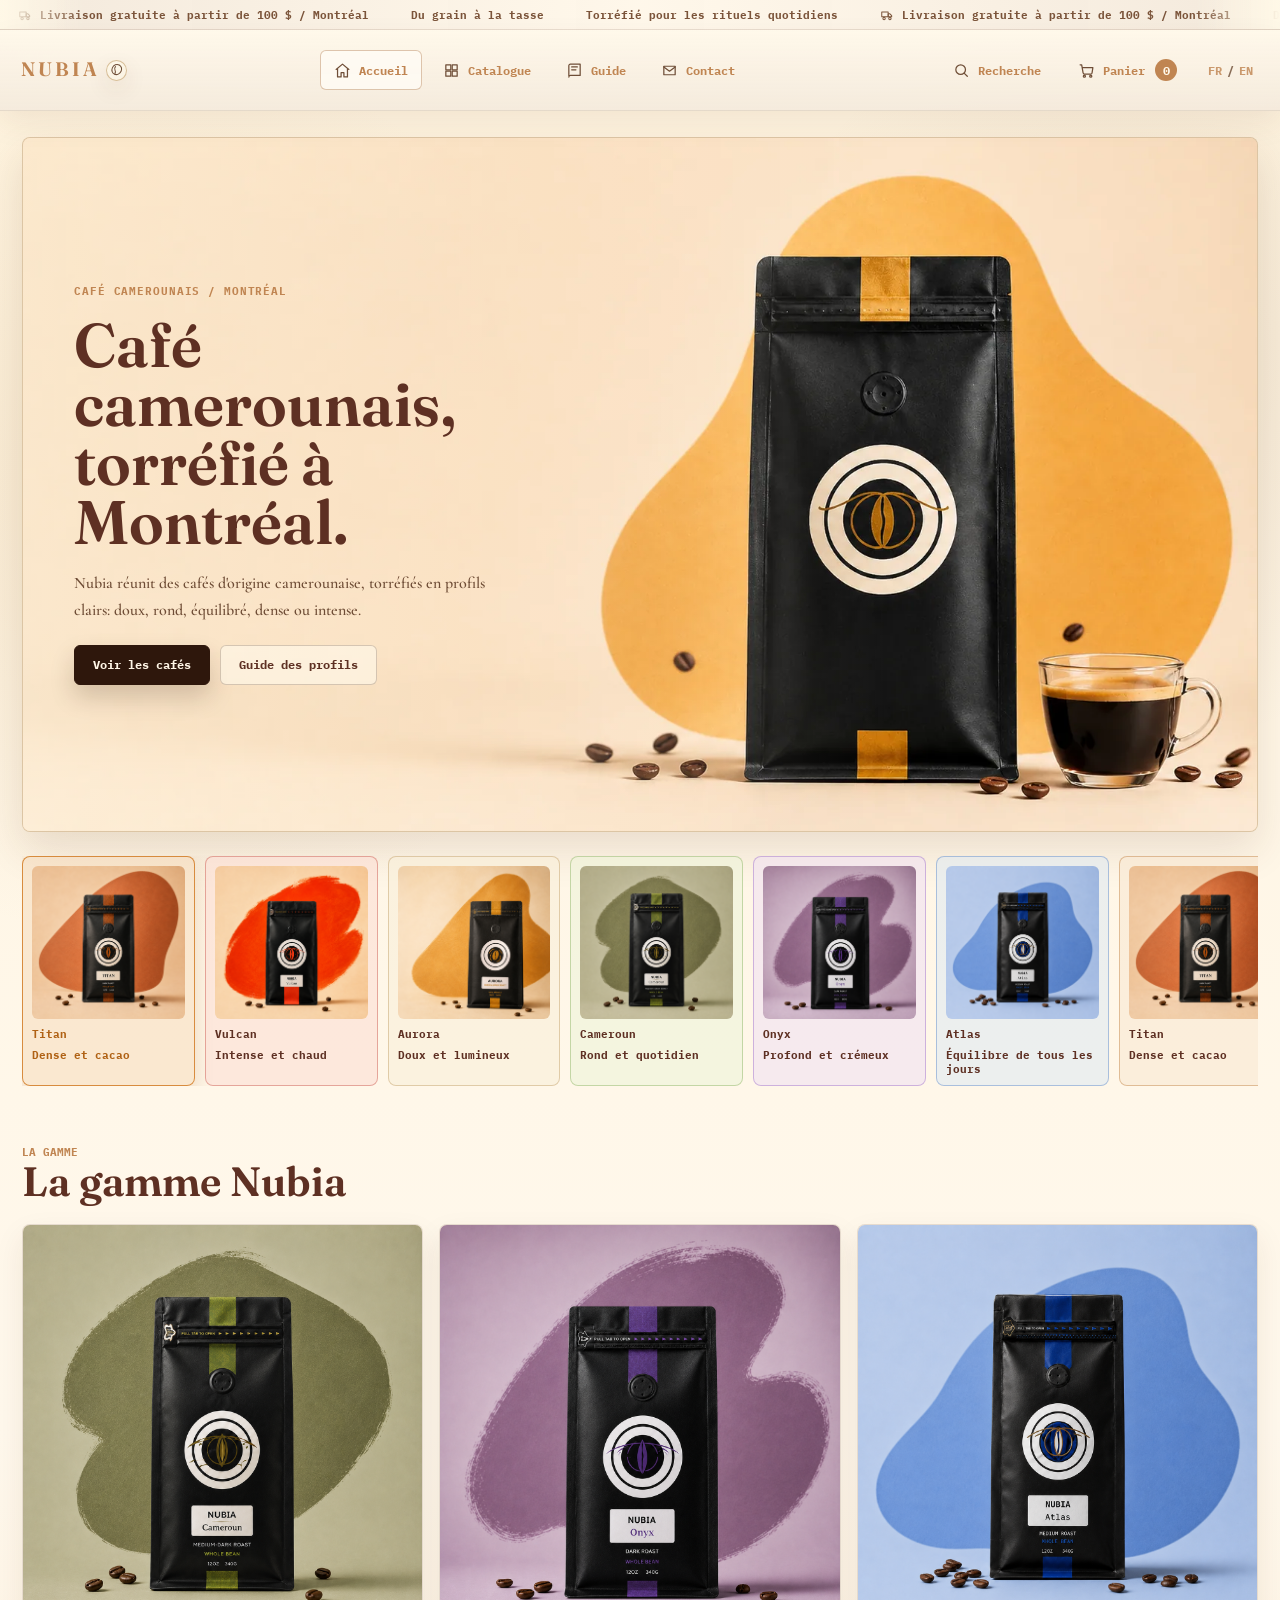
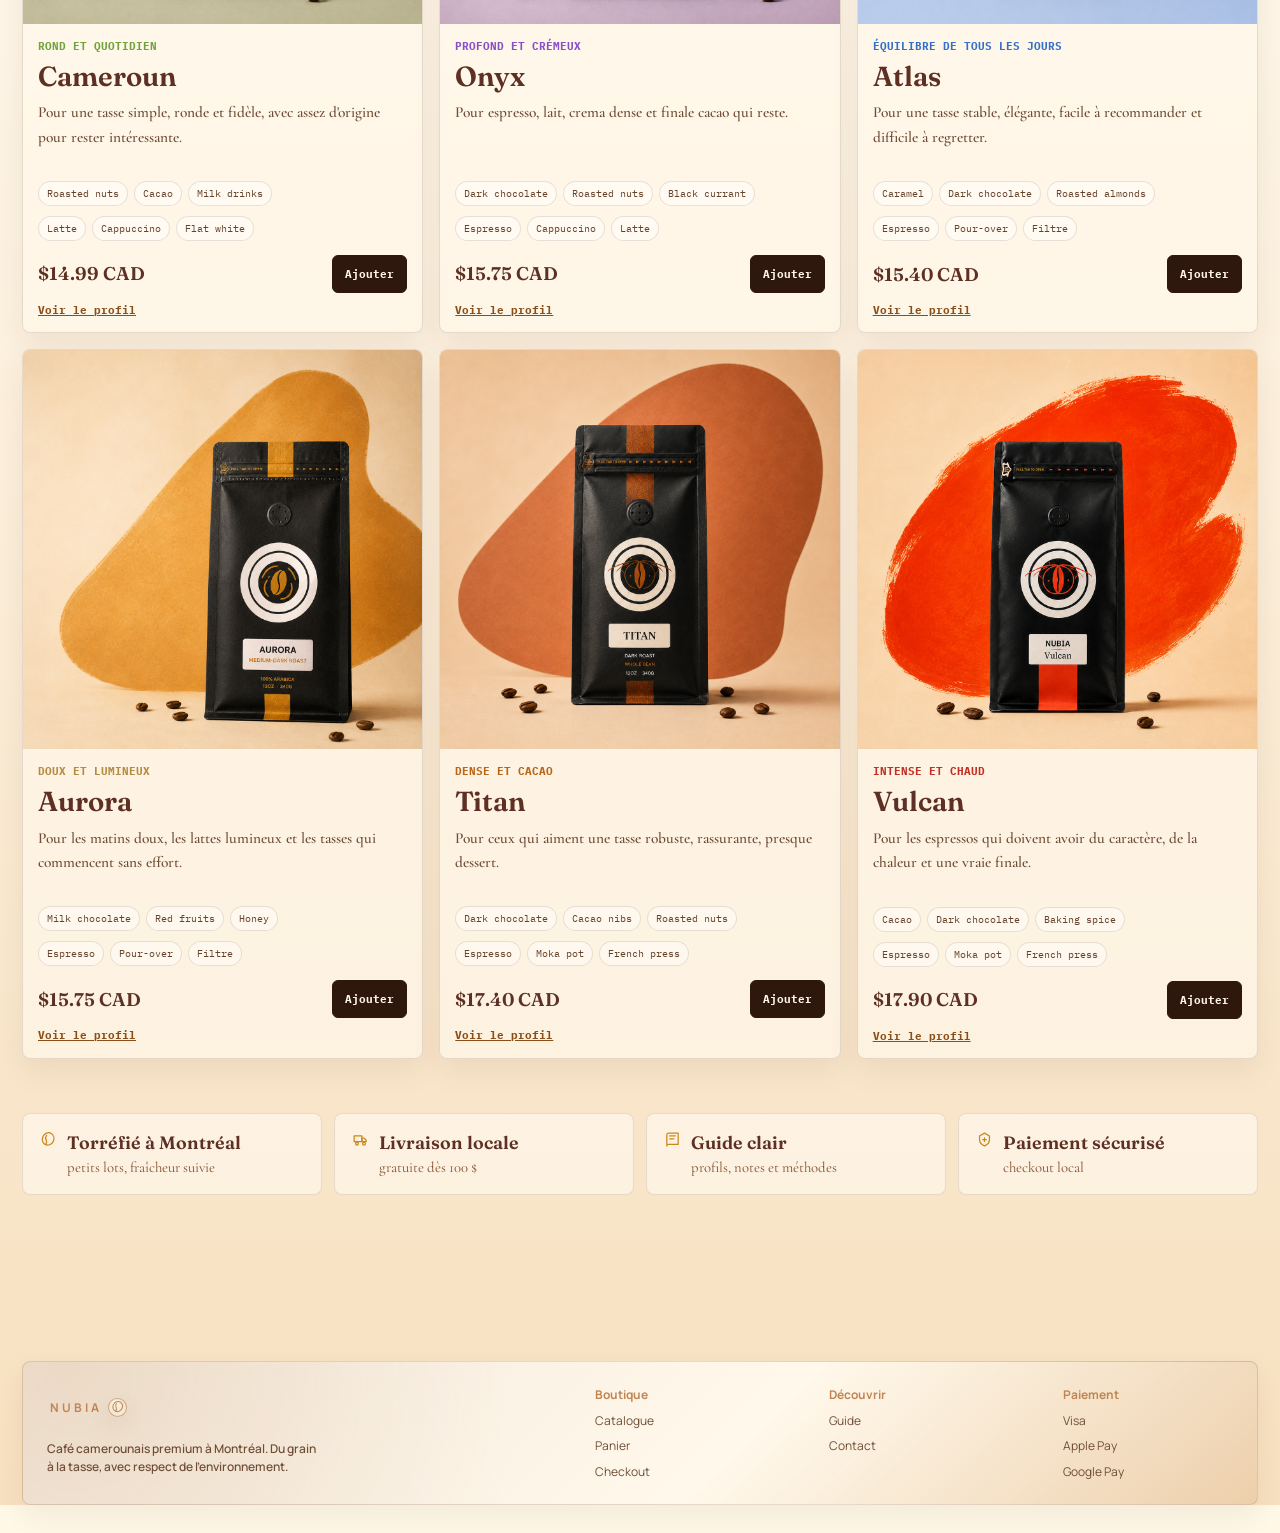
==== commit e4faaf5f: "Update environmental footer copy" ====
--- a/index.html
+++ b/index.html
@@ -249,7 +249,7 @@
       <p class="bulk-note" data-bulk-note></p>
     </div>
   </section><footer class="site-footer da-footer">
-    <div><a class="brand" href="./index.html" aria-label="Nubia accueil"><span class="brand-word" aria-hidden="true"><span>N</span><span>U</span><span>B</span><span>I</span><span>A</span></span><span class="brand-bean" aria-hidden="true"><svg class="nav-icon" viewBox="0 0 24 24" aria-hidden="true" focusable="false"><path d="M15.8 3.5c3.4 2.2 4.9 6.7 3.2 10.7-1.9 4.5-7 6.9-11.2 5.1-4.1-1.7-5.7-6.9-3.6-11.4 2-4.4 7.4-7.1 11.6-4.4Z" /><path d="M8.3 18.7c1.3-2.4 1.4-4.4.2-6.5-1.1-2-.8-4 .9-6.1" /></svg></span></a><p><span data-i18n="da-footer-copy" data-fr="Café camerounais premium à Montréal. Du grain à la tasse, avec respect." data-en="Premium Cameroonian coffee in Montreal. From the farm to the cup, with respect.">Café camerounais premium à Montréal. Du grain à la tasse, avec respect.</span></p></div>
+    <div><a class="brand" href="./index.html" aria-label="Nubia accueil"><span class="brand-word" aria-hidden="true"><span>N</span><span>U</span><span>B</span><span>I</span><span>A</span></span><span class="brand-bean" aria-hidden="true"><svg class="nav-icon" viewBox="0 0 24 24" aria-hidden="true" focusable="false"><path d="M15.8 3.5c3.4 2.2 4.9 6.7 3.2 10.7-1.9 4.5-7 6.9-11.2 5.1-4.1-1.7-5.7-6.9-3.6-11.4 2-4.4 7.4-7.1 11.6-4.4Z" /><path d="M8.3 18.7c1.3-2.4 1.4-4.4.2-6.5-1.1-2-.8-4 .9-6.1" /></svg></span></a><p><span data-i18n="da-footer-copy" data-fr="Café camerounais premium à Montréal. Du grain à la tasse, avec respect de l'environnement." data-en="Premium Cameroonian coffee in Montreal. From the farm to the cup, with respect for the environment.">Café camerounais premium à Montréal. Du grain à la tasse, avec respect de l'environnement.</span></p></div>
     <nav><strong><span data-i18n="footer-shop-title" data-fr="Boutique" data-en="Shop">Boutique</span></strong><a href="./collections/all/index.html"><span data-i18n="footer-catalogue" data-fr="Catalogue" data-en="Catalog">Catalogue</span></a><a href="./cart/index.html"><span data-i18n="footer-cart" data-fr="Panier" data-en="Cart">Panier</span></a><a href="./checkout/index.html">Checkout</a></nav>
     <nav><strong><span data-i18n="footer-discover-title" data-fr="Découvrir" data-en="Discover">Découvrir</span></strong><a href="./pages/apprendre/index.html">Guide</a><a href="./pages/contact/index.html">Contact</a></nav>
     <nav><strong><span data-i18n="footer-payment-title" data-fr="Paiement" data-en="Payment">Paiement</span></strong><span>Visa</span><span>Apple Pay</span><span>Google Pay</span></nav>
--- a/src/nubia-da.css
+++ b/src/nubia-da.css
@@ -5649,13 +5649,14 @@
 
   body.page-store .da-pdp .product-gallery.da-gallery .gallery-stage {
     display: block !important;
-    width: 100% !important;
-    margin: 0 !important;
+    position: relative !important;
+    width: calc(100% + 2px) !important;
+    margin: -1px -1px 0 !important;
     overflow: hidden !important;
-    border-radius: 7px 7px 0 0 !important;
+    border-radius: 8px 8px 0 0 !important;
     background: transparent !important;
     line-height: 0 !important;
-    clip-path: inset(0 round 7px 7px 0 0) !important;
+    clip-path: none !important;
     -webkit-mask-image: -webkit-radial-gradient(white, black);
   }
 
@@ -5666,13 +5667,18 @@
 
   body.page-store .da-pdp .product-gallery.da-gallery .gallery-stage img {
     position: absolute !important;
-    inset: 0 !important;
-    width: 100% !important;
+    top: -22px !important;
+    right: -22px !important;
+    bottom: -22px !important;
+    left: -22px !important;
+    width: calc(100% + 44px) !important;
+    min-width: calc(100% + 44px) !important;
     max-width: none !important;
-    height: 100% !important;
+    height: calc(100% + 44px) !important;
     margin: 0 !important;
     object-fit: cover !important;
-    object-position: center !important;
+    object-position: center 60% !important;
+    transform: translateZ(0) !important;
   }
 
   body.page-store .da-pdp .gallery-thumbs {
@@ -5747,8 +5753,14 @@
 
 body[data-product-slug="aurora"] .da-pdp .gallery-stage img[src$="aurora-02.png"] {
   transform: scale(1.28) !important;
+  object-position: center 52% !important;
 }
 
 body[data-product-slug="aurora"] .da-pdp .gallery-thumbs img[src$="aurora-02.png"] {
   transform: scale(1.28) !important;
 }
+
+body.page-store[data-product-slug="aurora"] .da-pdp .product-gallery.da-gallery .gallery-stage img[src$="aurora-02.png"] {
+  transform: translateZ(0) scale(1.34) !important;
+  object-position: center 52% !important;
+}
